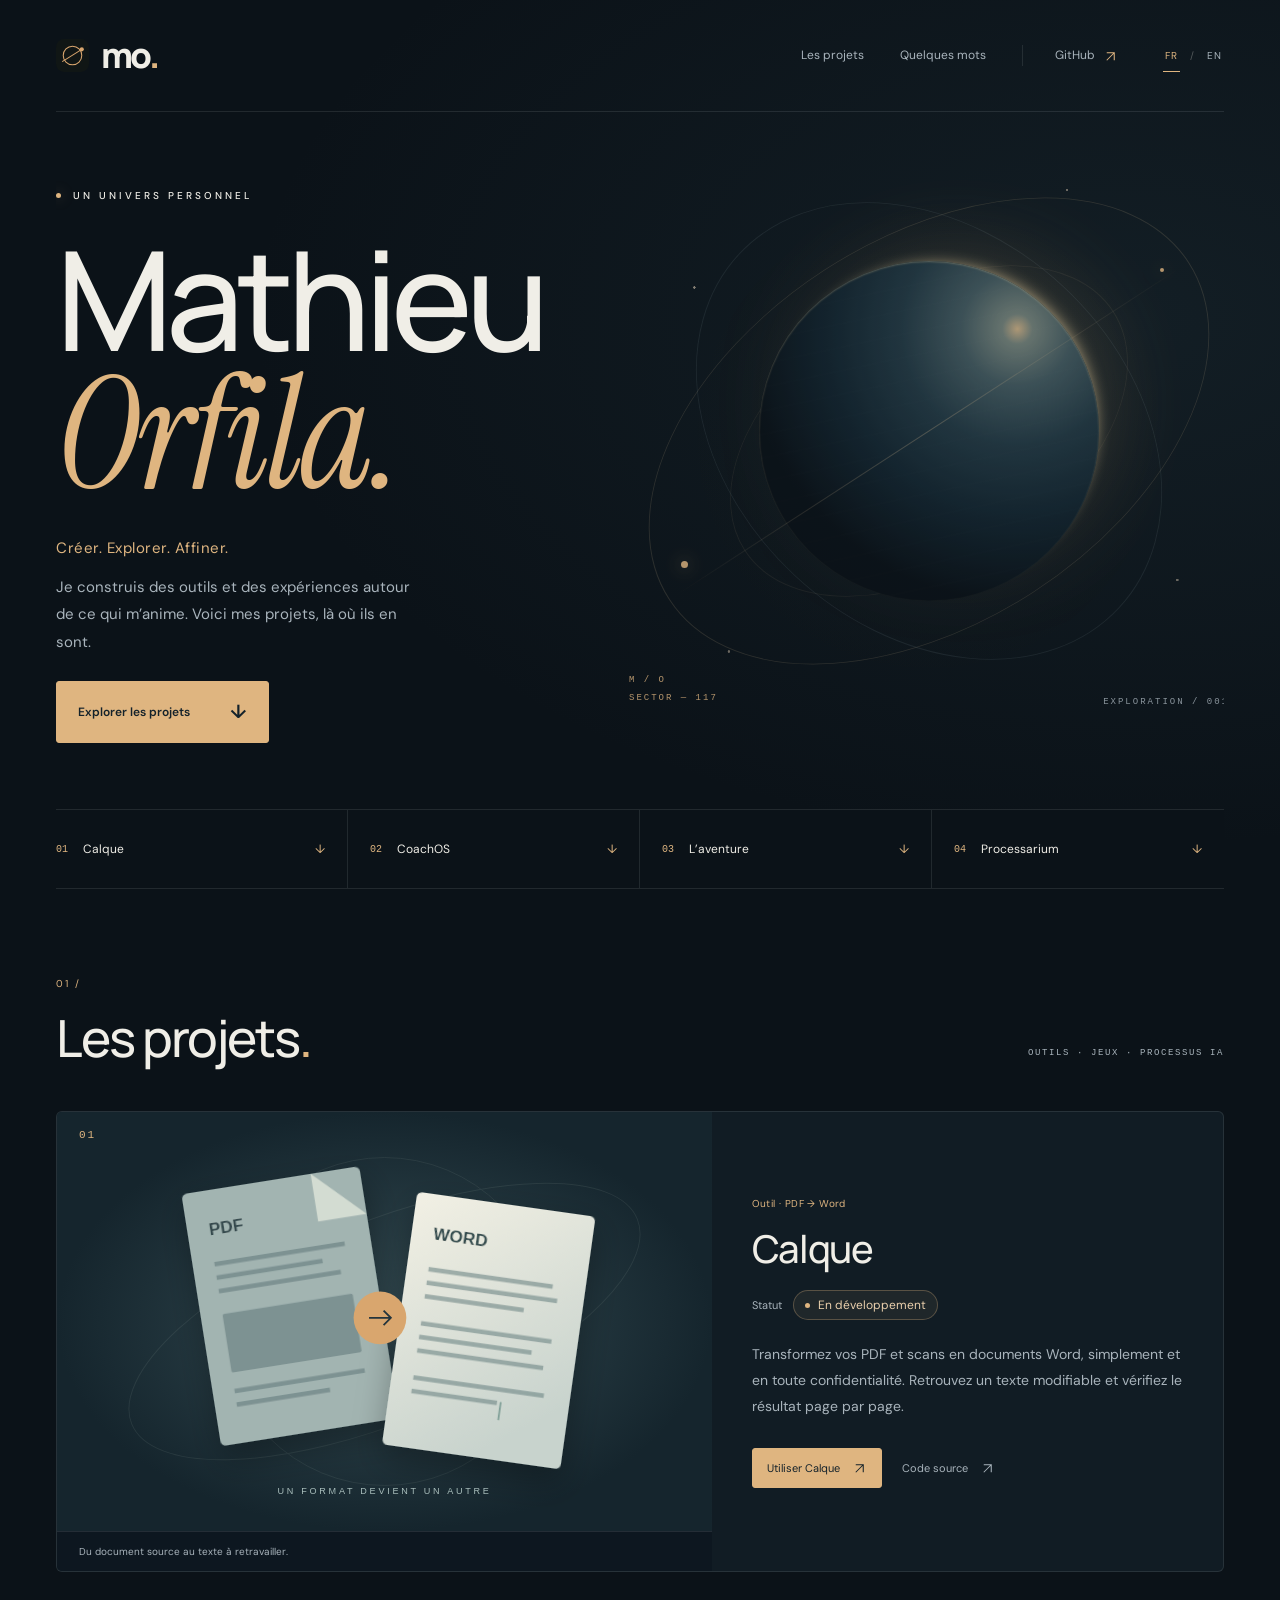
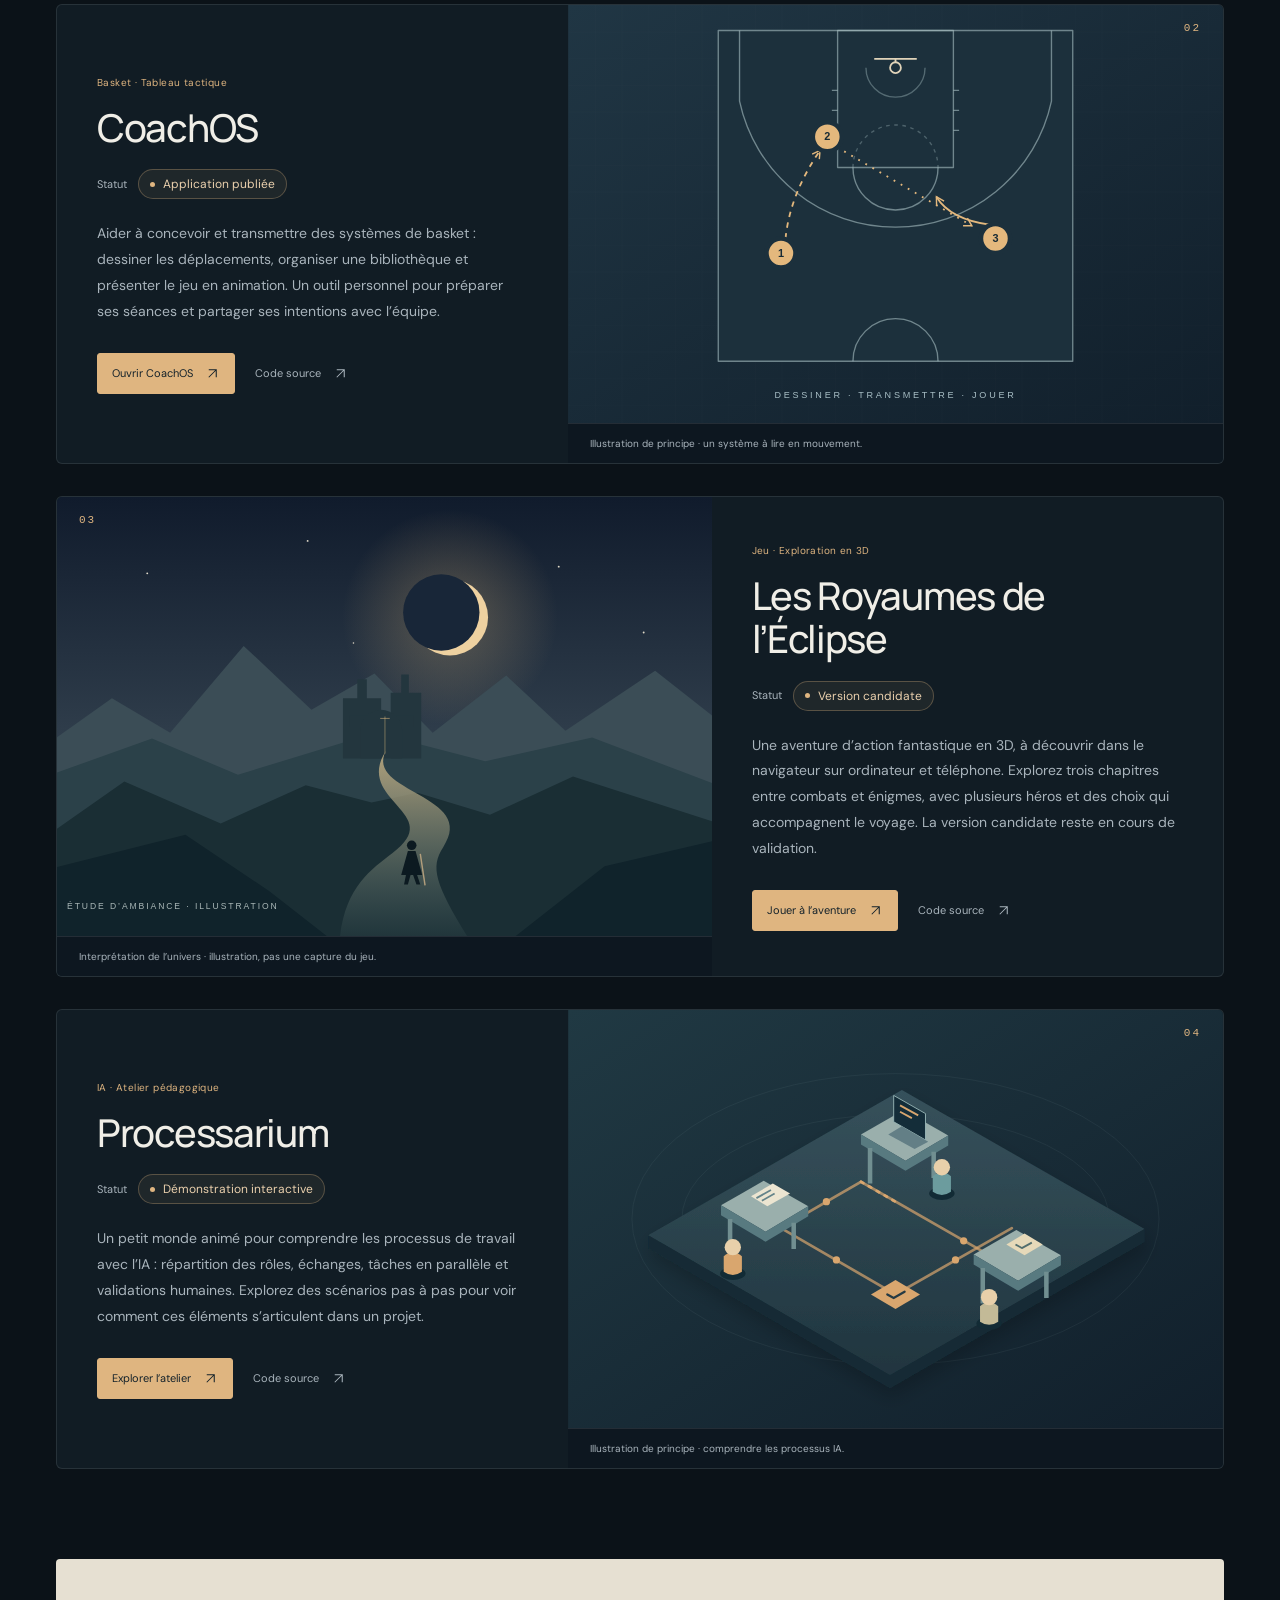
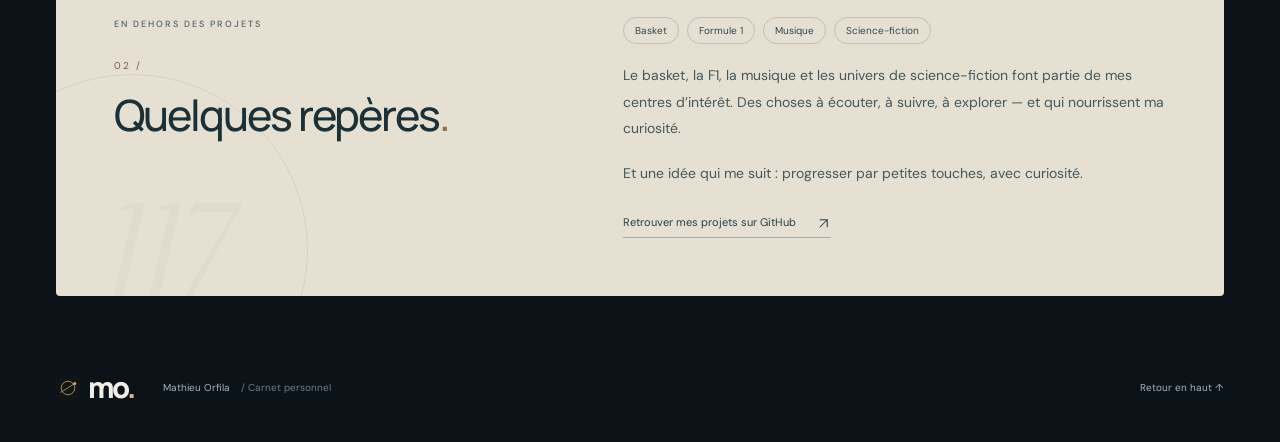
==== docs/index.html @ e2f17652 "Make every project status explicit and redesign personal landing with alternating project panels" ====
<!doctype html>
<html lang="fr">
<head>
<meta charset="utf-8"><meta name="viewport" content="width=device-width, initial-scale=1">
<meta name="description" content="Les projets de Mathieu Orfila : des outils, du basket et des mondes à explorer.">
<meta name="theme-color" content="#0d141b"><meta name="referrer" content="strict-origin-when-cross-origin">
<title>Mathieu Orfila — Des idées en mouvement</title>
<link rel="alternate" hreflang="fr" href="https://mativ117.github.io/mativ117/">
<link rel="alternate" hreflang="en" href="https://mativ117.github.io/mativ117/en/">
<link rel="alternate" hreflang="x-default" href="https://mativ117.github.io/mativ117/">
<link rel="canonical" href="https://mativ117.github.io/mativ117/">
<link rel="icon" href="./favicon.svg" type="image/svg+xml"><link rel="stylesheet" href="./style.css?v=identity-3">

</head>
<body>
<a class="skip" href="#contenu">Aller au contenu</a>
<header class="wrap header"><a class="brand" href="./" aria-label="Mathieu Orfila, accueil"><img class="brand-mark" src="./favicon.svg" alt="" width="30" height="30">mo<span>.</span></a><nav aria-label="Navigation principale"><a href="#projets">Les projets</a><a href="#apropos">Quelques mots</a><a class="github" href="https://github.com/mativ117">GitHub <span aria-hidden="true"><svg class="external-icon" viewBox="0 0 20 20" width="15" height="15" fill="none" aria-hidden="true"><path d="M5 15 15 5M5 5h10v10" stroke="currentColor" stroke-width="1.4"/></svg></span></a></nav><div class="language-switch" role="group" aria-label="Langue du site"><a href="./" lang="fr" hreflang="fr" aria-current="page" aria-label="Français">FR</a><span aria-hidden="true">/</span><a href="./en/" lang="en" hreflang="en" aria-label="English">EN</a></div></header>
<main id="contenu">
<section class="hero wrap" aria-labelledby="titre">
  <div class="hero-copy"><p class="eyebrow"><span class="dot"></span> UN UNIVERS PERSONNEL</p><h1 id="titre">Mathieu<br><em>Orfila.</em></h1><p class="hero-motto">Créer. Explorer. Affiner.</p><p class="intro">Je construis des outils et des expériences autour de ce qui m’anime. Voici mes projets, là où ils en sont.</p><a class="button" href="#projets">Explorer les projets <span aria-hidden="true">↓</span></a></div>
  <div class="universe" aria-hidden="true"><div class="star-field"></div><div class="orbital-ring ring-outer"></div><div class="orbital-ring ring-middle"></div><div class="orbital-ring ring-inner"></div><div class="celestial-body"></div><div class="orbital-axis"></div><span class="satellite satellite-one"></span><span class="satellite satellite-two"></span><span class="coordinate">M / O<br>SECTOR — 117</span><span class="orbital-label">TOUJOURS EN MOUVEMENT</span><span class="universe-label">EXPLORATION / 001</span></div>
  <nav class="project-index" aria-label="Accéder à un projet"><a href="#calque"><span class="index-number">01</span><span>Calque</span><span class="index-arrow" aria-hidden="true">↓</span></a><a href="#coachos"><span class="index-number">02</span><span>CoachOS</span><span class="index-arrow" aria-hidden="true">↓</span></a><a href="#eclipse"><span class="index-number">03</span><span>L’aventure</span><span class="index-arrow" aria-hidden="true">↓</span></a><a href="#processarium"><span class="index-number">04</span><span>Processarium</span><span class="index-arrow" aria-hidden="true">↓</span></a></nav>
</section>
<section id="projets" class="projects wrap" aria-labelledby="projects-title">
<div class="section-heading"><h2 id="projects-title"><span class="section-index" aria-hidden="true">01 /</span>Les projets<span>.</span></h2><span class="folio">OUTILS · JEUX · PROCESSUS IA</span></div>
<!-- PROJECTS_START -->
<article class="project" id="calque"><div class="project-frame"><span class="project-number" aria-hidden="true">01</span><span class="frame-label" aria-hidden="true">M / O — PROJET</span></div>
<figure class="project-visual"><a class="project-preview" href="https://mativ117.github.io/calque/" aria-label="Utiliser Calque"><img src="./assets/calque.svg" alt="Illustration : une page PDF devient un document Word, reliée par une flèche." width="720" height="460" loading="lazy"></a><figcaption>Du document source au texte à retravailler.</figcaption></figure>
<div class="project-copy"><div class="project-meta"><span>Outil · PDF → Word</span></div><h3>Calque</h3><div class="status-row"><span class="status-label">Statut</span><span class="status">En développement</span></div><p class="description">Transformez vos PDF et scans en documents Word, simplement et en toute confidentialité. Retrouvez un texte modifiable et vérifiez le résultat page par page.</p><div class="project-links"><a class="project-primary" href="https://mativ117.github.io/calque/">Utiliser Calque <span aria-hidden="true"><svg class="external-icon" viewBox="0 0 20 20" width="15" height="15" fill="none" aria-hidden="true"><path d="M5 15 15 5M5 5h10v10" stroke="currentColor" stroke-width="1.4"/></svg></span></a><a href="https://github.com/mativ117/calque">Code source <span aria-hidden="true"><svg class="external-icon" viewBox="0 0 20 20" width="15" height="15" fill="none" aria-hidden="true"><path d="M5 15 15 5M5 5h10v10" stroke="currentColor" stroke-width="1.4"/></svg></span></a></div></div>
</article>
<article class="project" id="coachos"><div class="project-frame"><span class="project-number" aria-hidden="true">02</span><span class="frame-label" aria-hidden="true">M / O — PROJET</span></div>
<figure class="project-visual"><a class="project-preview" href="https://mativ117.github.io/coachOS-dashboard/" aria-label="Ouvrir CoachOS"><img src="./assets/coachos.svg" alt="Schéma illustratif sur un demi-terrain de basket : panier centré, raquette, ligne à trois points et trois joueurs numérotés." width="720" height="460" loading="lazy"></a><figcaption>Illustration de principe · un système à lire en mouvement.</figcaption></figure>
<div class="project-copy"><div class="project-meta"><span>Basket · Tableau tactique</span></div><h3>CoachOS</h3><div class="status-row"><span class="status-label">Statut</span><span class="status">Application publiée</span></div><p class="description">Aider à concevoir et transmettre des systèmes de basket : dessiner les déplacements, organiser une bibliothèque et présenter le jeu en animation. Un outil personnel pour préparer ses séances et partager ses intentions avec l’équipe.</p><div class="project-links"><a class="project-primary" href="https://mativ117.github.io/coachOS-dashboard/">Ouvrir CoachOS <span aria-hidden="true"><svg class="external-icon" viewBox="0 0 20 20" width="15" height="15" fill="none" aria-hidden="true"><path d="M5 15 15 5M5 5h10v10" stroke="currentColor" stroke-width="1.4"/></svg></span></a><a href="https://github.com/mativ117/coachOS-dashboard">Code source <span aria-hidden="true"><svg class="external-icon" viewBox="0 0 20 20" width="15" height="15" fill="none" aria-hidden="true"><path d="M5 15 15 5M5 5h10v10" stroke="currentColor" stroke-width="1.4"/></svg></span></a></div></div>
</article>
<article class="project" id="eclipse"><div class="project-frame"><span class="project-number" aria-hidden="true">03</span><span class="frame-label" aria-hidden="true">M / O — PROJET</span></div>
<figure class="project-visual"><a class="project-preview" href="https://mativ117.github.io/royaumes-eclipse/" aria-label="Jouer à l’aventure"><img src="./assets/eclipse.svg" alt="Illustration d’ambiance : un voyageur suit un sentier vers une porte ancienne, sous une éclipse." width="720" height="460" loading="lazy"></a><figcaption>Interprétation de l’univers · illustration, pas une capture du jeu.</figcaption></figure>
<div class="project-copy"><div class="project-meta"><span>Jeu · Exploration en 3D</span></div><h3>Les Royaumes de l’Éclipse</h3><div class="status-row"><span class="status-label">Statut</span><span class="status">Version candidate</span></div><p class="description">Une aventure d’action fantastique en 3D, à découvrir dans le navigateur sur ordinateur et téléphone. Explorez trois chapitres entre combats et énigmes, avec plusieurs héros et des choix qui accompagnent le voyage. La version candidate reste en cours de validation.</p><div class="project-links"><a class="project-primary" href="https://mativ117.github.io/royaumes-eclipse/">Jouer à l’aventure <span aria-hidden="true"><svg class="external-icon" viewBox="0 0 20 20" width="15" height="15" fill="none" aria-hidden="true"><path d="M5 15 15 5M5 5h10v10" stroke="currentColor" stroke-width="1.4"/></svg></span></a><a href="https://github.com/mativ117/royaumes-eclipse">Code source <span aria-hidden="true"><svg class="external-icon" viewBox="0 0 20 20" width="15" height="15" fill="none" aria-hidden="true"><path d="M5 15 15 5M5 5h10v10" stroke="currentColor" stroke-width="1.4"/></svg></span></a></div></div>
</article>
<article class="project" id="processarium"><div class="project-frame"><span class="project-number" aria-hidden="true">04</span><span class="frame-label" aria-hidden="true">M / O — PROJET</span></div>
<figure class="project-visual"><a class="project-preview" href="https://mativ117.github.io/processarium_ia/" aria-label="Explorer l’atelier"><img src="./assets/processarium.svg" alt="Illustration d’un atelier miniature : trois postes reliés par des chemins, avec leurs personnages et un point de validation." width="720" height="460" loading="lazy"></a><figcaption>Illustration de principe · comprendre les processus IA.</figcaption></figure>
<div class="project-copy"><div class="project-meta"><span>IA · Atelier pédagogique</span></div><h3>Processarium</h3><div class="status-row"><span class="status-label">Statut</span><span class="status">Démonstration interactive</span></div><p class="description">Un petit monde animé pour comprendre les processus de travail avec l’IA : répartition des rôles, échanges, tâches en parallèle et validations humaines. Explorez des scénarios pas à pas pour voir comment ces éléments s’articulent dans un projet.</p><div class="project-links"><a class="project-primary" href="https://mativ117.github.io/processarium_ia/">Explorer l’atelier <span aria-hidden="true"><svg class="external-icon" viewBox="0 0 20 20" width="15" height="15" fill="none" aria-hidden="true"><path d="M5 15 15 5M5 5h10v10" stroke="currentColor" stroke-width="1.4"/></svg></span></a><a href="https://github.com/mativ117/processarium_ia">Code source <span aria-hidden="true"><svg class="external-icon" viewBox="0 0 20 20" width="15" height="15" fill="none" aria-hidden="true"><path d="M5 15 15 5M5 5h10v10" stroke="currentColor" stroke-width="1.4"/></svg></span></a></div></div>
</article>
<!-- PROJECTS_END -->
</section>
<section id="apropos" class="about wrap" aria-labelledby="about-title"><div><p class="eyebrow">EN DEHORS DES PROJETS</p><h2 id="about-title"><span class="section-index" aria-hidden="true">02 /</span>Quelques repères<span>.</span></h2></div><div class="about-copy"><div class="interests" aria-label="Centres d’intérêt"><span>Basket</span><span>Formule 1</span><span>Musique</span><span>Science-fiction</span></div><p>Le basket, la F1, la musique et les univers de science-fiction font partie de mes centres d’intérêt. Des choses à écouter, à suivre, à explorer — et qui nourrissent ma curiosité.</p><p>Et une idée qui me suit : progresser par petites touches, avec curiosité.</p><a class="about-link" href="https://github.com/mativ117">Retrouver mes projets sur GitHub <span aria-hidden="true"><svg class="external-icon" viewBox="0 0 20 20" width="15" height="15" fill="none" aria-hidden="true"><path d="M5 15 15 5M5 5h10v10" stroke="currentColor" stroke-width="1.4"/></svg></span></a></div></section>
</main><footer class="wrap footer"><a href="./" class="brand" aria-label="Retour à l’accueil"><img class="brand-mark" src="./favicon.svg" alt="" width="30" height="30">mo<span>.</span></a><span>Mathieu Orfila <span class="muted">/ Carnet personnel</span></span><a href="#contenu">Retour en haut ↑</a></footer>
</body></html>
---- docs/style.css ----
@import url('https://fonts.googleapis.com/css2?family=DM+Sans:wght@400;500;600;700&family=Manrope:wght@400;500;600;700;800&family=Instrument+Serif:ital@0;1&display=swap');
:root{--bg:#0b1218;--ink:#f0eee7;--muted:#a9b4bc;--amber:#dfb580;--line:#d7e4e51c;--sans:'DM Sans',sans-serif;--display:'Manrope',sans-serif;--serif:'Instrument Serif',Georgia,serif;color-scheme:dark}*{box-sizing:border-box}html{scroll-behavior:smooth;scroll-padding-top:35px}body{margin:0;background:var(--bg);color:var(--ink);font:16px/1.7 var(--sans);overflow-x:clip}body:before{content:'';position:absolute;inset:0 0 auto;height:1000px;background:radial-gradient(ellipse at 88% 32%,#34525d30,transparent 55%);pointer-events:none}a{color:inherit;text-decoration:none}a:focus-visible{outline:2px solid var(--amber);outline-offset:6px}::selection{background:var(--amber);color:var(--bg)}.wrap{width:min(1280px,calc(100% - 112px));margin-inline:auto}.header{height:112px;display:flex;align-items:center;gap:45px;position:relative;z-index:2;border-bottom:1px solid var(--line)}.brand{display:inline-flex;align-items:center;font:800 35px/1 var(--display);letter-spacing:-3px}.brand>span{color:var(--amber)}.brand-mark{width:33px;height:33px;margin-right:12px}.header nav{display:flex;align-items:center;gap:36px;margin-left:auto;font-size:12px}.header nav a{color:var(--muted);transition:color .2s}.header nav a:hover{color:var(--ink)}.header .github{padding-left:32px;border-left:1px solid var(--line)}.github span{color:var(--amber);margin-left:5px}.language-switch{display:flex;align-items:center;gap:10px;font-size:10px;letter-spacing:1px}.language-switch>a{padding:7px 2px;color:var(--muted)}.language-switch>a[aria-current]{color:var(--amber);box-shadow:0 1px var(--amber)}.language-switch>span{opacity:.3}.hero{position:relative;isolation:isolate;min-height:760px;display:grid;grid-template-columns:1fr 1fr;align-items:center;border-bottom:1px solid var(--line)}.hero-copy{position:relative;z-index:2;padding:65px 0 110px;pointer-events:none}.hero-copy a{pointer-events:auto}.eyebrow{display:flex;align-items:center;gap:12px;font-size:10px;font-weight:500;letter-spacing:3px}.dot{width:5px;height:5px;flex-shrink:0;border-radius:50%;background:var(--amber);box-shadow:0 0 14px #dfb58077}.hero h1{font:500 clamp(74px,7.8vw,116px)/.99 var(--display);letter-spacing:-6px;margin:34px 0 27px}.hero h1 em{font:italic 1.15em/.9 var(--serif);letter-spacing:-3px;color:var(--amber);display:inline-block;margin-top:5px}.intro{color:var(--muted);font-size:15px;max-width:350px;line-height:1.85;margin:30px 0 0}.button{display:inline-flex;align-items:center;justify-content:space-between;gap:40px;background:var(--amber);color:#14222a;border:1px solid var(--amber);border-radius:3px;padding:14px 21px;font-size:12px;font-weight:600;margin-top:29px;transition:background .25s,transform .25s}.button span{font-size:19px}.button:hover{background:#efd0a5;transform:translateY(-2px)}.universe{position:absolute;z-index:0;right:-40px;top:35px;width:690px;height:650px;pointer-events:none}.star-field{position:absolute;inset:0;background:radial-gradient(circle at 16% 27%,#ead6bcaa 0 1px,transparent 1.5px),radial-gradient(circle at 70% 12%,#ead6bc88 0 1px,transparent 1.5px),radial-gradient(circle at 86% 72%,#ead6bc88 0 1px,transparent 1.5px),radial-gradient(circle at 21% 83%,#ead6bc88 0 1px,transparent 1.5px),radial-gradient(circle at 50% 50%,#d8b77c08,transparent 60%)}.celestial-body{position:absolute;left:50%;top:49%;width:340px;height:340px;transform:translate(-50%,-50%);border-radius:50%;background:radial-gradient(circle at 76% 20%,#d4b68a 0,#7a8880 4%,#475e64 15%,#253c47 31%,#142631 51%,#0b1218 73%);box-shadow:8px -8px 16px -13px #ffe3ac,29px -28px 110px -45px #e4b47765,inset 0 1px 2px #ffe3ac55}.celestial-body:after{content:'';position:absolute;inset:0;border-radius:50%;background:repeating-linear-gradient(168deg,transparent 0 8px,#ffffff02 9px 10px,transparent 11px 23px);opacity:.6}.orbital-ring{position:absolute;left:50%;top:49%;border:1px solid #d9bd9330;border-radius:50%;transform:translate(-50%,-50%) rotate(-33deg) scaleY(.62);width:620px;height:620px}.ring-middle{width:520px;height:520px;border-color:#a0b8c021;transform:translate(-50%,-50%) rotate(43deg) scaleY(.76)}.ring-inner{width:440px;height:440px;border-color:#d9bd9318;transform:translate(-50%,-50%) rotate(-33deg) scaleY(.62)}.orbital-axis{position:absolute;width:610px;height:1px;background:linear-gradient(90deg,transparent,#d9bd9355,transparent);top:49%;left:50%;transform:translate(-50%,-50%) rotate(-33deg)}.satellite{position:absolute;width:7px;height:7px;background:var(--amber);border-radius:50%;box-shadow:0 0 18px #dfb580aa}.satellite-one{left:14%;top:69%}.satellite-two{right:16%;top:24%;width:4px;height:4px}.coordinate{position:absolute;left:45px;bottom:30px;color:var(--amber);font:9px/2 monospace;letter-spacing:2px}.orbital-label{position:absolute;right:5px;top:170px;writing-mode:vertical-rl;color:#b4c2c37a;font-size:8px;letter-spacing:3px}.universe-label{position:absolute;right:45px;bottom:30px;font:9px monospace;letter-spacing:2px;color:var(--muted)}.hero-bottom{position:absolute;left:0;right:0;bottom:25px;display:flex;justify-content:space-between;font-size:10px;color:var(--muted)}.hero-bottom>a{font:9px monospace;letter-spacing:1.5px}.hero-bottom>a span{color:var(--amber);padding-left:25px}.projects{padding-top:100px;display:grid;grid-template-columns:1fr 1fr;gap:65px 35px}.section-heading{grid-column:1/-1;display:flex;justify-content:space-between;align-items:end;margin-bottom:-20px}.section-index{display:block;font:10px/1 var(--sans);letter-spacing:2px;color:var(--amber);margin-bottom:20px}h2{font:500 clamp(34px,4vw,52px)/1.12 var(--display);letter-spacing:-2px;margin:0}h2>span:not(.section-index){color:var(--amber)}.folio{font:9px monospace;letter-spacing:1.6px;color:var(--muted);padding-bottom:8px}.project{position:relative;min-width:0;display:flex;flex-direction:column;border:1px solid var(--line);border-radius:5px;background:linear-gradient(140deg,#17252e80,#101a2260);box-shadow:0 20px 50px -35px #000;transition:border-color .25s,transform .25s;scroll-margin-top:30px;overflow:hidden}.project:hover{border-color:#dfb58066;transform:translateY(-4px)}.project-frame{height:46px;display:flex;justify-content:space-between;align-items:center;padding:0 21px;border-bottom:1px solid var(--line);color:var(--muted);font:9px monospace;letter-spacing:2px}.project-number{color:var(--amber)}.frame-label{font-size:8px;opacity:.7}.project-visual{margin:0;position:relative}.project-visual img{width:100%;height:auto;aspect-ratio:720/460;display:block;object-fit:contain;background:#17252e}.project-visual figcaption{padding:10px 24px;font-size:9px;color:var(--muted);background:#0d1720;border-block:1px solid var(--line);line-height:1.5;min-height:35px}.project-copy{padding:26px 29px 30px;flex:1;display:flex;flex-direction:column}.project-meta{display:flex;justify-content:space-between;align-items:center;gap:10px;font-size:9px;color:var(--amber);letter-spacing:.4px}.status{color:var(--muted);display:flex;align-items:center;gap:6px;font-size:9px;white-space:nowrap;letter-spacing:0}.status:before{content:'';width:4px;height:4px;background:var(--amber);border-radius:50%;flex-shrink:0}h3{font:500 clamp(26px,2.4vw,35px)/1.15 var(--display);letter-spacing:-1.3px;margin:20px 0 0}.description{font-size:14px;color:var(--muted);line-height:1.85;margin:17px 0 27px}.project-links{display:flex;align-items:center;flex-wrap:wrap;gap:18px 23px;margin-top:auto;font-size:11px}.project-links>a{display:inline-flex;gap:12px;align-items:center;padding:9px 0;color:var(--muted);transition:color .2s}.project-links>a:hover{color:var(--ink)}.project-links .project-primary{background:#dfb58012;border:1px solid #dfb58055;border-radius:3px;color:var(--amber);padding:10px 14px}.project-links .project-primary:hover{background:var(--amber);color:#14222a}.project-links>a>span{font-size:16px}.about{margin-top:110px;margin-bottom:45px;position:relative;display:grid;grid-template-columns:1fr 1.25fr;gap:75px;background:#e6e0d2;color:#1c3038;padding:58px;border-radius:4px;overflow:hidden}.about:before{content:'';position:absolute;bottom:-130px;left:-100px;width:350px;height:350px;border:1px solid #20394218;border-radius:50%;pointer-events:none}.about .eyebrow{font-size:9px;letter-spacing:2px;margin:0 0 29px;color:#526168}.about .section-index{color:#796047}.about h2{font-size:43px}.about h2>span:not(.section-index){color:#947149}.about-copy{position:relative;font-size:14px;color:#45575d;line-height:1.9}.about-copy p{margin:18px 0}.interests{display:flex;flex-wrap:wrap;gap:8px}.interests>span{font-size:10px;border:1px solid #20394230;border-radius:20px;padding:3px 11px;color:#31464f}.about-link{font-size:11px;display:inline-block;border-bottom:1px solid #31464f55;color:#243f4a;padding-bottom:4px;margin-top:8px}.about-link span{padding-left:17px}.footer{display:flex;align-items:center;gap:30px;padding-block:32px 40px;font-size:10px;color:var(--muted)}.footer .brand{font-size:29px;color:var(--ink)}.footer .brand-mark{width:24px;height:24px;margin-right:8px}.footer>a:last-child{margin-left:auto}.muted{opacity:.65;margin-left:8px}.skip{position:fixed;top:-100px;left:20px;padding:12px;background:var(--ink);color:var(--bg);z-index:20}.skip:focus{top:15px}
@media(min-width:1550px){.hero{min-height:820px}.universe{right:-5px;top:65px}}@media(max-width:1100px){.wrap{width:calc(100% - 72px)}.universe{right:-50px;width:580px;height:600px;top:65px}.celestial-body{width:290px;height:290px}.ring-outer{width:520px;height:520px}.ring-middle{width:440px;height:440px}.ring-inner{width:380px;height:380px}.orbital-axis{width:520px}.hero{min-height:710px}.hero h1{font-size:92px}.project-copy{padding:23px}.project-meta{align-items:start;flex-direction:column;gap:6px}.about{padding:42px;gap:40px}.about h2{font-size:35px}.projects{gap:50px 25px}.header{gap:25px}.header nav{gap:25px}}
@media(max-width:760px){.wrap{width:calc(100% - 40px)}.header{height:95px;gap:20px}.header nav{gap:20px;font-size:11px}.header .github{display:none}.brand{font-size:30px}.brand-mark{width:27px;height:27px;margin-right:8px}.hero{min-height:700px;grid-template-columns:1fr;align-items:start}.hero-copy{padding:52px 0 150px}.hero h1{font-size:clamp(75px,12vw,100px);letter-spacing:-5px}.intro{font-size:14px;max-width:310px}.universe{width:460px;height:470px;right:-110px;top:220px;opacity:.6;z-index:-1;mask-image:linear-gradient(90deg,transparent,black 33%)}.celestial-body{width:240px;height:240px}.ring-outer{width:430px;height:430px}.ring-middle{width:365px;height:365px}.ring-inner{width:310px;height:310px}.orbital-axis{width:430px}.coordinate,.orbital-label,.universe-label{display:none}.hero-bottom{font-size:9px;bottom:22px}.hero-bottom>a{font-size:8px}.hero-bottom>a span{padding-left:10px}.projects{padding-top:65px;gap:35px 20px}.section-heading{margin-bottom:0;align-items:start;gap:20px;flex-direction:column}.section-heading h2{font-size:40px}.folio{font-size:8px}.project-copy{padding:22px}.project-visual figcaption{padding:9px 18px;font-size:9px}.project-meta{font-size:9px}.status{font-size:9px}h3{font-size:28px}.description{font-size:13px}.project-links{gap:8px 15px;font-size:10px}.project-links .project-primary{padding:9px 11px}.about{grid-template-columns:1fr;gap:30px;padding:32px;margin-top:65px;margin-bottom:15px}.about .eyebrow{margin-bottom:22px}.about h2{font-size:38px}.about-copy{font-size:14px}.footer{gap:18px;flex-wrap:wrap;padding-block:28px}.footer .muted{display:block;margin:0}.footer .brand-mark{display:none}}
@media(max-width:560px){.header{gap:17px}.header nav{gap:15px;font-size:10px}.language-switch{font-size:9px;gap:7px}.hero{min-height:690px}.hero h1{font-size:78px}.hero h1 em{font-size:1.12em}.hero-copy{padding-top:45px}.hero .eyebrow{font-size:9px;letter-spacing:2px}.intro{max-width:285px}.universe{right:-155px;top:265px;opacity:.47}.projects{grid-template-columns:1fr}.section-heading{gap:15px;margin-bottom:5px}.project-meta{flex-direction:row;align-items:center;flex-wrap:wrap;gap:8px}.project-copy{padding:25px}.description{font-size:14px}.project-links{font-size:11px;gap:15px}.project-visual figcaption{font-size:9px}.about{padding:28px 25px}.about h2{font-size:34px}.hero-bottom>span{max-width:145px}.hero-bottom>a{padding-top:3px}.project-frame{height:40px}.footer{font-size:9px}.footer .brand{font-size:26px}}
@media(prefers-reduced-motion:reduce){html{scroll-behavior:auto}*,*:before,*:after{transition:none!important;animation:none!important}}
/* Contain the decorative orbit within the hero on every viewport. */
.hero{overflow:hidden}
.external-icon{display:inline-block;vertical-align:middle;flex-shrink:0}.project-links>a>span{display:inline-flex;align-items:center}.about-link>span{display:inline-flex;vertical-align:middle}
/* Personal identity and large project presentations. */
.hero{min-height:740px;overflow:hidden;align-items:start}.hero-copy{padding:65px 0 145px}.hero h1{font-size:clamp(92px,10.8vw,155px);line-height:.9;letter-spacing:-7px;margin:32px 0 22px}.hero h1 em{font-size:1.13em;letter-spacing:-4px}.hero-motto{color:var(--amber);font-size:15px;letter-spacing:.5px;margin:30px 0 0}.intro{margin-top:12px;max-width:365px}.hero .button{margin-top:24px}.universe{top:0;right:-50px;opacity:.8}.hero .coordinate{bottom:55px}.hero .universe-label{bottom:55px}.project-index{position:absolute;bottom:0;left:0;right:0;z-index:3;display:grid;grid-template-columns:repeat(4,1fr);border-top:1px solid var(--line);background:#0b1218d9}.project-index a{display:flex;align-items:center;gap:15px;min-height:78px;font-size:12px;padding:15px 22px;border-right:1px solid var(--line);transition:background .2s}.project-index a:first-child{padding-left:0}.project-index a:last-child{border-right:0}.index-number{color:var(--amber);font:10px monospace}.index-arrow{margin-left:auto;color:var(--amber)}.project-index a:hover{background:#dfb5800b}.projects{display:block;padding-top:90px}.section-heading{margin-bottom:45px}.project{display:grid;grid-template-columns:1.28fr 1fr;position:relative;border:1px solid var(--line);border-radius:6px;overflow:hidden;background:#111c24;box-shadow:none;min-height:420px;margin-top:32px;transition:border-color .25s}.project:hover{transform:none;border-color:#dfb58055}.project-frame{position:absolute;left:22px;top:17px;height:auto;padding:0;border:0;z-index:2;pointer-events:none}.project-number{font:11px monospace;letter-spacing:2px;color:#dfb580}.frame-label{display:none}.project-visual{align-self:stretch;display:flex;flex-direction:column;min-width:0;background:#14242e}.project-preview{display:flex;flex:1;overflow:hidden}.project-preview img{width:100%;height:100%;min-height:350px;object-fit:cover;aspect-ratio:auto;transition:transform .5s}.project-preview:hover img,.project-preview:focus-visible img{transform:scale(1.025)}.project-visual figcaption{padding:10px 22px;min-height:40px;display:flex;align-items:center;font-size:10px;background:#0d1720;border-top:1px solid var(--line);border-bottom:0}.project-copy{padding:45px 40px;display:flex;flex-direction:column;justify-content:center}.project-meta{font-size:10px;color:var(--amber)}.project-copy h3{font-size:clamp(32px,3vw,43px);margin-top:15px;line-height:1.13}.status-row{display:flex;align-items:center;flex-wrap:wrap;gap:11px;margin-top:20px}.status-label{font-size:11px;color:var(--muted)}.status{display:inline-flex;align-items:center;gap:8px;white-space:normal;color:#ead0ad;background:#dfb58012;border:1px solid #dfb5804d;padding:5px 11px;border-radius:30px;font-size:12px;line-height:1.5}.status:before{width:5px;height:5px}.description{font-size:14px;margin:22px 0 28px;line-height:1.85}.project-links{margin-top:0;gap:15px 20px;font-size:11px}.project-links .project-primary{background:var(--amber);color:#14222a;border-color:var(--amber)}.project-links .project-primary:hover{background:#efd0a5}.project:nth-of-type(even){grid-template-columns:1fr 1.28fr}.project:nth-of-type(even) .project-visual{grid-column:2;grid-row:1}.project:nth-of-type(even) .project-copy{grid-column:1;grid-row:1}.project:nth-of-type(even) .project-frame{left:auto;right:22px}.about{margin-top:90px}.about:after{content:'117';position:absolute;left:50px;bottom:-35px;font:italic 145px/1 var(--serif);color:#20394208;pointer-events:none}
@media(max-width:1100px){.hero{min-height:735px}.hero h1{font-size:125px}.hero-copy{padding-top:50px}.project-copy{padding:35px 28px}.project-copy h3{font-size:34px}.project,.project:nth-of-type(even){grid-template-columns:1.1fr 1fr}.project-preview img{min-height:410px}.project-index a{padding:15px;font-size:11px;gap:10px}}
@media(max-width:760px){.hero{min-height:760px}.hero-copy{padding:50px 0 140px}.hero h1{font-size:115px}.hero-motto{font-size:14px}.hero .universe{top:200px;right:-100px;opacity:.5}.project-index{grid-template-columns:1fr 1fr}.project-index a{min-height:50px;padding:10px 12px;border-bottom:1px solid var(--line)}.project-index a:first-child{padding-left:12px}.project-index a:nth-child(2){border-right:0}.projects{padding-top:55px}.section-heading{margin-bottom:30px}.project,.project:nth-of-type(even){grid-template-columns:1fr;min-height:0;margin-top:28px}.project:nth-of-type(even) .project-visual,.project:nth-of-type(even) .project-copy{grid-column:auto;grid-row:auto}.project:nth-of-type(even) .project-frame{left:20px;right:auto}.project-preview img{height:auto;min-height:0;aspect-ratio:720/460;object-fit:contain}.project-copy{padding:30px}.project-copy h3{font-size:36px}.project-meta{flex-direction:row}.status-row{margin-top:17px}.status{font-size:12px}.description{font-size:14px}.about{margin-top:60px}.about:after{left:25px}.project-visual figcaption{font-size:10px}}
@media(max-width:560px){.hero{min-height:730px}.hero h1{font-size:101px;letter-spacing:-6px}.hero-copy{padding-top:45px;padding-bottom:140px}.hero .eyebrow{font-size:9px}.hero .universe{top:235px;right:-160px;opacity:.4}.hero-motto{margin-top:24px}.intro{max-width:285px}.project-index a{font-size:11px;gap:10px}.project-copy{padding:27px 24px}.project-copy h3{font-size:34px}.status-row{gap:9px}.status-label{font-size:11px}.project-visual figcaption{padding-inline:18px}.project-frame{left:18px;top:13px}.project:nth-of-type(even) .project-frame{left:18px}.project-links{gap:15px}.about h2{font-size:33px}}
@media(max-width:560px){.hero h1{font-size:clamp(76px,26vw,101px)}}
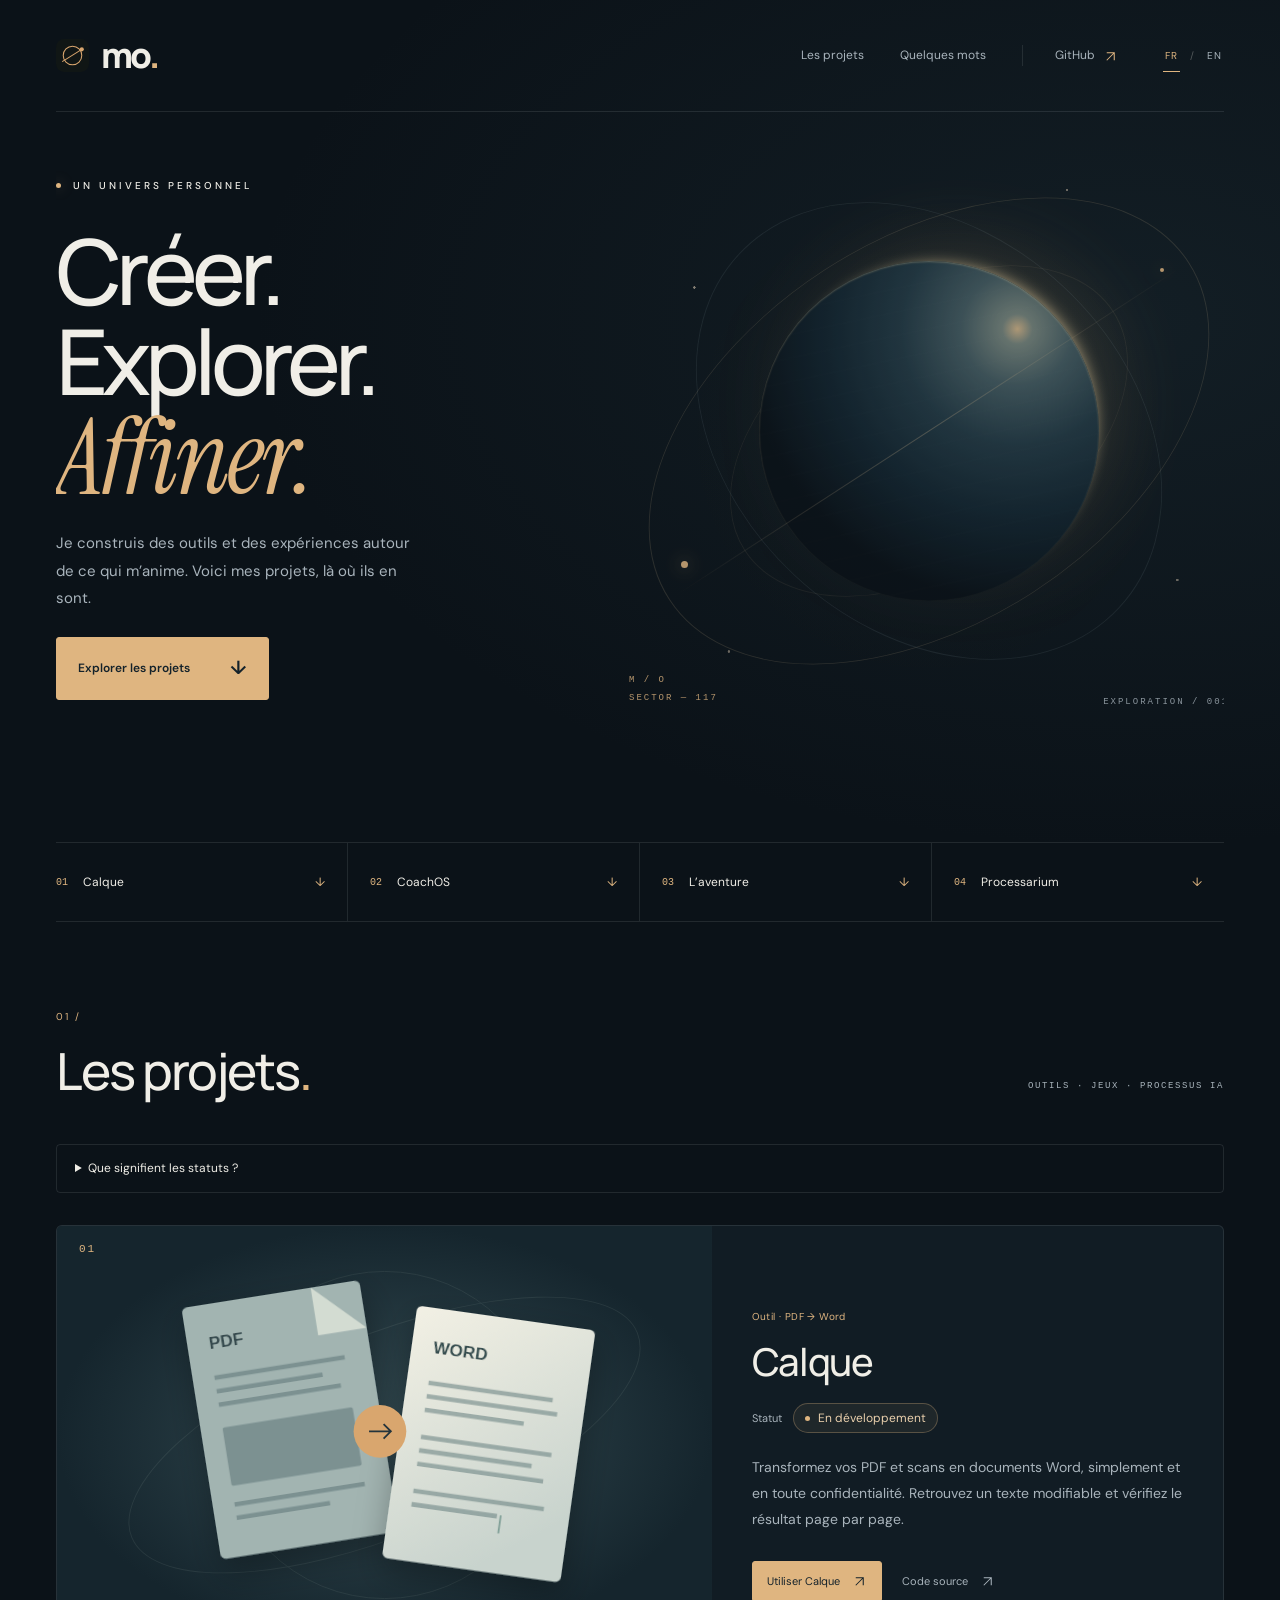
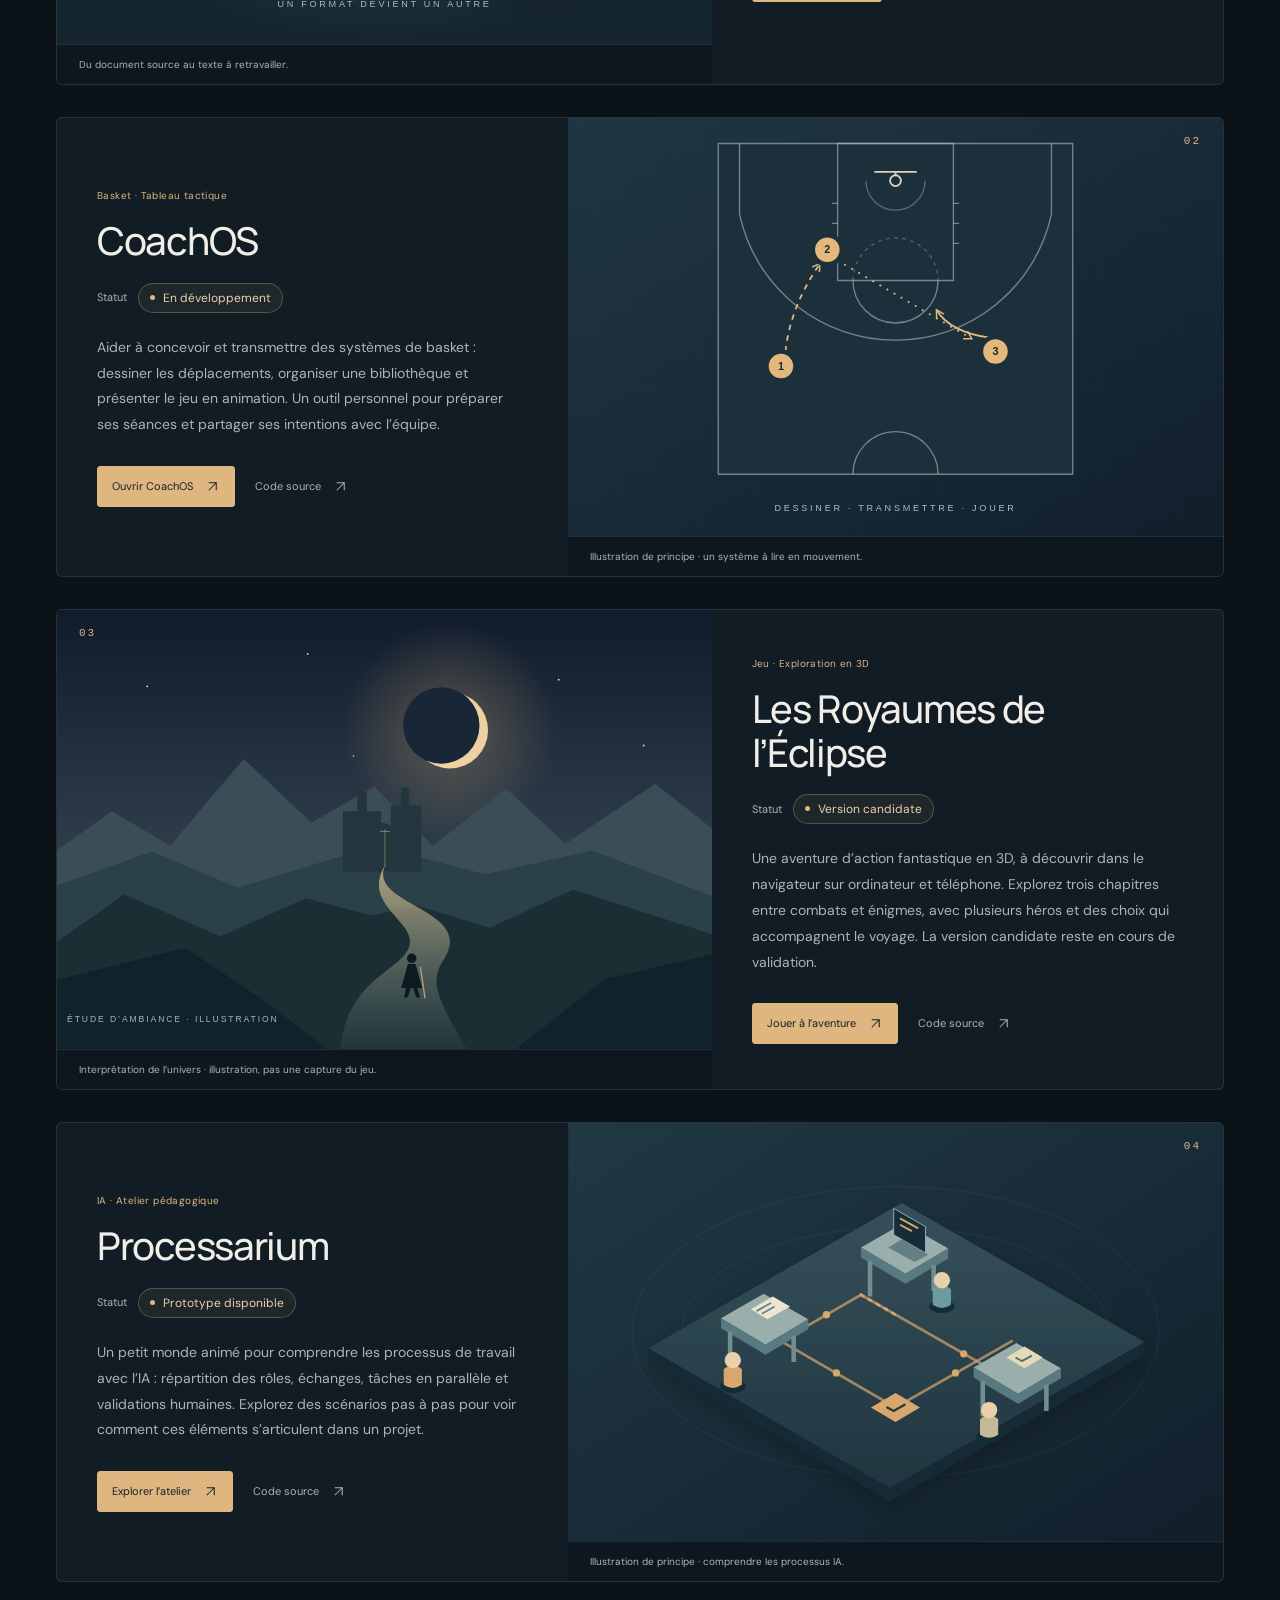
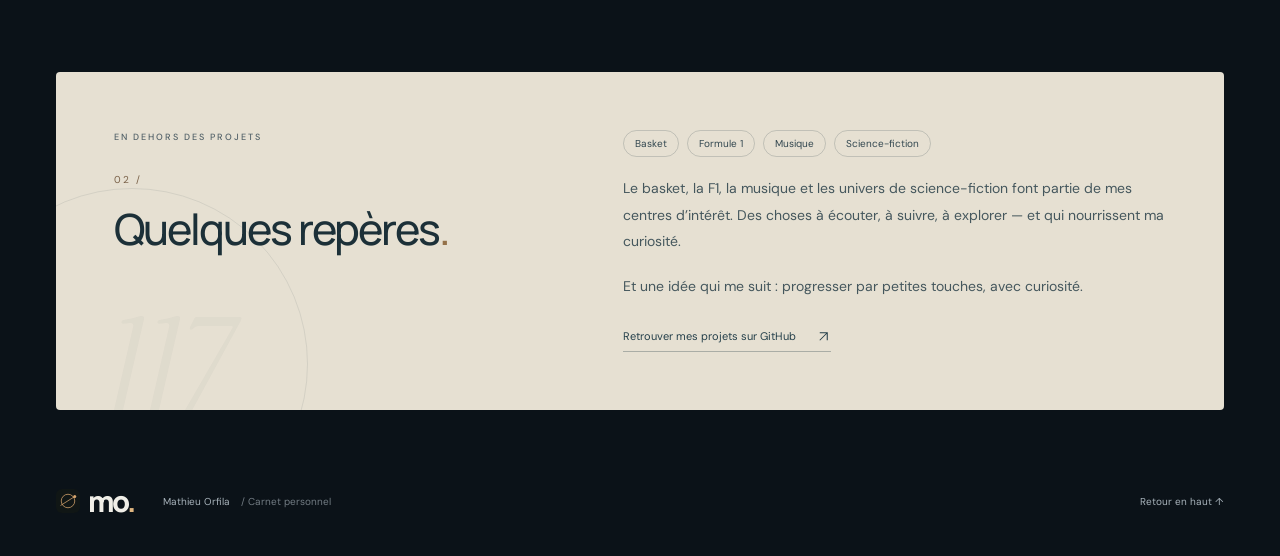
==== commit ed7cf940: "Standardize four shared project statuses and restore discreet initials-based identity" ====
--- a/docs/index.html
+++ b/docs/index.html
@@ -9,7 +9,7 @@
 <link rel="alternate" hreflang="en" href="https://mativ117.github.io/mativ117/en/">
 <link rel="alternate" hreflang="x-default" href="https://mativ117.github.io/mativ117/">
 <link rel="canonical" href="https://mativ117.github.io/mativ117/">
-<link rel="icon" href="./favicon.svg" type="image/svg+xml"><link rel="stylesheet" href="./style.css?v=identity-3">
+<link rel="icon" href="./favicon.svg" type="image/svg+xml"><link rel="stylesheet" href="./style.css?v=statuses-4">
 
 </head>
 <body>
@@ -17,12 +17,13 @@
 <header class="wrap header"><a class="brand" href="./" aria-label="Mathieu Orfila, accueil"><img class="brand-mark" src="./favicon.svg" alt="" width="30" height="30">mo<span>.</span></a><nav aria-label="Navigation principale"><a href="#projets">Les projets</a><a href="#apropos">Quelques mots</a><a class="github" href="https://github.com/mativ117">GitHub <span aria-hidden="true"><svg class="external-icon" viewBox="0 0 20 20" width="15" height="15" fill="none" aria-hidden="true"><path d="M5 15 15 5M5 5h10v10" stroke="currentColor" stroke-width="1.4"/></svg></span></a></nav><div class="language-switch" role="group" aria-label="Langue du site"><a href="./" lang="fr" hreflang="fr" aria-current="page" aria-label="Français">FR</a><span aria-hidden="true">/</span><a href="./en/" lang="en" hreflang="en" aria-label="English">EN</a></div></header>
 <main id="contenu">
 <section class="hero wrap" aria-labelledby="titre">
-  <div class="hero-copy"><p class="eyebrow"><span class="dot"></span> UN UNIVERS PERSONNEL</p><h1 id="titre">Mathieu<br><em>Orfila.</em></h1><p class="hero-motto">Créer. Explorer. Affiner.</p><p class="intro">Je construis des outils et des expériences autour de ce qui m’anime. Voici mes projets, là où ils en sont.</p><a class="button" href="#projets">Explorer les projets <span aria-hidden="true">↓</span></a></div>
+  <div class="hero-copy"><p class="eyebrow"><span class="dot"></span> UN UNIVERS PERSONNEL</p><h1 id="titre">Créer.<br>Explorer.<br><em>Affiner.</em></h1><p class="intro">Je construis des outils et des expériences autour de ce qui m’anime. Voici mes projets, là où ils en sont.</p><a class="button" href="#projets">Explorer les projets <span aria-hidden="true">↓</span></a></div>
   <div class="universe" aria-hidden="true"><div class="star-field"></div><div class="orbital-ring ring-outer"></div><div class="orbital-ring ring-middle"></div><div class="orbital-ring ring-inner"></div><div class="celestial-body"></div><div class="orbital-axis"></div><span class="satellite satellite-one"></span><span class="satellite satellite-two"></span><span class="coordinate">M / O<br>SECTOR — 117</span><span class="orbital-label">TOUJOURS EN MOUVEMENT</span><span class="universe-label">EXPLORATION / 001</span></div>
   <nav class="project-index" aria-label="Accéder à un projet"><a href="#calque"><span class="index-number">01</span><span>Calque</span><span class="index-arrow" aria-hidden="true">↓</span></a><a href="#coachos"><span class="index-number">02</span><span>CoachOS</span><span class="index-arrow" aria-hidden="true">↓</span></a><a href="#eclipse"><span class="index-number">03</span><span>L’aventure</span><span class="index-arrow" aria-hidden="true">↓</span></a><a href="#processarium"><span class="index-number">04</span><span>Processarium</span><span class="index-arrow" aria-hidden="true">↓</span></a></nav>
 </section>
 <section id="projets" class="projects wrap" aria-labelledby="projects-title">
 <div class="section-heading"><h2 id="projects-title"><span class="section-index" aria-hidden="true">01 /</span>Les projets<span>.</span></h2><span class="folio">OUTILS · JEUX · PROCESSUS IA</span></div>
+<!-- STATUS_GUIDE_START --><details class="status-guide"><summary>Que signifient les statuts ?</summary><dl><div><dt>En développement</dt><dd>Le projet évolue encore ; des fonctions ou validations restent à terminer. Une version peut déjà être accessible.</dd></div><div><dt>Prototype disponible</dt><dd>Une première expérience est utilisable pour découvrir le concept, avec un périmètre encore limité.</dd></div><div><dt>Version candidate</dt><dd>Le périmètre prévu est livré et passe ses dernières validations avant une version stable.</dd></div><div><dt>Version stable</dt><dd>Le périmètre annoncé est validé pour un usage courant ; des améliorations peuvent suivre.</dd></div></dl></details><!-- STATUS_GUIDE_END -->
 <!-- PROJECTS_START -->
 <article class="project" id="calque"><div class="project-frame"><span class="project-number" aria-hidden="true">01</span><span class="frame-label" aria-hidden="true">M / O — PROJET</span></div>
 <figure class="project-visual"><a class="project-preview" href="https://mativ117.github.io/calque/" aria-label="Utiliser Calque"><img src="./assets/calque.svg" alt="Illustration : une page PDF devient un document Word, reliée par une flèche." width="720" height="460" loading="lazy"></a><figcaption>Du document source au texte à retravailler.</figcaption></figure>
@@ -30,7 +31,7 @@
 </article>
 <article class="project" id="coachos"><div class="project-frame"><span class="project-number" aria-hidden="true">02</span><span class="frame-label" aria-hidden="true">M / O — PROJET</span></div>
 <figure class="project-visual"><a class="project-preview" href="https://mativ117.github.io/coachOS-dashboard/" aria-label="Ouvrir CoachOS"><img src="./assets/coachos.svg" alt="Schéma illustratif sur un demi-terrain de basket : panier centré, raquette, ligne à trois points et trois joueurs numérotés." width="720" height="460" loading="lazy"></a><figcaption>Illustration de principe · un système à lire en mouvement.</figcaption></figure>
-<div class="project-copy"><div class="project-meta"><span>Basket · Tableau tactique</span></div><h3>CoachOS</h3><div class="status-row"><span class="status-label">Statut</span><span class="status">Application publiée</span></div><p class="description">Aider à concevoir et transmettre des systèmes de basket : dessiner les déplacements, organiser une bibliothèque et présenter le jeu en animation. Un outil personnel pour préparer ses séances et partager ses intentions avec l’équipe.</p><div class="project-links"><a class="project-primary" href="https://mativ117.github.io/coachOS-dashboard/">Ouvrir CoachOS <span aria-hidden="true"><svg class="external-icon" viewBox="0 0 20 20" width="15" height="15" fill="none" aria-hidden="true"><path d="M5 15 15 5M5 5h10v10" stroke="currentColor" stroke-width="1.4"/></svg></span></a><a href="https://github.com/mativ117/coachOS-dashboard">Code source <span aria-hidden="true"><svg class="external-icon" viewBox="0 0 20 20" width="15" height="15" fill="none" aria-hidden="true"><path d="M5 15 15 5M5 5h10v10" stroke="currentColor" stroke-width="1.4"/></svg></span></a></div></div>
+<div class="project-copy"><div class="project-meta"><span>Basket · Tableau tactique</span></div><h3>CoachOS</h3><div class="status-row"><span class="status-label">Statut</span><span class="status">En développement</span></div><p class="description">Aider à concevoir et transmettre des systèmes de basket : dessiner les déplacements, organiser une bibliothèque et présenter le jeu en animation. Un outil personnel pour préparer ses séances et partager ses intentions avec l’équipe.</p><div class="project-links"><a class="project-primary" href="https://mativ117.github.io/coachOS-dashboard/">Ouvrir CoachOS <span aria-hidden="true"><svg class="external-icon" viewBox="0 0 20 20" width="15" height="15" fill="none" aria-hidden="true"><path d="M5 15 15 5M5 5h10v10" stroke="currentColor" stroke-width="1.4"/></svg></span></a><a href="https://github.com/mativ117/coachOS-dashboard">Code source <span aria-hidden="true"><svg class="external-icon" viewBox="0 0 20 20" width="15" height="15" fill="none" aria-hidden="true"><path d="M5 15 15 5M5 5h10v10" stroke="currentColor" stroke-width="1.4"/></svg></span></a></div></div>
 </article>
 <article class="project" id="eclipse"><div class="project-frame"><span class="project-number" aria-hidden="true">03</span><span class="frame-label" aria-hidden="true">M / O — PROJET</span></div>
 <figure class="project-visual"><a class="project-preview" href="https://mativ117.github.io/royaumes-eclipse/" aria-label="Jouer à l’aventure"><img src="./assets/eclipse.svg" alt="Illustration d’ambiance : un voyageur suit un sentier vers une porte ancienne, sous une éclipse." width="720" height="460" loading="lazy"></a><figcaption>Interprétation de l’univers · illustration, pas une capture du jeu.</figcaption></figure>
@@ -38,7 +39,7 @@
 </article>
 <article class="project" id="processarium"><div class="project-frame"><span class="project-number" aria-hidden="true">04</span><span class="frame-label" aria-hidden="true">M / O — PROJET</span></div>
 <figure class="project-visual"><a class="project-preview" href="https://mativ117.github.io/processarium_ia/" aria-label="Explorer l’atelier"><img src="./assets/processarium.svg" alt="Illustration d’un atelier miniature : trois postes reliés par des chemins, avec leurs personnages et un point de validation." width="720" height="460" loading="lazy"></a><figcaption>Illustration de principe · comprendre les processus IA.</figcaption></figure>
-<div class="project-copy"><div class="project-meta"><span>IA · Atelier pédagogique</span></div><h3>Processarium</h3><div class="status-row"><span class="status-label">Statut</span><span class="status">Démonstration interactive</span></div><p class="description">Un petit monde animé pour comprendre les processus de travail avec l’IA : répartition des rôles, échanges, tâches en parallèle et validations humaines. Explorez des scénarios pas à pas pour voir comment ces éléments s’articulent dans un projet.</p><div class="project-links"><a class="project-primary" href="https://mativ117.github.io/processarium_ia/">Explorer l’atelier <span aria-hidden="true"><svg class="external-icon" viewBox="0 0 20 20" width="15" height="15" fill="none" aria-hidden="true"><path d="M5 15 15 5M5 5h10v10" stroke="currentColor" stroke-width="1.4"/></svg></span></a><a href="https://github.com/mativ117/processarium_ia">Code source <span aria-hidden="true"><svg class="external-icon" viewBox="0 0 20 20" width="15" height="15" fill="none" aria-hidden="true"><path d="M5 15 15 5M5 5h10v10" stroke="currentColor" stroke-width="1.4"/></svg></span></a></div></div>
+<div class="project-copy"><div class="project-meta"><span>IA · Atelier pédagogique</span></div><h3>Processarium</h3><div class="status-row"><span class="status-label">Statut</span><span class="status">Prototype disponible</span></div><p class="description">Un petit monde animé pour comprendre les processus de travail avec l’IA : répartition des rôles, échanges, tâches en parallèle et validations humaines. Explorez des scénarios pas à pas pour voir comment ces éléments s’articulent dans un projet.</p><div class="project-links"><a class="project-primary" href="https://mativ117.github.io/processarium_ia/">Explorer l’atelier <span aria-hidden="true"><svg class="external-icon" viewBox="0 0 20 20" width="15" height="15" fill="none" aria-hidden="true"><path d="M5 15 15 5M5 5h10v10" stroke="currentColor" stroke-width="1.4"/></svg></span></a><a href="https://github.com/mativ117/processarium_ia">Code source <span aria-hidden="true"><svg class="external-icon" viewBox="0 0 20 20" width="15" height="15" fill="none" aria-hidden="true"><path d="M5 15 15 5M5 5h10v10" stroke="currentColor" stroke-width="1.4"/></svg></span></a></div></div>
 </article>
 <!-- PROJECTS_END -->
 </section>
--- a/docs/style.css
+++ b/docs/style.css
@@ -13,3 +13,8 @@
 @media(max-width:760px){.hero{min-height:760px}.hero-copy{padding:50px 0 140px}.hero h1{font-size:115px}.hero-motto{font-size:14px}.hero .universe{top:200px;right:-100px;opacity:.5}.project-index{grid-template-columns:1fr 1fr}.project-index a{min-height:50px;padding:10px 12px;border-bottom:1px solid var(--line)}.project-index a:first-child{padding-left:12px}.project-index a:nth-child(2){border-right:0}.projects{padding-top:55px}.section-heading{margin-bottom:30px}.project,.project:nth-of-type(even){grid-template-columns:1fr;min-height:0;margin-top:28px}.project:nth-of-type(even) .project-visual,.project:nth-of-type(even) .project-copy{grid-column:auto;grid-row:auto}.project:nth-of-type(even) .project-frame{left:20px;right:auto}.project-preview img{height:auto;min-height:0;aspect-ratio:720/460;object-fit:contain}.project-copy{padding:30px}.project-copy h3{font-size:36px}.project-meta{flex-direction:row}.status-row{margin-top:17px}.status{font-size:12px}.description{font-size:14px}.about{margin-top:60px}.about:after{left:25px}.project-visual figcaption{font-size:10px}}
 @media(max-width:560px){.hero{min-height:730px}.hero h1{font-size:101px;letter-spacing:-6px}.hero-copy{padding-top:45px;padding-bottom:140px}.hero .eyebrow{font-size:9px}.hero .universe{top:235px;right:-160px;opacity:.4}.hero-motto{margin-top:24px}.intro{max-width:285px}.project-index a{font-size:11px;gap:10px}.project-copy{padding:27px 24px}.project-copy h3{font-size:34px}.status-row{gap:9px}.status-label{font-size:11px}.project-visual figcaption{padding-inline:18px}.project-frame{left:18px;top:13px}.project:nth-of-type(even) .project-frame{left:18px}.project-links{gap:15px}.about h2{font-size:33px}}
 @media(max-width:560px){.hero h1{font-size:clamp(76px,26vw,101px)}}
+/* Fixed editorial states and a discreet personal signature. */
+.hero{min-height:810px}.hero h1{font-size:clamp(74px,7.1vw,108px);line-height:.99;letter-spacing:-6px}.hero h1 em{font-size:1.15em;letter-spacing:-3px}.hero-copy{padding-top:55px}.hero .intro{margin-top:25px}.status-guide{margin:0 0 30px;border:1px solid var(--line);border-radius:4px;padding:13px 18px;color:var(--muted);font-size:12px}.status-guide summary{cursor:pointer;width:fit-content;color:var(--ink);font-size:12px}.status-guide summary:focus-visible{outline:2px solid var(--amber);outline-offset:5px}.status-guide dl{display:grid;grid-template-columns:1fr 1fr;gap:23px 35px;margin:25px 0 8px}.status-guide dt{color:var(--amber);font-size:12px;margin-bottom:6px}.status-guide dd{margin:0;font-size:12px;line-height:1.75;max-width:460px}
+@media(max-width:1100px){.hero{min-height:790px}.hero h1{font-size:92px}}
+@media(max-width:760px){.hero{min-height:800px}.hero h1{font-size:clamp(74px,12vw,98px)}.hero-copy{padding-top:45px}.hero .universe{top:255px}.status-guide{margin-bottom:25px}.status-guide dl{gap:20px}}
+@media(max-width:560px){.hero{min-height:790px}.hero h1{font-size:clamp(65px,20.5vw,78px);letter-spacing:-4px}.hero h1 em{letter-spacing:-2px}.status-guide dl{grid-template-columns:1fr}.hero .universe{top:300px}}
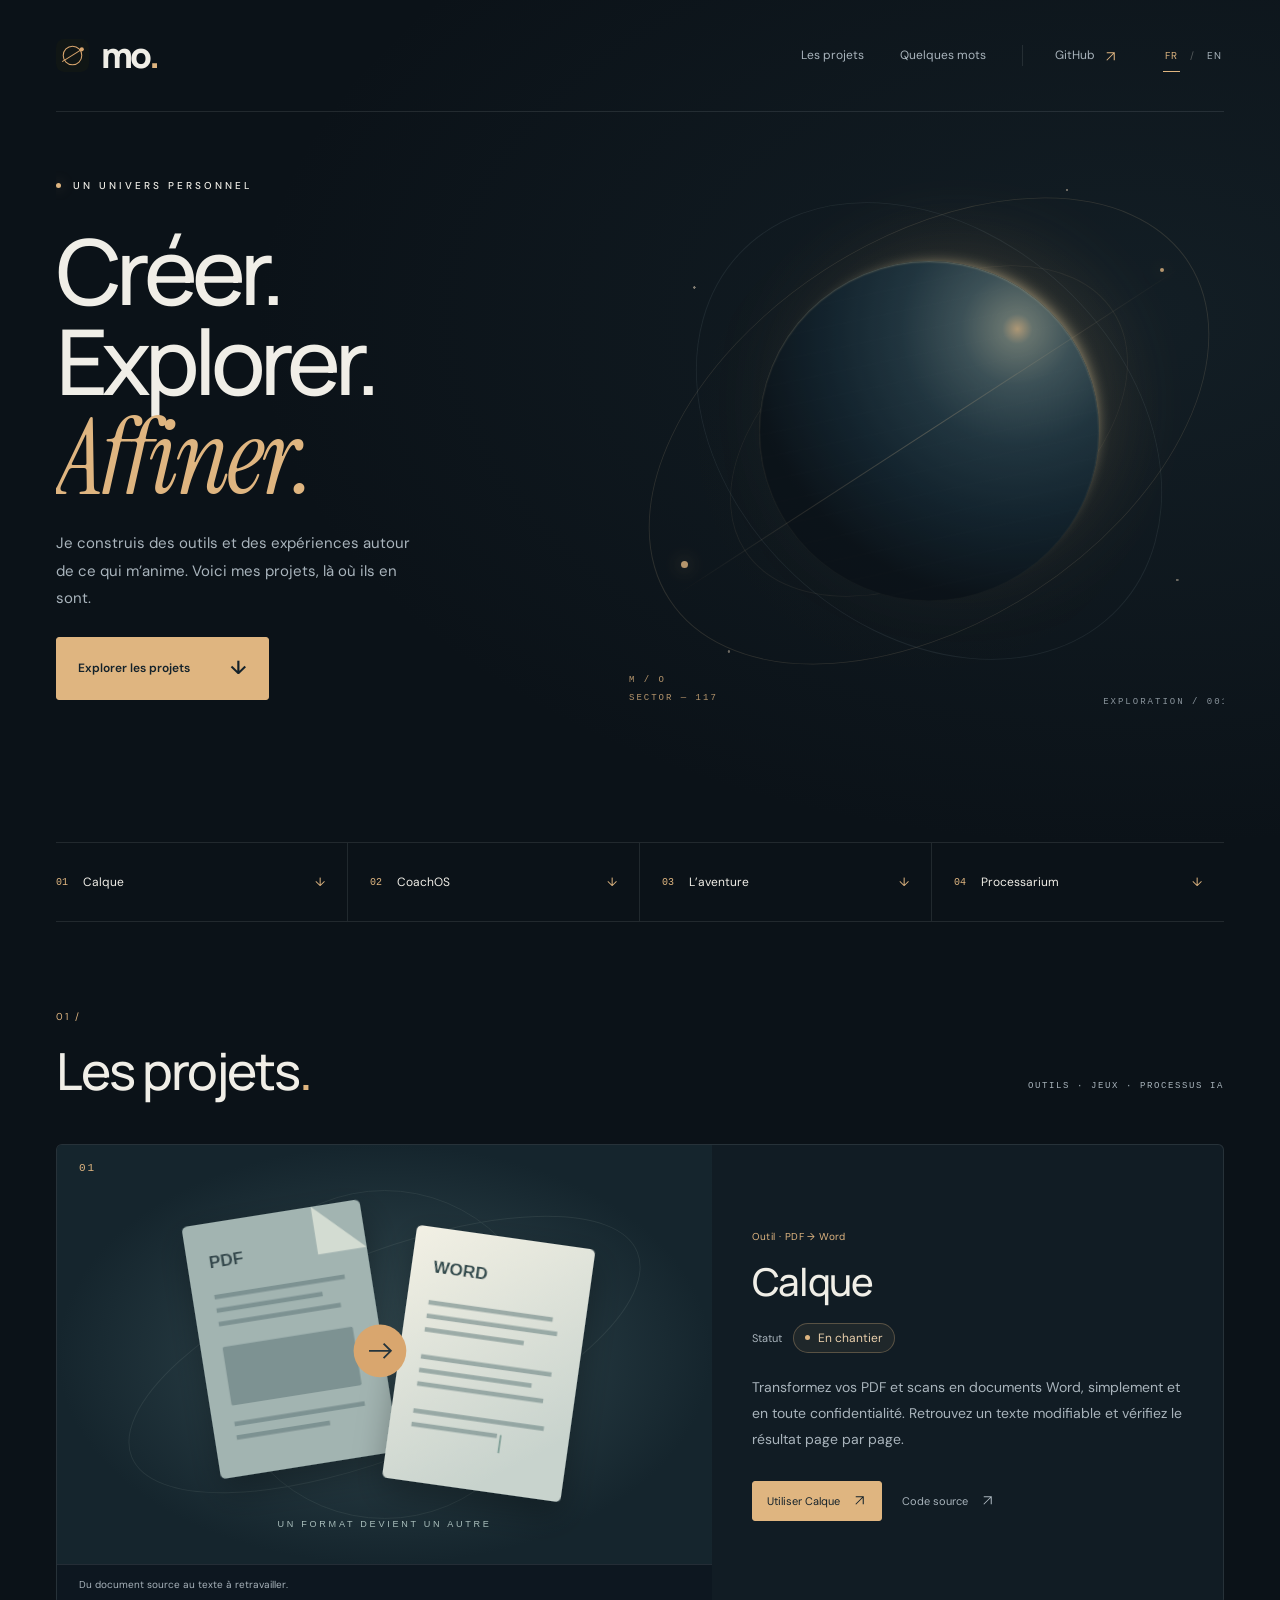
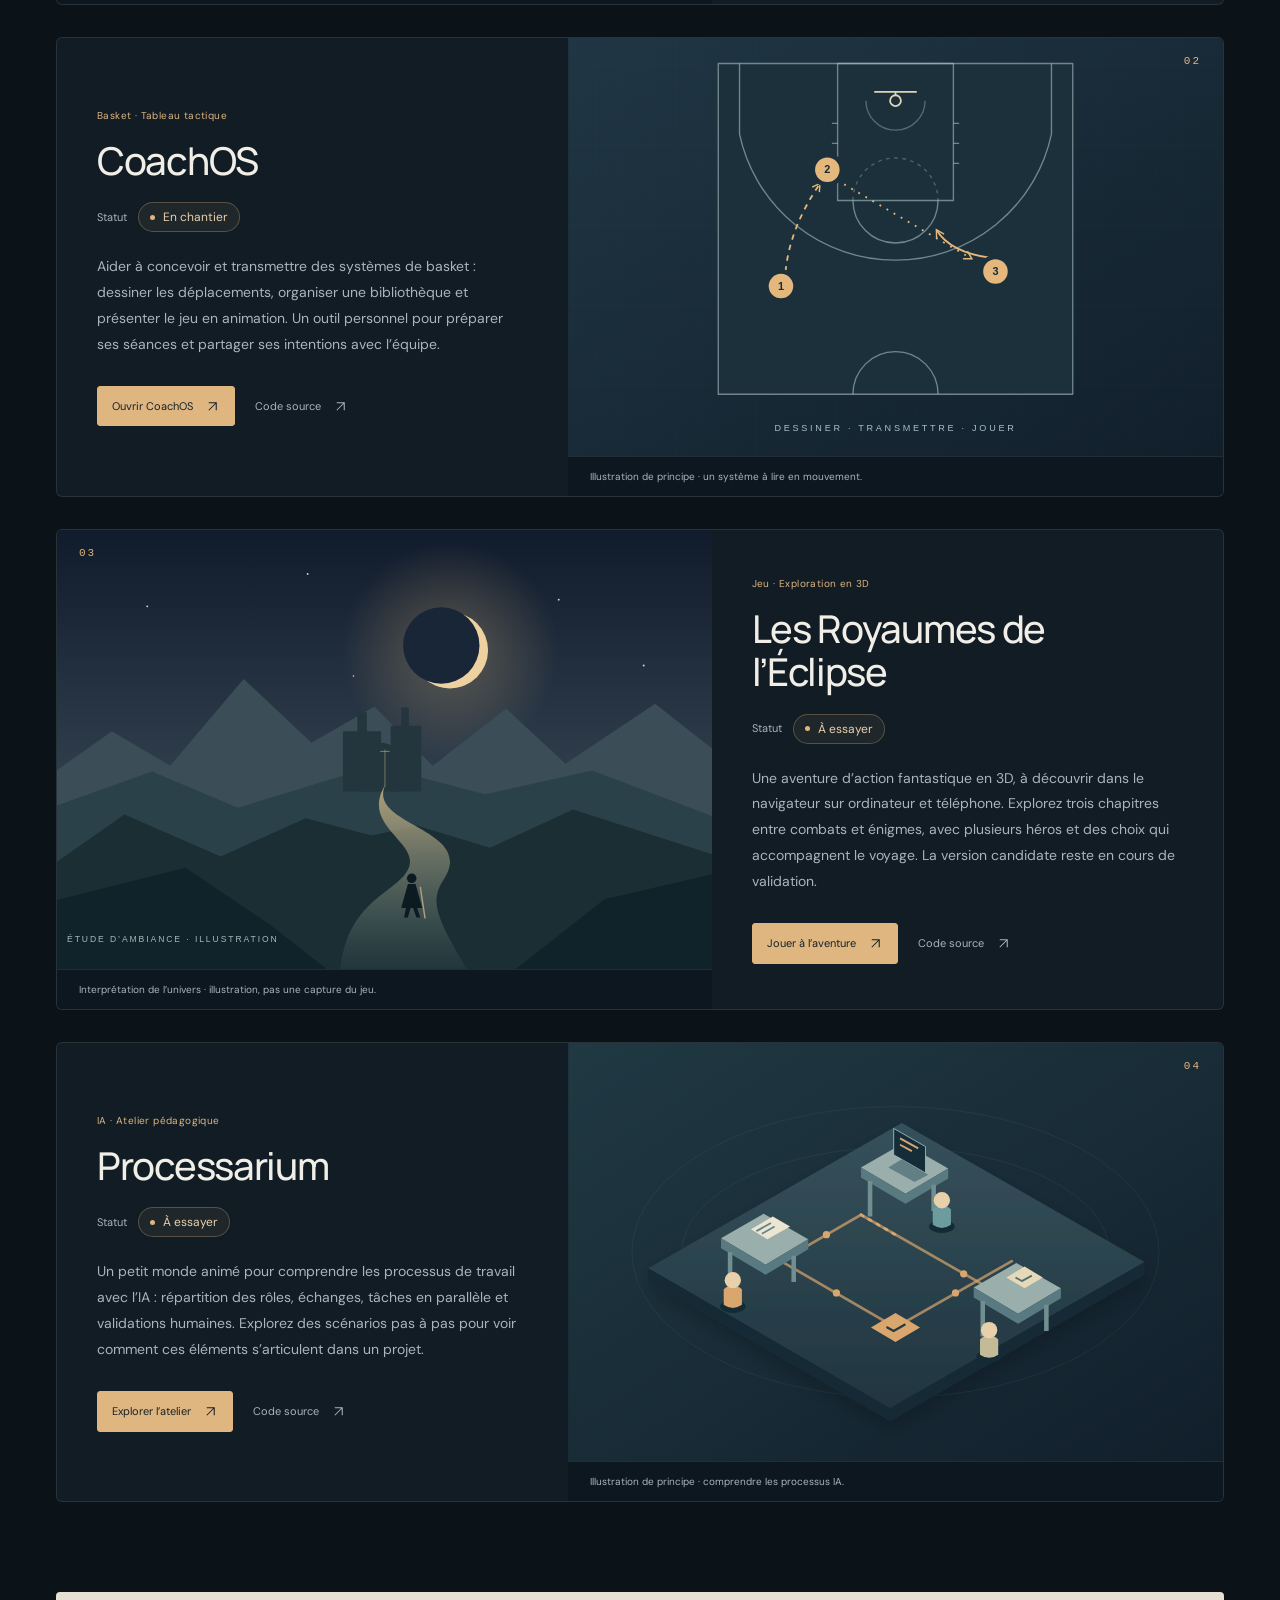
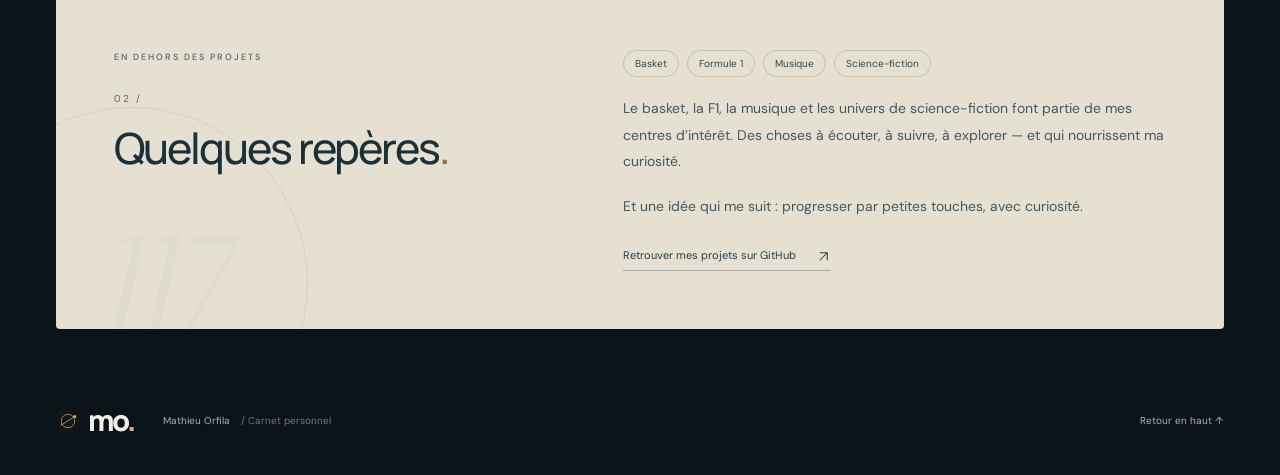
==== commit 9156a6e3: "Simplify statuses to three clear labels and remove explanatory section" ====
--- a/docs/index.html
+++ b/docs/index.html
@@ -9,7 +9,7 @@
 <link rel="alternate" hreflang="en" href="https://mativ117.github.io/mativ117/en/">
 <link rel="alternate" hreflang="x-default" href="https://mativ117.github.io/mativ117/">
 <link rel="canonical" href="https://mativ117.github.io/mativ117/">
-<link rel="icon" href="./favicon.svg" type="image/svg+xml"><link rel="stylesheet" href="./style.css?v=statuses-4">
+<link rel="icon" href="./favicon.svg" type="image/svg+xml"><link rel="stylesheet" href="./style.css?v=statuses-5">
 
 </head>
 <body>
@@ -23,23 +23,22 @@
 </section>
 <section id="projets" class="projects wrap" aria-labelledby="projects-title">
 <div class="section-heading"><h2 id="projects-title"><span class="section-index" aria-hidden="true">01 /</span>Les projets<span>.</span></h2><span class="folio">OUTILS · JEUX · PROCESSUS IA</span></div>
-<!-- STATUS_GUIDE_START --><details class="status-guide"><summary>Que signifient les statuts ?</summary><dl><div><dt>En développement</dt><dd>Le projet évolue encore ; des fonctions ou validations restent à terminer. Une version peut déjà être accessible.</dd></div><div><dt>Prototype disponible</dt><dd>Une première expérience est utilisable pour découvrir le concept, avec un périmètre encore limité.</dd></div><div><dt>Version candidate</dt><dd>Le périmètre prévu est livré et passe ses dernières validations avant une version stable.</dd></div><div><dt>Version stable</dt><dd>Le périmètre annoncé est validé pour un usage courant ; des améliorations peuvent suivre.</dd></div></dl></details><!-- STATUS_GUIDE_END -->
 <!-- PROJECTS_START -->
 <article class="project" id="calque"><div class="project-frame"><span class="project-number" aria-hidden="true">01</span><span class="frame-label" aria-hidden="true">M / O — PROJET</span></div>
 <figure class="project-visual"><a class="project-preview" href="https://mativ117.github.io/calque/" aria-label="Utiliser Calque"><img src="./assets/calque.svg" alt="Illustration : une page PDF devient un document Word, reliée par une flèche." width="720" height="460" loading="lazy"></a><figcaption>Du document source au texte à retravailler.</figcaption></figure>
-<div class="project-copy"><div class="project-meta"><span>Outil · PDF → Word</span></div><h3>Calque</h3><div class="status-row"><span class="status-label">Statut</span><span class="status">En développement</span></div><p class="description">Transformez vos PDF et scans en documents Word, simplement et en toute confidentialité. Retrouvez un texte modifiable et vérifiez le résultat page par page.</p><div class="project-links"><a class="project-primary" href="https://mativ117.github.io/calque/">Utiliser Calque <span aria-hidden="true"><svg class="external-icon" viewBox="0 0 20 20" width="15" height="15" fill="none" aria-hidden="true"><path d="M5 15 15 5M5 5h10v10" stroke="currentColor" stroke-width="1.4"/></svg></span></a><a href="https://github.com/mativ117/calque">Code source <span aria-hidden="true"><svg class="external-icon" viewBox="0 0 20 20" width="15" height="15" fill="none" aria-hidden="true"><path d="M5 15 15 5M5 5h10v10" stroke="currentColor" stroke-width="1.4"/></svg></span></a></div></div>
+<div class="project-copy"><div class="project-meta"><span>Outil · PDF → Word</span></div><h3>Calque</h3><div class="status-row"><span class="status-label">Statut</span><span class="status">En chantier</span></div><p class="description">Transformez vos PDF et scans en documents Word, simplement et en toute confidentialité. Retrouvez un texte modifiable et vérifiez le résultat page par page.</p><div class="project-links"><a class="project-primary" href="https://mativ117.github.io/calque/">Utiliser Calque <span aria-hidden="true"><svg class="external-icon" viewBox="0 0 20 20" width="15" height="15" fill="none" aria-hidden="true"><path d="M5 15 15 5M5 5h10v10" stroke="currentColor" stroke-width="1.4"/></svg></span></a><a href="https://github.com/mativ117/calque">Code source <span aria-hidden="true"><svg class="external-icon" viewBox="0 0 20 20" width="15" height="15" fill="none" aria-hidden="true"><path d="M5 15 15 5M5 5h10v10" stroke="currentColor" stroke-width="1.4"/></svg></span></a></div></div>
 </article>
 <article class="project" id="coachos"><div class="project-frame"><span class="project-number" aria-hidden="true">02</span><span class="frame-label" aria-hidden="true">M / O — PROJET</span></div>
 <figure class="project-visual"><a class="project-preview" href="https://mativ117.github.io/coachOS-dashboard/" aria-label="Ouvrir CoachOS"><img src="./assets/coachos.svg" alt="Schéma illustratif sur un demi-terrain de basket : panier centré, raquette, ligne à trois points et trois joueurs numérotés." width="720" height="460" loading="lazy"></a><figcaption>Illustration de principe · un système à lire en mouvement.</figcaption></figure>
-<div class="project-copy"><div class="project-meta"><span>Basket · Tableau tactique</span></div><h3>CoachOS</h3><div class="status-row"><span class="status-label">Statut</span><span class="status">En développement</span></div><p class="description">Aider à concevoir et transmettre des systèmes de basket : dessiner les déplacements, organiser une bibliothèque et présenter le jeu en animation. Un outil personnel pour préparer ses séances et partager ses intentions avec l’équipe.</p><div class="project-links"><a class="project-primary" href="https://mativ117.github.io/coachOS-dashboard/">Ouvrir CoachOS <span aria-hidden="true"><svg class="external-icon" viewBox="0 0 20 20" width="15" height="15" fill="none" aria-hidden="true"><path d="M5 15 15 5M5 5h10v10" stroke="currentColor" stroke-width="1.4"/></svg></span></a><a href="https://github.com/mativ117/coachOS-dashboard">Code source <span aria-hidden="true"><svg class="external-icon" viewBox="0 0 20 20" width="15" height="15" fill="none" aria-hidden="true"><path d="M5 15 15 5M5 5h10v10" stroke="currentColor" stroke-width="1.4"/></svg></span></a></div></div>
+<div class="project-copy"><div class="project-meta"><span>Basket · Tableau tactique</span></div><h3>CoachOS</h3><div class="status-row"><span class="status-label">Statut</span><span class="status">En chantier</span></div><p class="description">Aider à concevoir et transmettre des systèmes de basket : dessiner les déplacements, organiser une bibliothèque et présenter le jeu en animation. Un outil personnel pour préparer ses séances et partager ses intentions avec l’équipe.</p><div class="project-links"><a class="project-primary" href="https://mativ117.github.io/coachOS-dashboard/">Ouvrir CoachOS <span aria-hidden="true"><svg class="external-icon" viewBox="0 0 20 20" width="15" height="15" fill="none" aria-hidden="true"><path d="M5 15 15 5M5 5h10v10" stroke="currentColor" stroke-width="1.4"/></svg></span></a><a href="https://github.com/mativ117/coachOS-dashboard">Code source <span aria-hidden="true"><svg class="external-icon" viewBox="0 0 20 20" width="15" height="15" fill="none" aria-hidden="true"><path d="M5 15 15 5M5 5h10v10" stroke="currentColor" stroke-width="1.4"/></svg></span></a></div></div>
 </article>
 <article class="project" id="eclipse"><div class="project-frame"><span class="project-number" aria-hidden="true">03</span><span class="frame-label" aria-hidden="true">M / O — PROJET</span></div>
 <figure class="project-visual"><a class="project-preview" href="https://mativ117.github.io/royaumes-eclipse/" aria-label="Jouer à l’aventure"><img src="./assets/eclipse.svg" alt="Illustration d’ambiance : un voyageur suit un sentier vers une porte ancienne, sous une éclipse." width="720" height="460" loading="lazy"></a><figcaption>Interprétation de l’univers · illustration, pas une capture du jeu.</figcaption></figure>
-<div class="project-copy"><div class="project-meta"><span>Jeu · Exploration en 3D</span></div><h3>Les Royaumes de l’Éclipse</h3><div class="status-row"><span class="status-label">Statut</span><span class="status">Version candidate</span></div><p class="description">Une aventure d’action fantastique en 3D, à découvrir dans le navigateur sur ordinateur et téléphone. Explorez trois chapitres entre combats et énigmes, avec plusieurs héros et des choix qui accompagnent le voyage. La version candidate reste en cours de validation.</p><div class="project-links"><a class="project-primary" href="https://mativ117.github.io/royaumes-eclipse/">Jouer à l’aventure <span aria-hidden="true"><svg class="external-icon" viewBox="0 0 20 20" width="15" height="15" fill="none" aria-hidden="true"><path d="M5 15 15 5M5 5h10v10" stroke="currentColor" stroke-width="1.4"/></svg></span></a><a href="https://github.com/mativ117/royaumes-eclipse">Code source <span aria-hidden="true"><svg class="external-icon" viewBox="0 0 20 20" width="15" height="15" fill="none" aria-hidden="true"><path d="M5 15 15 5M5 5h10v10" stroke="currentColor" stroke-width="1.4"/></svg></span></a></div></div>
+<div class="project-copy"><div class="project-meta"><span>Jeu · Exploration en 3D</span></div><h3>Les Royaumes de l’Éclipse</h3><div class="status-row"><span class="status-label">Statut</span><span class="status">À essayer</span></div><p class="description">Une aventure d’action fantastique en 3D, à découvrir dans le navigateur sur ordinateur et téléphone. Explorez trois chapitres entre combats et énigmes, avec plusieurs héros et des choix qui accompagnent le voyage. La version candidate reste en cours de validation.</p><div class="project-links"><a class="project-primary" href="https://mativ117.github.io/royaumes-eclipse/">Jouer à l’aventure <span aria-hidden="true"><svg class="external-icon" viewBox="0 0 20 20" width="15" height="15" fill="none" aria-hidden="true"><path d="M5 15 15 5M5 5h10v10" stroke="currentColor" stroke-width="1.4"/></svg></span></a><a href="https://github.com/mativ117/royaumes-eclipse">Code source <span aria-hidden="true"><svg class="external-icon" viewBox="0 0 20 20" width="15" height="15" fill="none" aria-hidden="true"><path d="M5 15 15 5M5 5h10v10" stroke="currentColor" stroke-width="1.4"/></svg></span></a></div></div>
 </article>
 <article class="project" id="processarium"><div class="project-frame"><span class="project-number" aria-hidden="true">04</span><span class="frame-label" aria-hidden="true">M / O — PROJET</span></div>
 <figure class="project-visual"><a class="project-preview" href="https://mativ117.github.io/processarium_ia/" aria-label="Explorer l’atelier"><img src="./assets/processarium.svg" alt="Illustration d’un atelier miniature : trois postes reliés par des chemins, avec leurs personnages et un point de validation." width="720" height="460" loading="lazy"></a><figcaption>Illustration de principe · comprendre les processus IA.</figcaption></figure>
-<div class="project-copy"><div class="project-meta"><span>IA · Atelier pédagogique</span></div><h3>Processarium</h3><div class="status-row"><span class="status-label">Statut</span><span class="status">Prototype disponible</span></div><p class="description">Un petit monde animé pour comprendre les processus de travail avec l’IA : répartition des rôles, échanges, tâches en parallèle et validations humaines. Explorez des scénarios pas à pas pour voir comment ces éléments s’articulent dans un projet.</p><div class="project-links"><a class="project-primary" href="https://mativ117.github.io/processarium_ia/">Explorer l’atelier <span aria-hidden="true"><svg class="external-icon" viewBox="0 0 20 20" width="15" height="15" fill="none" aria-hidden="true"><path d="M5 15 15 5M5 5h10v10" stroke="currentColor" stroke-width="1.4"/></svg></span></a><a href="https://github.com/mativ117/processarium_ia">Code source <span aria-hidden="true"><svg class="external-icon" viewBox="0 0 20 20" width="15" height="15" fill="none" aria-hidden="true"><path d="M5 15 15 5M5 5h10v10" stroke="currentColor" stroke-width="1.4"/></svg></span></a></div></div>
+<div class="project-copy"><div class="project-meta"><span>IA · Atelier pédagogique</span></div><h3>Processarium</h3><div class="status-row"><span class="status-label">Statut</span><span class="status">À essayer</span></div><p class="description">Un petit monde animé pour comprendre les processus de travail avec l’IA : répartition des rôles, échanges, tâches en parallèle et validations humaines. Explorez des scénarios pas à pas pour voir comment ces éléments s’articulent dans un projet.</p><div class="project-links"><a class="project-primary" href="https://mativ117.github.io/processarium_ia/">Explorer l’atelier <span aria-hidden="true"><svg class="external-icon" viewBox="0 0 20 20" width="15" height="15" fill="none" aria-hidden="true"><path d="M5 15 15 5M5 5h10v10" stroke="currentColor" stroke-width="1.4"/></svg></span></a><a href="https://github.com/mativ117/processarium_ia">Code source <span aria-hidden="true"><svg class="external-icon" viewBox="0 0 20 20" width="15" height="15" fill="none" aria-hidden="true"><path d="M5 15 15 5M5 5h10v10" stroke="currentColor" stroke-width="1.4"/></svg></span></a></div></div>
 </article>
 <!-- PROJECTS_END -->
 </section>
--- a/docs/style.css
+++ b/docs/style.css
@@ -14,7 +14,7 @@
 @media(max-width:560px){.hero{min-height:730px}.hero h1{font-size:101px;letter-spacing:-6px}.hero-copy{padding-top:45px;padding-bottom:140px}.hero .eyebrow{font-size:9px}.hero .universe{top:235px;right:-160px;opacity:.4}.hero-motto{margin-top:24px}.intro{max-width:285px}.project-index a{font-size:11px;gap:10px}.project-copy{padding:27px 24px}.project-copy h3{font-size:34px}.status-row{gap:9px}.status-label{font-size:11px}.project-visual figcaption{padding-inline:18px}.project-frame{left:18px;top:13px}.project:nth-of-type(even) .project-frame{left:18px}.project-links{gap:15px}.about h2{font-size:33px}}
 @media(max-width:560px){.hero h1{font-size:clamp(76px,26vw,101px)}}
 /* Fixed editorial states and a discreet personal signature. */
-.hero{min-height:810px}.hero h1{font-size:clamp(74px,7.1vw,108px);line-height:.99;letter-spacing:-6px}.hero h1 em{font-size:1.15em;letter-spacing:-3px}.hero-copy{padding-top:55px}.hero .intro{margin-top:25px}.status-guide{margin:0 0 30px;border:1px solid var(--line);border-radius:4px;padding:13px 18px;color:var(--muted);font-size:12px}.status-guide summary{cursor:pointer;width:fit-content;color:var(--ink);font-size:12px}.status-guide summary:focus-visible{outline:2px solid var(--amber);outline-offset:5px}.status-guide dl{display:grid;grid-template-columns:1fr 1fr;gap:23px 35px;margin:25px 0 8px}.status-guide dt{color:var(--amber);font-size:12px;margin-bottom:6px}.status-guide dd{margin:0;font-size:12px;line-height:1.75;max-width:460px}
+.hero{min-height:810px}.hero h1{font-size:clamp(74px,7.1vw,108px);line-height:.99;letter-spacing:-6px}.hero h1 em{font-size:1.15em;letter-spacing:-3px}.hero-copy{padding-top:55px}.hero .intro{margin-top:25px}
 @media(max-width:1100px){.hero{min-height:790px}.hero h1{font-size:92px}}
-@media(max-width:760px){.hero{min-height:800px}.hero h1{font-size:clamp(74px,12vw,98px)}.hero-copy{padding-top:45px}.hero .universe{top:255px}.status-guide{margin-bottom:25px}.status-guide dl{gap:20px}}
-@media(max-width:560px){.hero{min-height:790px}.hero h1{font-size:clamp(65px,20.5vw,78px);letter-spacing:-4px}.hero h1 em{letter-spacing:-2px}.status-guide dl{grid-template-columns:1fr}.hero .universe{top:300px}}
+@media(max-width:760px){.hero{min-height:800px}.hero h1{font-size:clamp(74px,12vw,98px)}.hero-copy{padding-top:45px}.hero .universe{top:255px}}
+@media(max-width:560px){.hero{min-height:790px}.hero h1{font-size:clamp(65px,20.5vw,78px);letter-spacing:-4px}.hero h1 em{letter-spacing:-2px}.hero .universe{top:300px}}
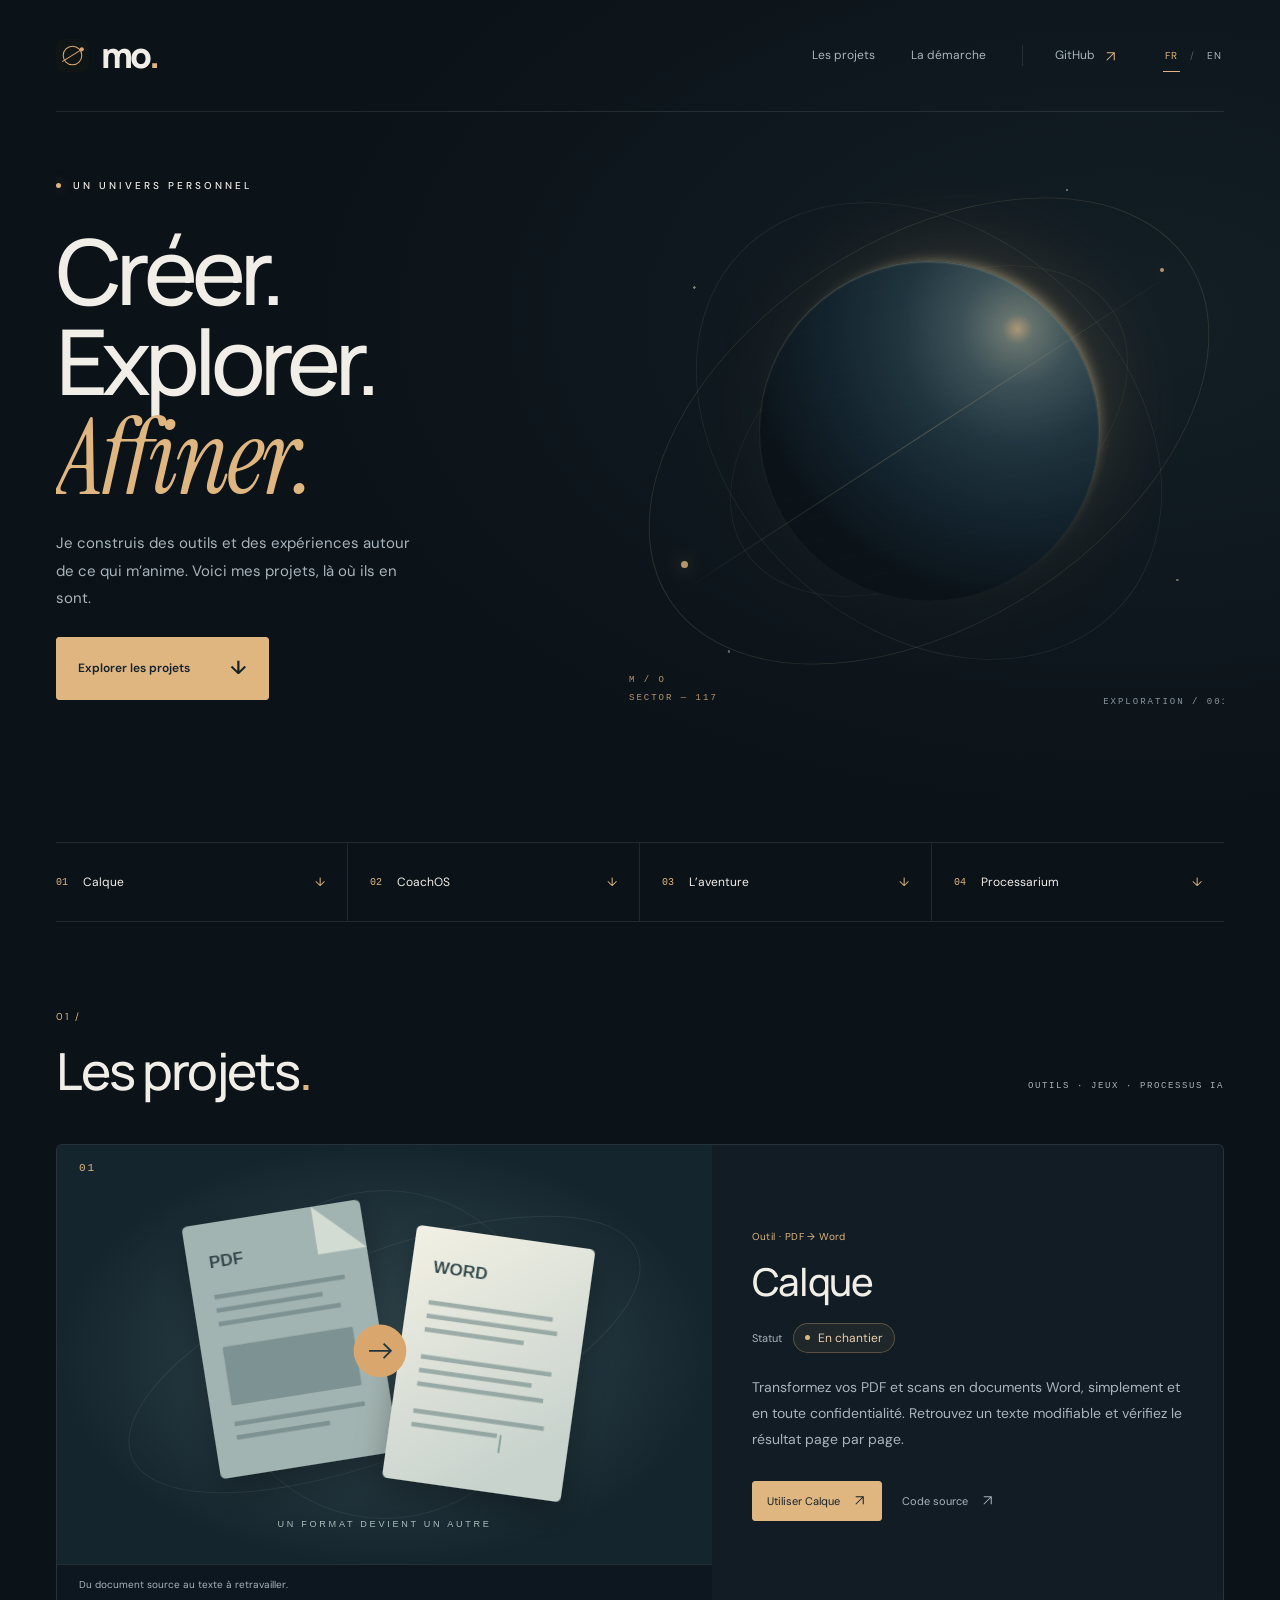
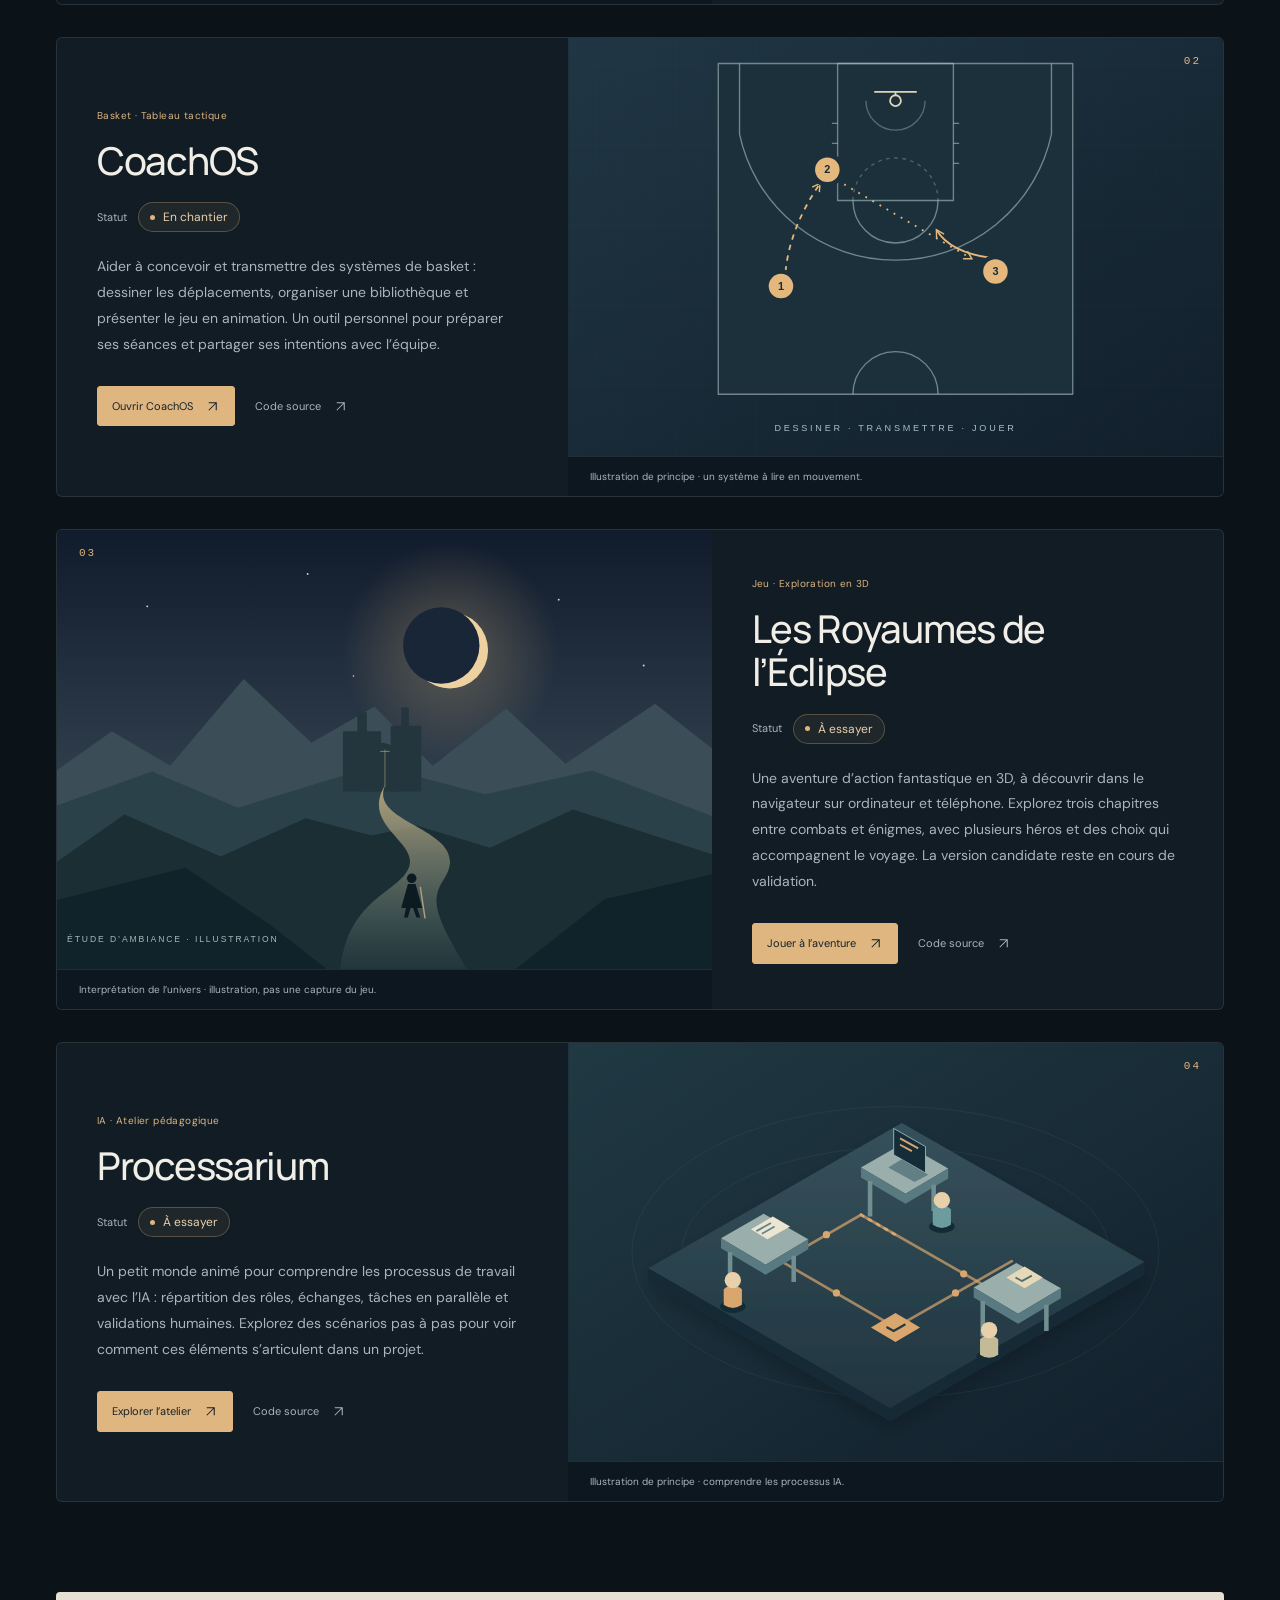
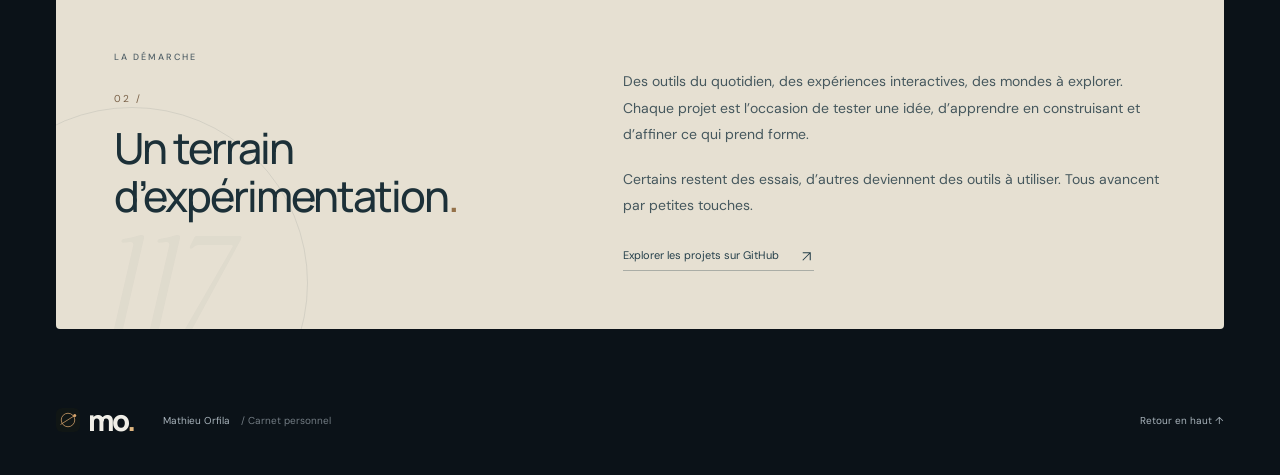
==== commit 906f308e: "Replace personal interests section with experimentation approach in French and English" ====
--- a/docs/index.html
+++ b/docs/index.html
@@ -14,7 +14,7 @@
 </head>
 <body>
 <a class="skip" href="#contenu">Aller au contenu</a>
-<header class="wrap header"><a class="brand" href="./" aria-label="Mathieu Orfila, accueil"><img class="brand-mark" src="./favicon.svg" alt="" width="30" height="30">mo<span>.</span></a><nav aria-label="Navigation principale"><a href="#projets">Les projets</a><a href="#apropos">Quelques mots</a><a class="github" href="https://github.com/mativ117">GitHub <span aria-hidden="true"><svg class="external-icon" viewBox="0 0 20 20" width="15" height="15" fill="none" aria-hidden="true"><path d="M5 15 15 5M5 5h10v10" stroke="currentColor" stroke-width="1.4"/></svg></span></a></nav><div class="language-switch" role="group" aria-label="Langue du site"><a href="./" lang="fr" hreflang="fr" aria-current="page" aria-label="Français">FR</a><span aria-hidden="true">/</span><a href="./en/" lang="en" hreflang="en" aria-label="English">EN</a></div></header>
+<header class="wrap header"><a class="brand" href="./" aria-label="Mathieu Orfila, accueil"><img class="brand-mark" src="./favicon.svg" alt="" width="30" height="30">mo<span>.</span></a><nav aria-label="Navigation principale"><a href="#projets">Les projets</a><a href="#apropos">La démarche</a><a class="github" href="https://github.com/mativ117">GitHub <span aria-hidden="true"><svg class="external-icon" viewBox="0 0 20 20" width="15" height="15" fill="none" aria-hidden="true"><path d="M5 15 15 5M5 5h10v10" stroke="currentColor" stroke-width="1.4"/></svg></span></a></nav><div class="language-switch" role="group" aria-label="Langue du site"><a href="./" lang="fr" hreflang="fr" aria-current="page" aria-label="Français">FR</a><span aria-hidden="true">/</span><a href="./en/" lang="en" hreflang="en" aria-label="English">EN</a></div></header>
 <main id="contenu">
 <section class="hero wrap" aria-labelledby="titre">
   <div class="hero-copy"><p class="eyebrow"><span class="dot"></span> UN UNIVERS PERSONNEL</p><h1 id="titre">Créer.<br>Explorer.<br><em>Affiner.</em></h1><p class="intro">Je construis des outils et des expériences autour de ce qui m’anime. Voici mes projets, là où ils en sont.</p><a class="button" href="#projets">Explorer les projets <span aria-hidden="true">↓</span></a></div>
@@ -42,6 +42,6 @@
 </article>
 <!-- PROJECTS_END -->
 </section>
-<section id="apropos" class="about wrap" aria-labelledby="about-title"><div><p class="eyebrow">EN DEHORS DES PROJETS</p><h2 id="about-title"><span class="section-index" aria-hidden="true">02 /</span>Quelques repères<span>.</span></h2></div><div class="about-copy"><div class="interests" aria-label="Centres d’intérêt"><span>Basket</span><span>Formule 1</span><span>Musique</span><span>Science-fiction</span></div><p>Le basket, la F1, la musique et les univers de science-fiction font partie de mes centres d’intérêt. Des choses à écouter, à suivre, à explorer — et qui nourrissent ma curiosité.</p><p>Et une idée qui me suit : progresser par petites touches, avec curiosité.</p><a class="about-link" href="https://github.com/mativ117">Retrouver mes projets sur GitHub <span aria-hidden="true"><svg class="external-icon" viewBox="0 0 20 20" width="15" height="15" fill="none" aria-hidden="true"><path d="M5 15 15 5M5 5h10v10" stroke="currentColor" stroke-width="1.4"/></svg></span></a></div></section>
+<section id="apropos" class="about wrap" aria-labelledby="about-title"><div><p class="eyebrow">LA DÉMARCHE</p><h2 id="about-title"><span class="section-index" aria-hidden="true">02 /</span>Un terrain d’expérimentation<span>.</span></h2></div><div class="about-copy"><p>Des outils du quotidien, des expériences interactives, des mondes à explorer. Chaque projet est l’occasion de tester une idée, d’apprendre en construisant et d’affiner ce qui prend forme.</p><p>Certains restent des essais, d’autres deviennent des outils à utiliser. Tous avancent par petites touches.</p><a class="about-link" href="https://github.com/mativ117">Explorer les projets sur GitHub <span aria-hidden="true"><svg class="external-icon" viewBox="0 0 20 20" width="15" height="15" fill="none" aria-hidden="true"><path d="M5 15 15 5M5 5h10v10" stroke="currentColor" stroke-width="1.4"/></svg></span></a></div></section>
 </main><footer class="wrap footer"><a href="./" class="brand" aria-label="Retour à l’accueil"><img class="brand-mark" src="./favicon.svg" alt="" width="30" height="30">mo<span>.</span></a><span>Mathieu Orfila <span class="muted">/ Carnet personnel</span></span><a href="#contenu">Retour en haut ↑</a></footer>
 </body></html>
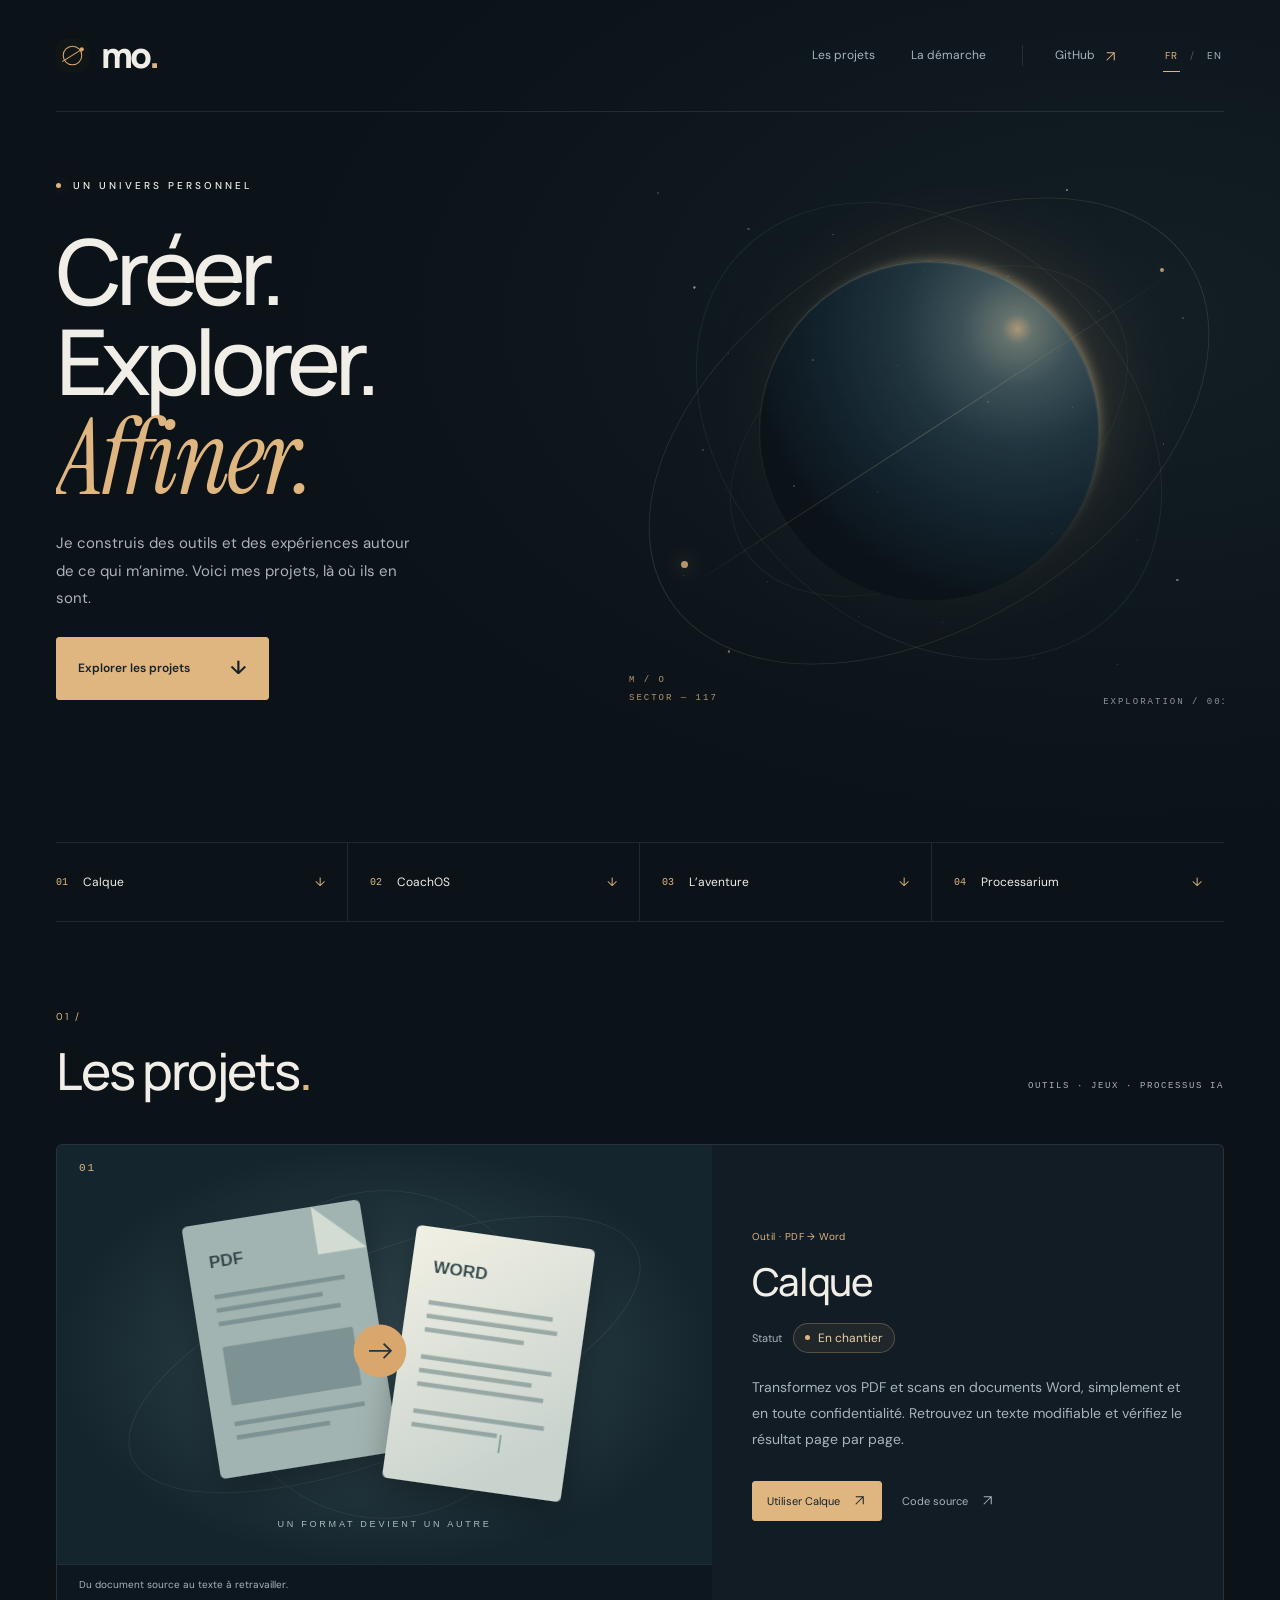
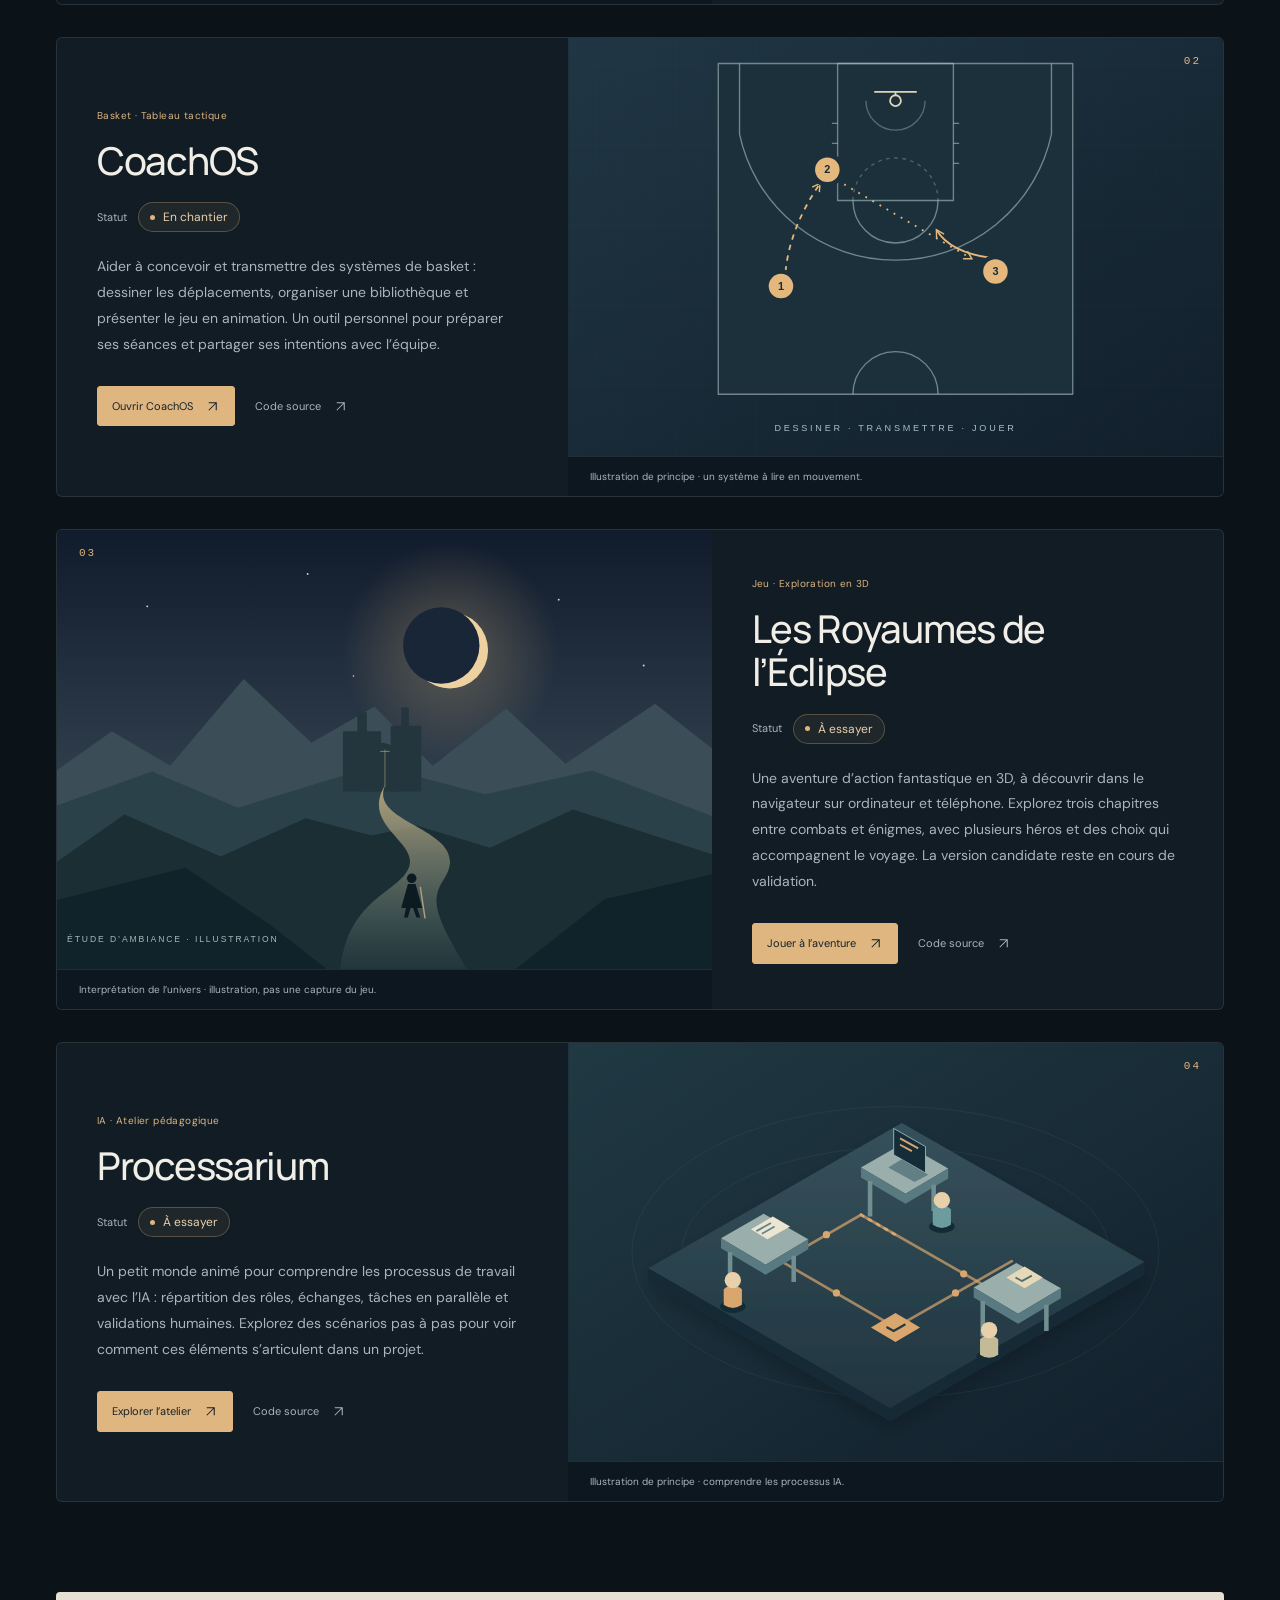
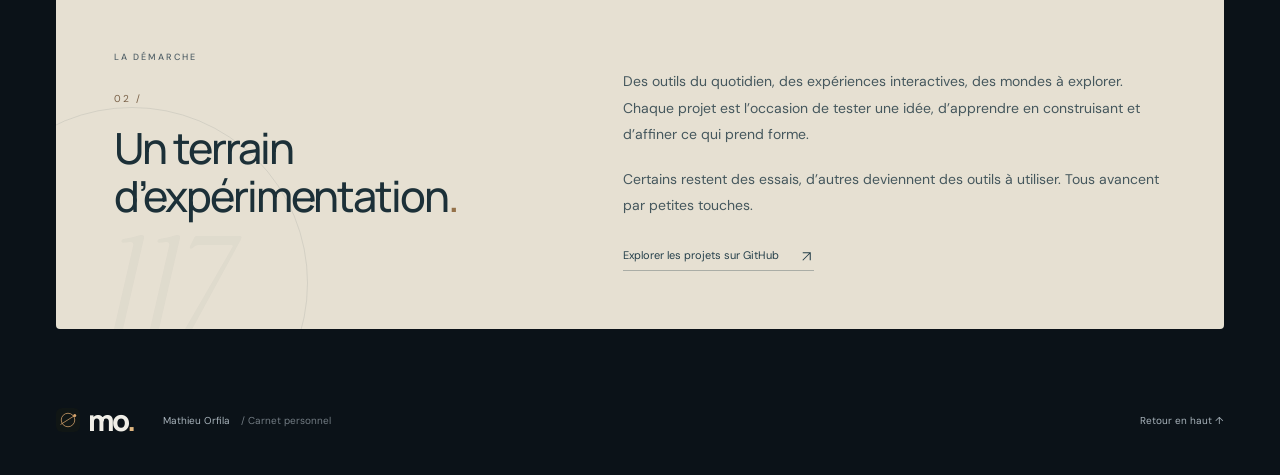
==== commit 434827ee: "Add subtle stardust and gentle motion to orbital hero with reduced-motion support" ====
--- a/docs/index.html
+++ b/docs/index.html
@@ -9,7 +9,7 @@
 <link rel="alternate" hreflang="en" href="https://mativ117.github.io/mativ117/en/">
 <link rel="alternate" hreflang="x-default" href="https://mativ117.github.io/mativ117/">
 <link rel="canonical" href="https://mativ117.github.io/mativ117/">
-<link rel="icon" href="./favicon.svg" type="image/svg+xml"><link rel="stylesheet" href="./style.css?v=statuses-5">
+<link rel="icon" href="./favicon.svg" type="image/svg+xml"><link rel="stylesheet" href="./style.css?v=stardust-1">
 
 </head>
 <body>
@@ -18,7 +18,7 @@
 <main id="contenu">
 <section class="hero wrap" aria-labelledby="titre">
   <div class="hero-copy"><p class="eyebrow"><span class="dot"></span> UN UNIVERS PERSONNEL</p><h1 id="titre">Créer.<br>Explorer.<br><em>Affiner.</em></h1><p class="intro">Je construis des outils et des expériences autour de ce qui m’anime. Voici mes projets, là où ils en sont.</p><a class="button" href="#projets">Explorer les projets <span aria-hidden="true">↓</span></a></div>
-  <div class="universe" aria-hidden="true"><div class="star-field"></div><div class="orbital-ring ring-outer"></div><div class="orbital-ring ring-middle"></div><div class="orbital-ring ring-inner"></div><div class="celestial-body"></div><div class="orbital-axis"></div><span class="satellite satellite-one"></span><span class="satellite satellite-two"></span><span class="coordinate">M / O<br>SECTOR — 117</span><span class="orbital-label">TOUJOURS EN MOUVEMENT</span><span class="universe-label">EXPLORATION / 001</span></div>
+  <div class="universe" aria-hidden="true"><div class="star-field"></div><div class="stardust"><span class="stellar-particle" style="--x:8%;--y:9%;--size:2.4px;--duration:14s;--delay:-0s;--drift:-11px"></span><span class="stellar-particle" style="--x:45%;--y:38%;--size:1px;--duration:17s;--delay:-1.7s;--drift:9px"></span><span class="stellar-particle" style="--x:82%;--y:67%;--size:1px;--duration:20s;--delay:-3.4s;--drift:-11px"></span><span class="stellar-particle" style="--x:35%;--y:16%;--size:1.8px;--duration:23s;--delay:-5.1s;--drift:9px"></span><span class="stellar-particle" style="--x:72%;--y:45%;--size:1px;--duration:26s;--delay:-6.8s;--drift:-11px"></span><span class="stellar-particle" style="--x:25%;--y:74%;--size:1px;--duration:29s;--delay:-8.5s;--drift:9px"></span><span class="stellar-particle" style="--x:62%;--y:23%;--size:1.8px;--duration:14s;--delay:-10.2s;--drift:-11px"></span><span class="stellar-particle" style="--x:15%;--y:52%;--size:2.4px;--duration:17s;--delay:-11.9s;--drift:9px"></span><span class="stellar-particle" style="--x:52%;--y:81%;--size:1px;--duration:20s;--delay:-13.6s;--drift:-11px"></span><span class="stellar-particle" style="--x:89%;--y:30%;--size:1.8px;--duration:23s;--delay:-15.299999999999999s;--drift:9px"></span><span class="stellar-particle" style="--x:42%;--y:59%;--size:1px;--duration:26s;--delay:-17s;--drift:-11px"></span><span class="stellar-particle" style="--x:79%;--y:88%;--size:1px;--duration:29s;--delay:-18.7s;--drift:9px"></span><span class="stellar-particle" style="--x:32%;--y:37%;--size:1.8px;--duration:14s;--delay:-20.4s;--drift:-11px"></span><span class="stellar-particle" style="--x:69%;--y:66%;--size:1px;--duration:17s;--delay:-22.099999999999998s;--drift:9px"></span><span class="stellar-particle" style="--x:22%;--y:15%;--size:2.4px;--duration:20s;--delay:-23.8s;--drift:-11px"></span><span class="stellar-particle" style="--x:59%;--y:44%;--size:1.8px;--duration:23s;--delay:-25.5s;--drift:9px"></span><span class="stellar-particle" style="--x:12%;--y:73%;--size:1px;--duration:26s;--delay:-27.2s;--drift:-11px"></span><span class="stellar-particle" style="--x:49%;--y:22%;--size:1px;--duration:29s;--delay:-28.9s;--drift:9px"></span><span class="stellar-particle" style="--x:86%;--y:51%;--size:1.8px;--duration:14s;--delay:-30.599999999999998s;--drift:-11px"></span><span class="stellar-particle" style="--x:39%;--y:80%;--size:1px;--duration:17s;--delay:-32.3s;--drift:9px"></span><span class="stellar-particle" style="--x:76%;--y:29%;--size:1px;--duration:20s;--delay:-34s;--drift:-11px"></span><span class="stellar-particle" style="--x:29%;--y:58%;--size:2.4px;--duration:23s;--delay:-35.699999999999996s;--drift:9px"></span><span class="stellar-particle" style="--x:66%;--y:87%;--size:1px;--duration:26s;--delay:-37.4s;--drift:-11px"></span><span class="stellar-particle" style="--x:19%;--y:36%;--size:1px;--duration:29s;--delay:-39.1s;--drift:9px"></span></div><div class="orbital-ring ring-outer"></div><div class="orbital-ring ring-middle"></div><div class="orbital-ring ring-inner"></div><div class="celestial-body"></div><div class="orbital-axis"></div><span class="satellite satellite-one"></span><span class="satellite satellite-two"></span><span class="coordinate">M / O<br>SECTOR — 117</span><span class="orbital-label">TOUJOURS EN MOUVEMENT</span><span class="universe-label">EXPLORATION / 001</span></div>
   <nav class="project-index" aria-label="Accéder à un projet"><a href="#calque"><span class="index-number">01</span><span>Calque</span><span class="index-arrow" aria-hidden="true">↓</span></a><a href="#coachos"><span class="index-number">02</span><span>CoachOS</span><span class="index-arrow" aria-hidden="true">↓</span></a><a href="#eclipse"><span class="index-number">03</span><span>L’aventure</span><span class="index-arrow" aria-hidden="true">↓</span></a><a href="#processarium"><span class="index-number">04</span><span>Processarium</span><span class="index-arrow" aria-hidden="true">↓</span></a></nav>
 </section>
 <section id="projets" class="projects wrap" aria-labelledby="projects-title">
--- a/docs/style.css
+++ b/docs/style.css
@@ -18,3 +18,22 @@
 @media(max-width:1100px){.hero{min-height:790px}.hero h1{font-size:92px}}
 @media(max-width:760px){.hero{min-height:800px}.hero h1{font-size:clamp(74px,12vw,98px)}.hero-copy{padding-top:45px}.hero .universe{top:255px}}
 @media(max-width:560px){.hero{min-height:790px}.hero h1{font-size:clamp(65px,20.5vw,78px);letter-spacing:-4px}.hero h1 em{letter-spacing:-2px}.hero .universe{top:300px}}
+
+/* Slow ambient life around the planet; static by default. */
+.stardust{position:absolute;inset:4% 3%;z-index:1;pointer-events:none}
+.stellar-particle{position:absolute;left:var(--x);top:var(--y);width:var(--size);height:var(--size);border-radius:50%;background:#efd9ba;opacity:.3;box-shadow:0 0 7px #dfb58050}
+@media(prefers-reduced-motion:no-preference){
+ .stellar-particle{animation:stellar-drift var(--duration) ease-in-out var(--delay) infinite}
+ .star-field{animation:stellar-breath 13s ease-in-out -5s infinite}
+ .celestial-body{animation:planet-hover 24s ease-in-out -6s infinite}
+}
+@keyframes stellar-drift{
+ 0%,100%{transform:translate3d(0,0,0);opacity:.14}
+ 45%{opacity:.62}
+ 55%{transform:translate3d(var(--drift),-13px,0);opacity:.48}
+}
+@keyframes stellar-breath{0%,100%{opacity:.55}50%{opacity:1}}
+@keyframes planet-hover{
+ 0%,100%{transform:translate(-50%,-50%) translateY(0)}
+ 50%{transform:translate(-50%,-50%) translateY(-5px)}
+}
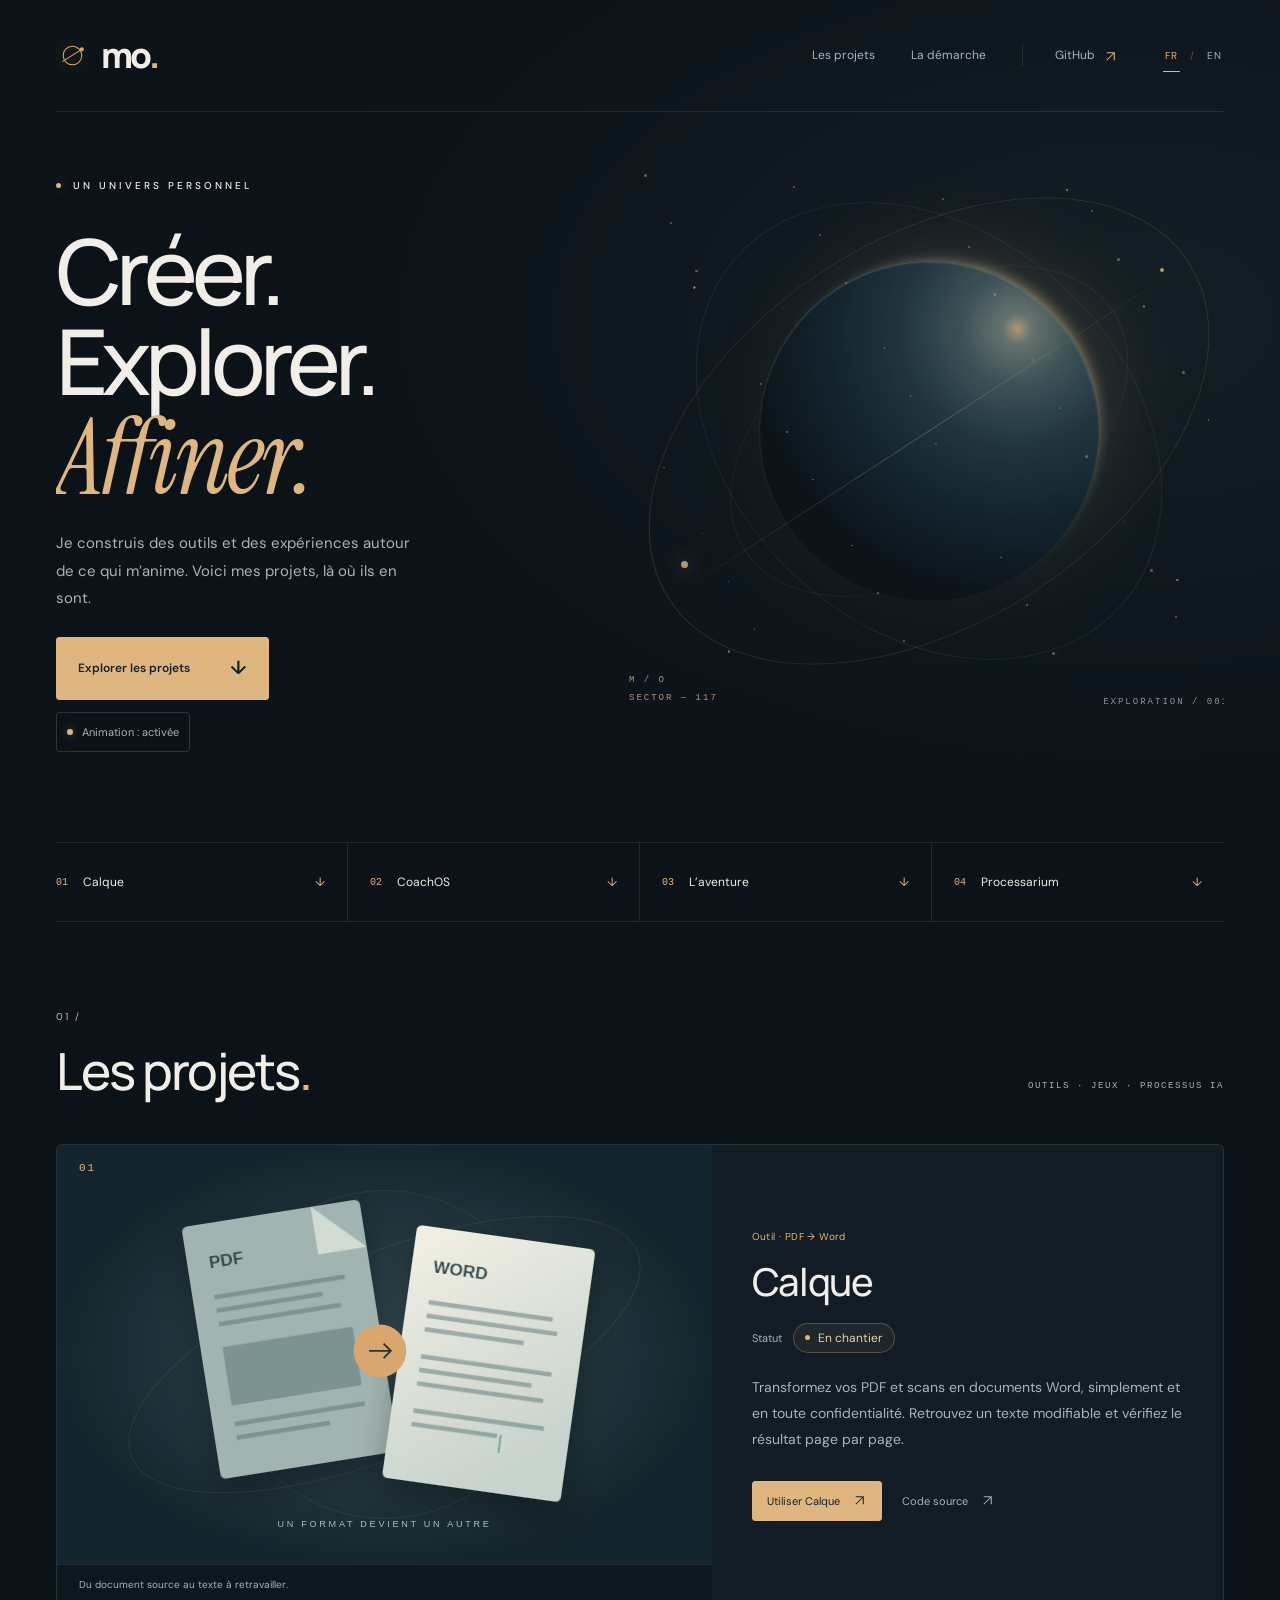
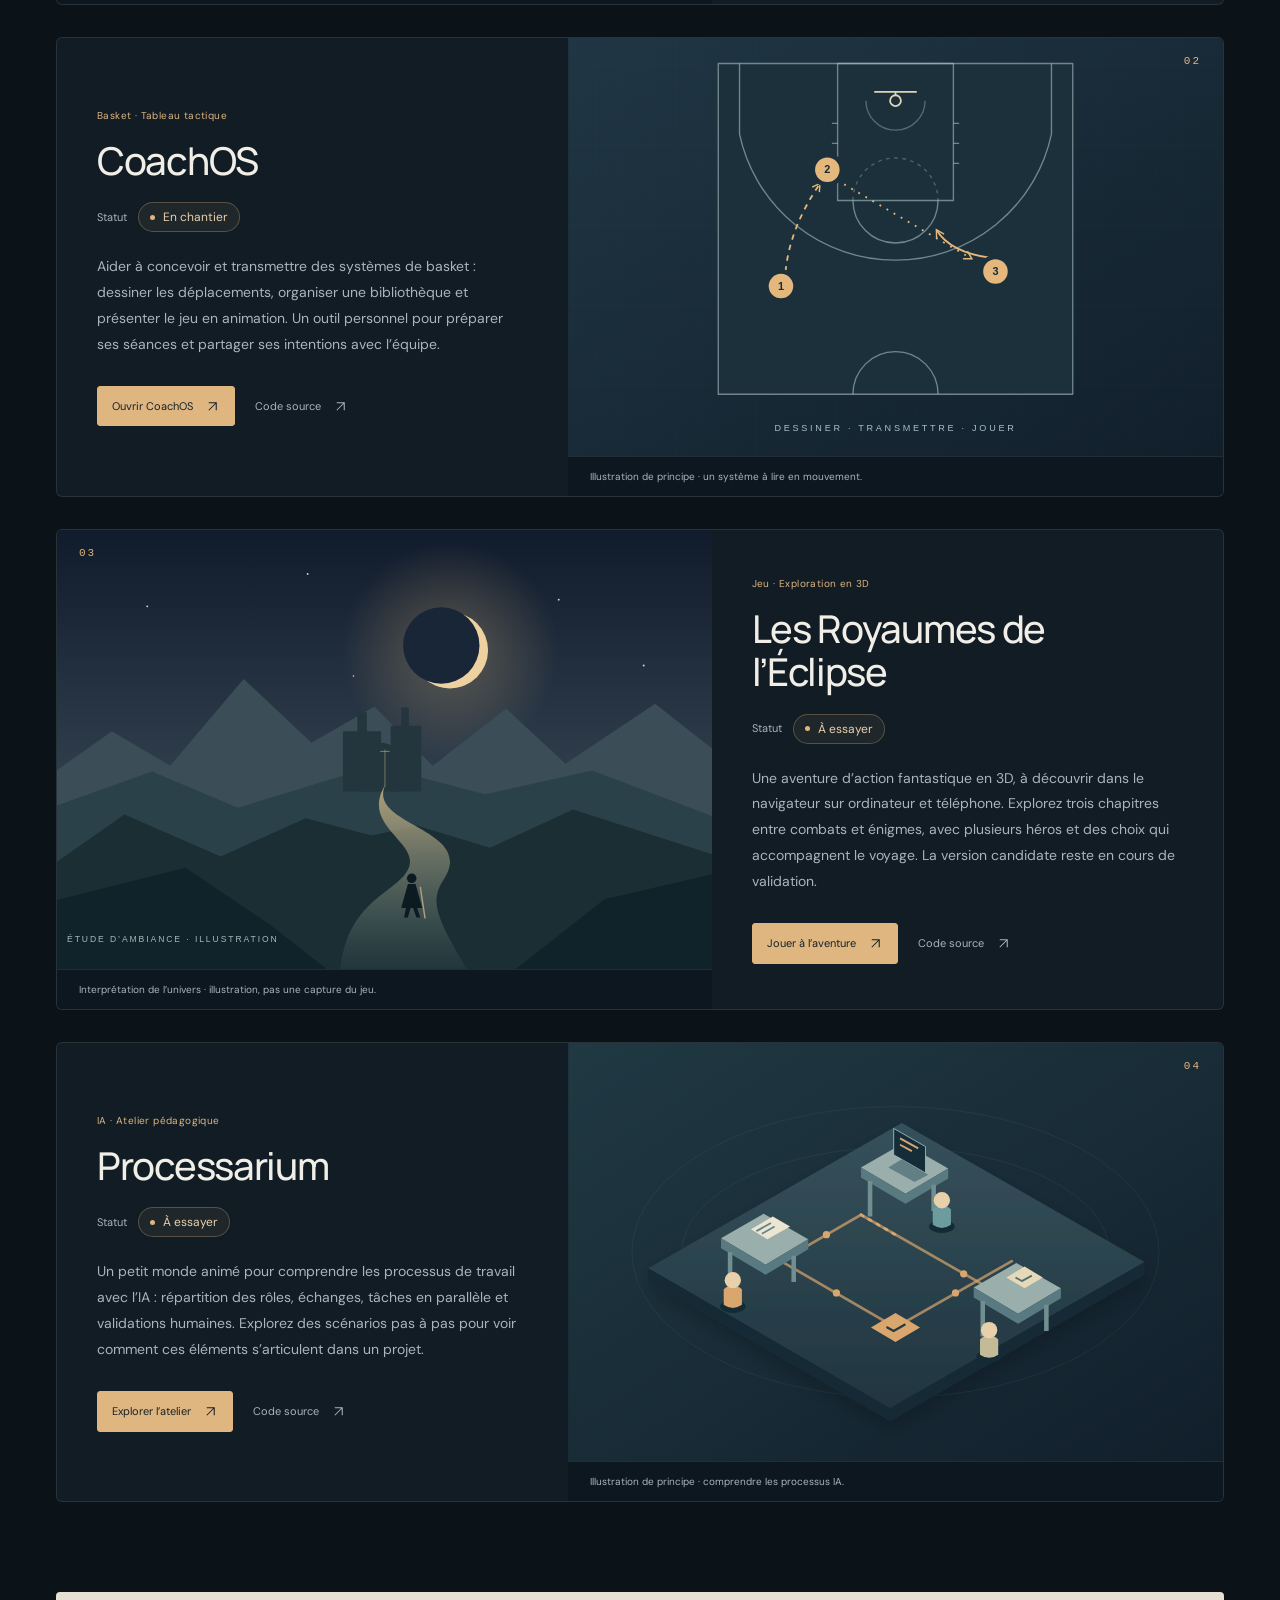
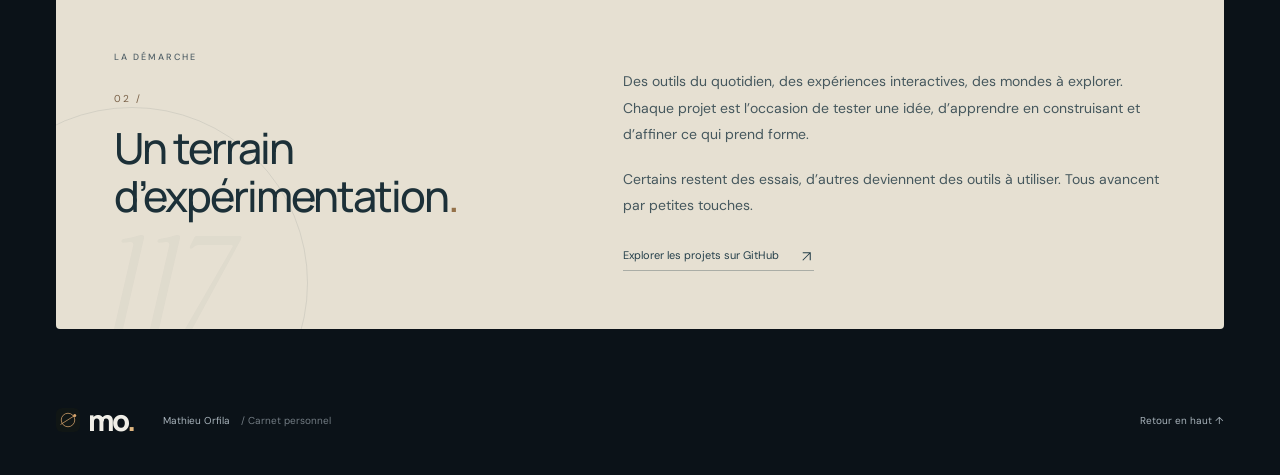
==== commit 3aa3e48d: "Add visible persistent animation toggle and clearer orbital stardust" ====
--- a/docs/index.html
+++ b/docs/index.html
@@ -9,16 +9,17 @@
 <link rel="alternate" hreflang="en" href="https://mativ117.github.io/mativ117/en/">
 <link rel="alternate" hreflang="x-default" href="https://mativ117.github.io/mativ117/">
 <link rel="canonical" href="https://mativ117.github.io/mativ117/">
-<link rel="icon" href="./favicon.svg" type="image/svg+xml"><link rel="stylesheet" href="./style.css?v=stardust-1">
+<link rel="icon" href="./favicon.svg" type="image/svg+xml"><link rel="stylesheet" href="./style.css?v=stardust-2">
 
+<script src="./motion.js?v=2" defer></script>
 </head>
 <body>
 <a class="skip" href="#contenu">Aller au contenu</a>
 <header class="wrap header"><a class="brand" href="./" aria-label="Mathieu Orfila, accueil"><img class="brand-mark" src="./favicon.svg" alt="" width="30" height="30">mo<span>.</span></a><nav aria-label="Navigation principale"><a href="#projets">Les projets</a><a href="#apropos">La démarche</a><a class="github" href="https://github.com/mativ117">GitHub <span aria-hidden="true"><svg class="external-icon" viewBox="0 0 20 20" width="15" height="15" fill="none" aria-hidden="true"><path d="M5 15 15 5M5 5h10v10" stroke="currentColor" stroke-width="1.4"/></svg></span></a></nav><div class="language-switch" role="group" aria-label="Langue du site"><a href="./" lang="fr" hreflang="fr" aria-current="page" aria-label="Français">FR</a><span aria-hidden="true">/</span><a href="./en/" lang="en" hreflang="en" aria-label="English">EN</a></div></header>
 <main id="contenu">
 <section class="hero wrap" aria-labelledby="titre">
-  <div class="hero-copy"><p class="eyebrow"><span class="dot"></span> UN UNIVERS PERSONNEL</p><h1 id="titre">Créer.<br>Explorer.<br><em>Affiner.</em></h1><p class="intro">Je construis des outils et des expériences autour de ce qui m’anime. Voici mes projets, là où ils en sont.</p><a class="button" href="#projets">Explorer les projets <span aria-hidden="true">↓</span></a></div>
-  <div class="universe" aria-hidden="true"><div class="star-field"></div><div class="stardust"><span class="stellar-particle" style="--x:8%;--y:9%;--size:2.4px;--duration:14s;--delay:-0s;--drift:-11px"></span><span class="stellar-particle" style="--x:45%;--y:38%;--size:1px;--duration:17s;--delay:-1.7s;--drift:9px"></span><span class="stellar-particle" style="--x:82%;--y:67%;--size:1px;--duration:20s;--delay:-3.4s;--drift:-11px"></span><span class="stellar-particle" style="--x:35%;--y:16%;--size:1.8px;--duration:23s;--delay:-5.1s;--drift:9px"></span><span class="stellar-particle" style="--x:72%;--y:45%;--size:1px;--duration:26s;--delay:-6.8s;--drift:-11px"></span><span class="stellar-particle" style="--x:25%;--y:74%;--size:1px;--duration:29s;--delay:-8.5s;--drift:9px"></span><span class="stellar-particle" style="--x:62%;--y:23%;--size:1.8px;--duration:14s;--delay:-10.2s;--drift:-11px"></span><span class="stellar-particle" style="--x:15%;--y:52%;--size:2.4px;--duration:17s;--delay:-11.9s;--drift:9px"></span><span class="stellar-particle" style="--x:52%;--y:81%;--size:1px;--duration:20s;--delay:-13.6s;--drift:-11px"></span><span class="stellar-particle" style="--x:89%;--y:30%;--size:1.8px;--duration:23s;--delay:-15.299999999999999s;--drift:9px"></span><span class="stellar-particle" style="--x:42%;--y:59%;--size:1px;--duration:26s;--delay:-17s;--drift:-11px"></span><span class="stellar-particle" style="--x:79%;--y:88%;--size:1px;--duration:29s;--delay:-18.7s;--drift:9px"></span><span class="stellar-particle" style="--x:32%;--y:37%;--size:1.8px;--duration:14s;--delay:-20.4s;--drift:-11px"></span><span class="stellar-particle" style="--x:69%;--y:66%;--size:1px;--duration:17s;--delay:-22.099999999999998s;--drift:9px"></span><span class="stellar-particle" style="--x:22%;--y:15%;--size:2.4px;--duration:20s;--delay:-23.8s;--drift:-11px"></span><span class="stellar-particle" style="--x:59%;--y:44%;--size:1.8px;--duration:23s;--delay:-25.5s;--drift:9px"></span><span class="stellar-particle" style="--x:12%;--y:73%;--size:1px;--duration:26s;--delay:-27.2s;--drift:-11px"></span><span class="stellar-particle" style="--x:49%;--y:22%;--size:1px;--duration:29s;--delay:-28.9s;--drift:9px"></span><span class="stellar-particle" style="--x:86%;--y:51%;--size:1.8px;--duration:14s;--delay:-30.599999999999998s;--drift:-11px"></span><span class="stellar-particle" style="--x:39%;--y:80%;--size:1px;--duration:17s;--delay:-32.3s;--drift:9px"></span><span class="stellar-particle" style="--x:76%;--y:29%;--size:1px;--duration:20s;--delay:-34s;--drift:-11px"></span><span class="stellar-particle" style="--x:29%;--y:58%;--size:2.4px;--duration:23s;--delay:-35.699999999999996s;--drift:9px"></span><span class="stellar-particle" style="--x:66%;--y:87%;--size:1px;--duration:26s;--delay:-37.4s;--drift:-11px"></span><span class="stellar-particle" style="--x:19%;--y:36%;--size:1px;--duration:29s;--delay:-39.1s;--drift:9px"></span></div><div class="orbital-ring ring-outer"></div><div class="orbital-ring ring-middle"></div><div class="orbital-ring ring-inner"></div><div class="celestial-body"></div><div class="orbital-axis"></div><span class="satellite satellite-one"></span><span class="satellite satellite-two"></span><span class="coordinate">M / O<br>SECTOR — 117</span><span class="orbital-label">TOUJOURS EN MOUVEMENT</span><span class="universe-label">EXPLORATION / 001</span></div>
+  <div class="hero-copy"><p class="eyebrow"><span class="dot"></span> UN UNIVERS PERSONNEL</p><h1 id="titre">Créer.<br>Explorer.<br><em>Affiner.</em></h1><p class="intro">Je construis des outils et des expériences autour de ce qui m’anime. Voici mes projets, là où ils en sont.</p><a class="button" href="#projets">Explorer les projets <span aria-hidden="true">↓</span></a><button type="button" class="motion-toggle" data-motion-toggle data-label-on="Animation : activée" data-label-off="Animation : désactivée" aria-pressed="false" hidden><span class="motion-indicator" aria-hidden="true"></span><span data-motion-label>Animation : désactivée</span></button></div>
+  <div class="universe" aria-hidden="true"><div class="star-field"></div><div class="stardust"><span class="stellar-particle" style="--x:6%;--y:6%;--size:3.2px;--duration:9s;--delay:-0s;--drift:-21px"></span><span class="stellar-particle" style="--x:43%;--y:35%;--size:1.5px;--duration:11s;--delay:-1.2s;--drift:18px"></span><span class="stellar-particle" style="--x:80%;--y:64%;--size:1.5px;--duration:13s;--delay:-2.4s;--drift:-21px"></span><span class="stellar-particle" style="--x:29%;--y:8%;--size:2.3px;--duration:15s;--delay:-3.5999999999999996s;--drift:18px"></span><span class="stellar-particle" style="--x:66%;--y:37%;--size:1.5px;--duration:17s;--delay:-4.8s;--drift:-21px"></span><span class="stellar-particle" style="--x:15%;--y:66%;--size:1.5px;--duration:9s;--delay:-6s;--drift:18px"></span><span class="stellar-particle" style="--x:52%;--y:10%;--size:2.3px;--duration:11s;--delay:-7.199999999999999s;--drift:-21px"></span><span class="stellar-particle" style="--x:89%;--y:39%;--size:3.2px;--duration:13s;--delay:-8.4s;--drift:18px"></span><span class="stellar-particle" style="--x:38%;--y:68%;--size:1.5px;--duration:15s;--delay:-9.6s;--drift:-21px"></span><span class="stellar-particle" style="--x:75%;--y:12%;--size:2.3px;--duration:17s;--delay:-10.799999999999999s;--drift:18px"></span><span class="stellar-particle" style="--x:24%;--y:41%;--size:1.5px;--duration:9s;--delay:-12s;--drift:-21px"></span><span class="stellar-particle" style="--x:61%;--y:70%;--size:1.5px;--duration:11s;--delay:-13.2s;--drift:18px"></span><span class="stellar-particle" style="--x:10%;--y:14%;--size:2.3px;--duration:13s;--delay:-14.399999999999999s;--drift:-21px"></span><span class="stellar-particle" style="--x:47%;--y:43%;--size:1.5px;--duration:15s;--delay:-15.6s;--drift:18px"></span><span class="stellar-particle" style="--x:84%;--y:72%;--size:3.2px;--duration:17s;--delay:-16.8s;--drift:-21px"></span><span class="stellar-particle" style="--x:33%;--y:16%;--size:2.3px;--duration:9s;--delay:-18s;--drift:18px"></span><span class="stellar-particle" style="--x:70%;--y:45%;--size:1.5px;--duration:11s;--delay:-19.2s;--drift:-21px"></span><span class="stellar-particle" style="--x:19%;--y:74%;--size:1.5px;--duration:13s;--delay:-20.4s;--drift:18px"></span><span class="stellar-particle" style="--x:56%;--y:18%;--size:2.3px;--duration:15s;--delay:-21.599999999999998s;--drift:-21px"></span><span class="stellar-particle" style="--x:93%;--y:47%;--size:1.5px;--duration:17s;--delay:-22.8s;--drift:18px"></span><span class="stellar-particle" style="--x:42%;--y:76%;--size:1.5px;--duration:9s;--delay:-24s;--drift:-21px"></span><span class="stellar-particle" style="--x:79%;--y:20%;--size:3.2px;--duration:11s;--delay:-25.2s;--drift:18px"></span><span class="stellar-particle" style="--x:28%;--y:49%;--size:1.5px;--duration:13s;--delay:-26.4s;--drift:-21px"></span><span class="stellar-particle" style="--x:65%;--y:78%;--size:1.5px;--duration:15s;--delay:-27.599999999999998s;--drift:18px"></span><span class="stellar-particle" style="--x:14%;--y:22%;--size:2.3px;--duration:17s;--delay:-28.799999999999997s;--drift:-21px"></span><span class="stellar-particle" style="--x:51%;--y:51%;--size:1.5px;--duration:9s;--delay:-30s;--drift:18px"></span><span class="stellar-particle" style="--x:88%;--y:80%;--size:1.5px;--duration:11s;--delay:-31.2s;--drift:-21px"></span><span class="stellar-particle" style="--x:37%;--y:24%;--size:2.3px;--duration:13s;--delay:-32.4s;--drift:18px"></span><span class="stellar-particle" style="--x:74%;--y:53%;--size:3.2px;--duration:15s;--delay:-33.6s;--drift:-21px"></span><span class="stellar-particle" style="--x:23%;--y:82%;--size:1.5px;--duration:17s;--delay:-34.8s;--drift:18px"></span><span class="stellar-particle" style="--x:60%;--y:26%;--size:2.3px;--duration:9s;--delay:-36s;--drift:-21px"></span><span class="stellar-particle" style="--x:9%;--y:55%;--size:1.5px;--duration:11s;--delay:-37.199999999999996s;--drift:18px"></span><span class="stellar-particle" style="--x:46%;--y:84%;--size:1.5px;--duration:13s;--delay:-38.4s;--drift:-21px"></span><span class="stellar-particle" style="--x:83%;--y:28%;--size:2.3px;--duration:15s;--delay:-39.6s;--drift:18px"></span><span class="stellar-particle" style="--x:32%;--y:57%;--size:1.5px;--duration:17s;--delay:-40.8s;--drift:-21px"></span><span class="stellar-particle" style="--x:69%;--y:86%;--size:3.2px;--duration:9s;--delay:-42s;--drift:18px"></span></div><div class="orbital-ring ring-outer"></div><div class="orbital-ring ring-middle"></div><div class="orbital-ring ring-inner"></div><div class="celestial-body"></div><div class="orbital-axis"></div><span class="satellite satellite-one"></span><span class="satellite satellite-two"></span><span class="coordinate">M / O<br>SECTOR — 117</span><span class="orbital-label">TOUJOURS EN MOUVEMENT</span><span class="universe-label">EXPLORATION / 001</span></div>
   <nav class="project-index" aria-label="Accéder à un projet"><a href="#calque"><span class="index-number">01</span><span>Calque</span><span class="index-arrow" aria-hidden="true">↓</span></a><a href="#coachos"><span class="index-number">02</span><span>CoachOS</span><span class="index-arrow" aria-hidden="true">↓</span></a><a href="#eclipse"><span class="index-number">03</span><span>L’aventure</span><span class="index-arrow" aria-hidden="true">↓</span></a><a href="#processarium"><span class="index-number">04</span><span>Processarium</span><span class="index-arrow" aria-hidden="true">↓</span></a></nav>
 </section>
 <section id="projets" class="projects wrap" aria-labelledby="projects-title">
--- a/docs/style.css
+++ b/docs/style.css
@@ -19,21 +19,17 @@
 @media(max-width:760px){.hero{min-height:800px}.hero h1{font-size:clamp(74px,12vw,98px)}.hero-copy{padding-top:45px}.hero .universe{top:255px}}
 @media(max-width:560px){.hero{min-height:790px}.hero h1{font-size:clamp(65px,20.5vw,78px);letter-spacing:-4px}.hero h1 em{letter-spacing:-2px}.hero .universe{top:300px}}
 
-/* Slow ambient life around the planet; static by default. */
+
+/* Ambient motion is controlled by the visitor; reduced motion is the default when requested. */
 .stardust{position:absolute;inset:4% 3%;z-index:1;pointer-events:none}
-.stellar-particle{position:absolute;left:var(--x);top:var(--y);width:var(--size);height:var(--size);border-radius:50%;background:#efd9ba;opacity:.3;box-shadow:0 0 7px #dfb58050}
-@media(prefers-reduced-motion:no-preference){
- .stellar-particle{animation:stellar-drift var(--duration) ease-in-out var(--delay) infinite}
- .star-field{animation:stellar-breath 13s ease-in-out -5s infinite}
- .celestial-body{animation:planet-hover 24s ease-in-out -6s infinite}
-}
-@keyframes stellar-drift{
- 0%,100%{transform:translate3d(0,0,0);opacity:.14}
- 45%{opacity:.62}
- 55%{transform:translate3d(var(--drift),-13px,0);opacity:.48}
-}
-@keyframes stellar-breath{0%,100%{opacity:.55}50%{opacity:1}}
-@keyframes planet-hover{
- 0%,100%{transform:translate(-50%,-50%) translateY(0)}
- 50%{transform:translate(-50%,-50%) translateY(-5px)}
-}
+.stellar-particle{position:absolute;left:var(--x);top:var(--y);width:var(--size);height:var(--size);border-radius:50%;background:#f4dfbd;opacity:.45;box-shadow:0 0 8px #dfb58088}
+html[data-motion=on] .stellar-particle{animation:stellar-drift var(--duration) ease-in-out var(--delay) infinite!important}
+html[data-motion=on] .star-field{animation:stellar-breath 10s ease-in-out -5s infinite!important}
+html[data-motion=on] .celestial-body{animation:planet-hover 18s ease-in-out -6s infinite!important}
+html[data-motion=off] .stellar-particle,html[data-motion=off] .star-field,html[data-motion=off] .celestial-body{animation:none!important}
+@keyframes stellar-drift{0%,100%{transform:translate3d(0,0,0);opacity:.18}40%{opacity:.9}60%{transform:translate3d(var(--drift),-24px,0);opacity:.65}}
+@keyframes stellar-breath{0%,100%{opacity:.5}50%{opacity:1}}
+@keyframes planet-hover{0%,100%{transform:translate(-50%,-50%) translateY(0)}50%{transform:translate(-50%,-50%) translateY(-7px)}}
+.motion-toggle{display:flex;align-items:center;gap:9px;width:fit-content;min-height:40px;margin-top:12px;padding:7px 10px;background:#0b1218b3;border:1px solid #d7e4e52b;border-radius:4px;color:var(--muted);font:11px var(--sans);cursor:pointer;pointer-events:auto}
+.motion-toggle[hidden]{display:none}.motion-toggle:hover{color:var(--ink);border-color:#dfb58077}.motion-toggle:focus-visible{outline:2px solid var(--amber);outline-offset:5px}.motion-indicator{width:6px;height:6px;border-radius:50%;background:#84939e}.motion-toggle[aria-pressed=true] .motion-indicator{background:var(--amber);box-shadow:0 0 8px #dfb58080}
+@media(max-width:760px){.hero .universe{opacity:.72}.hero-copy{padding-bottom:155px}}
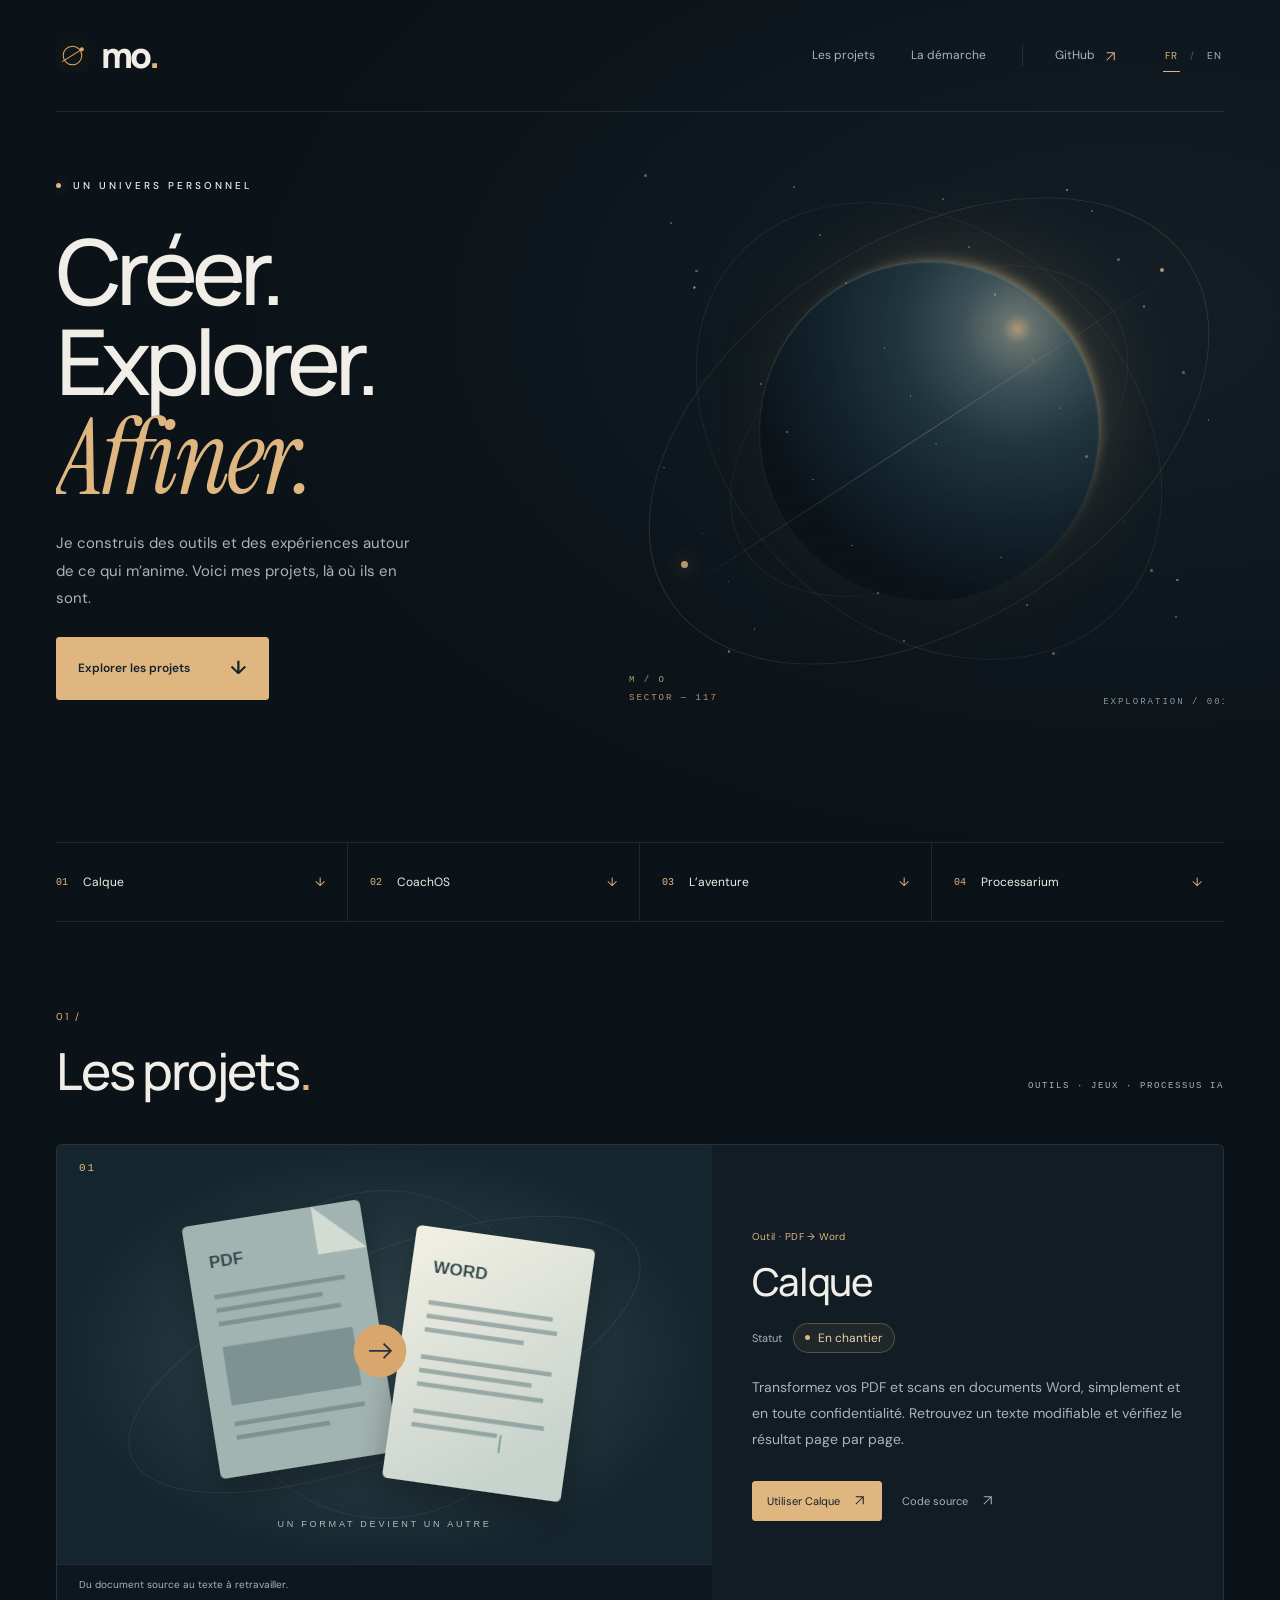
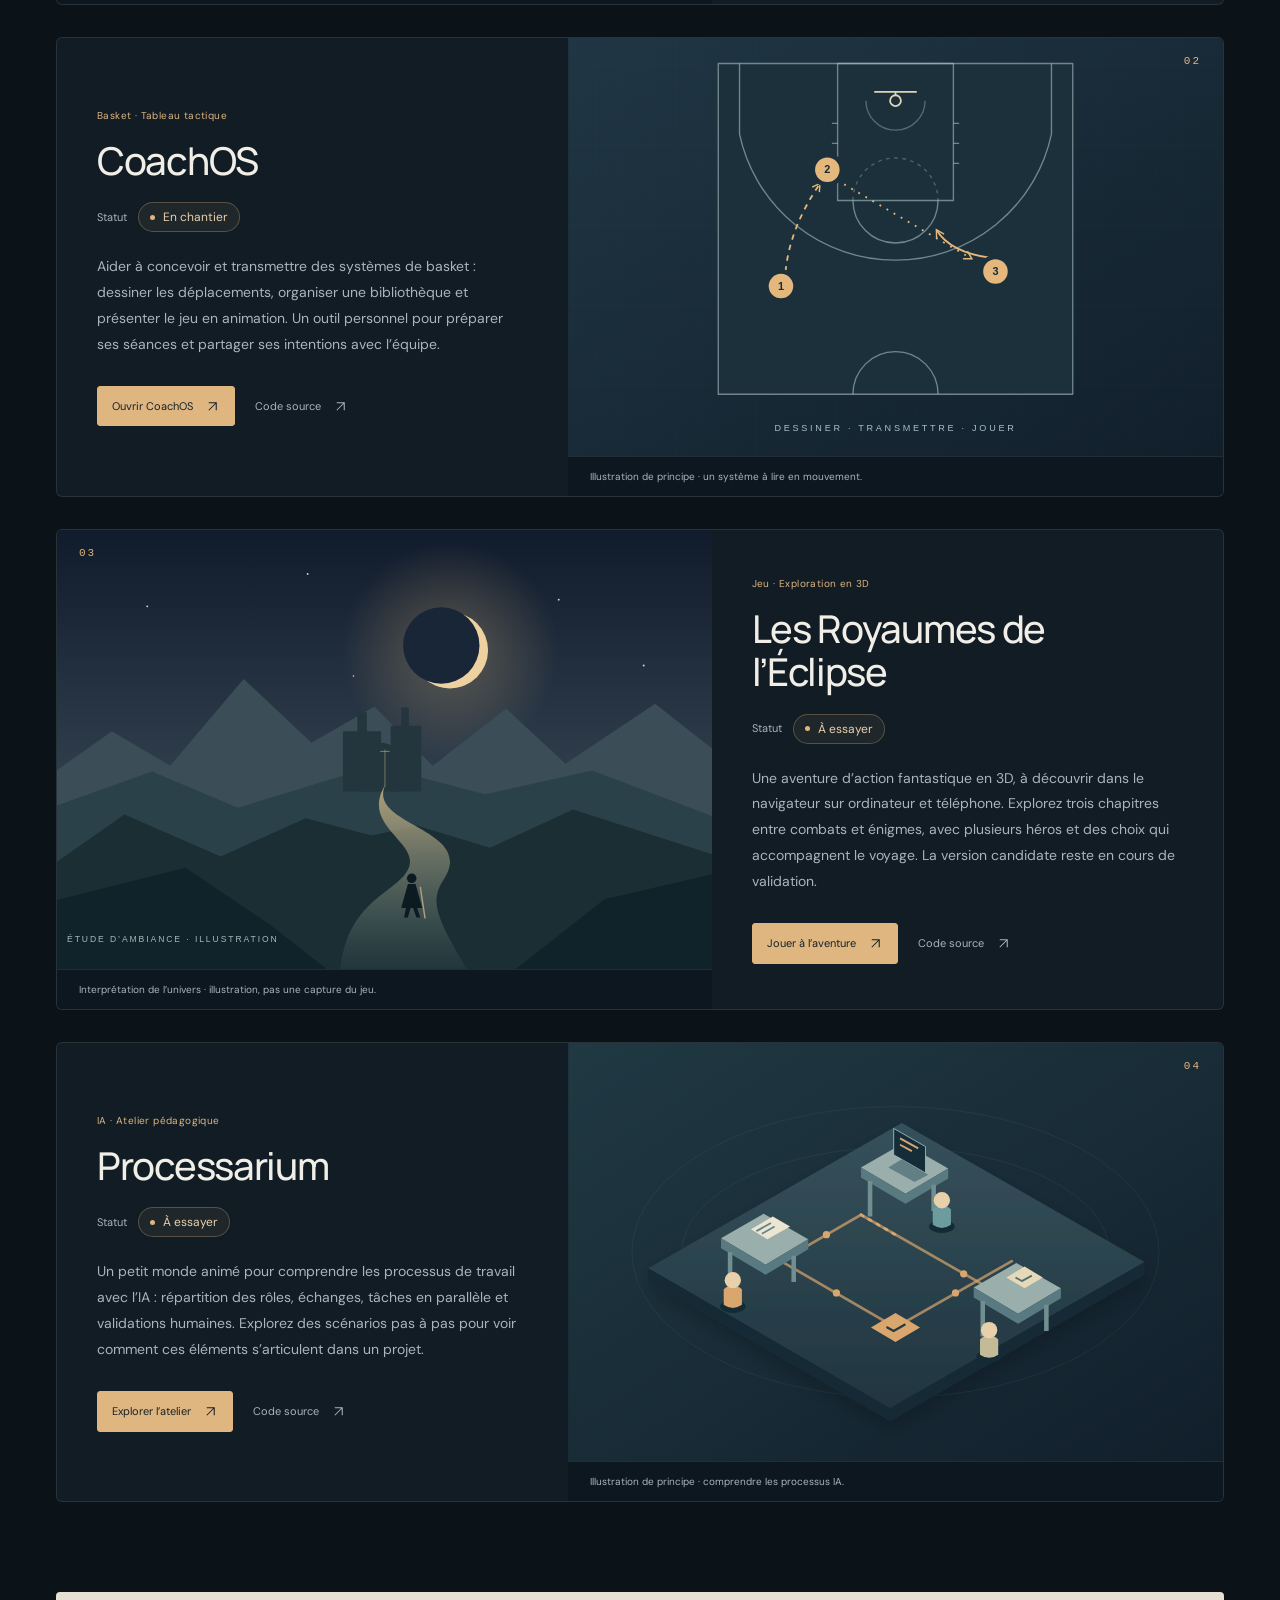
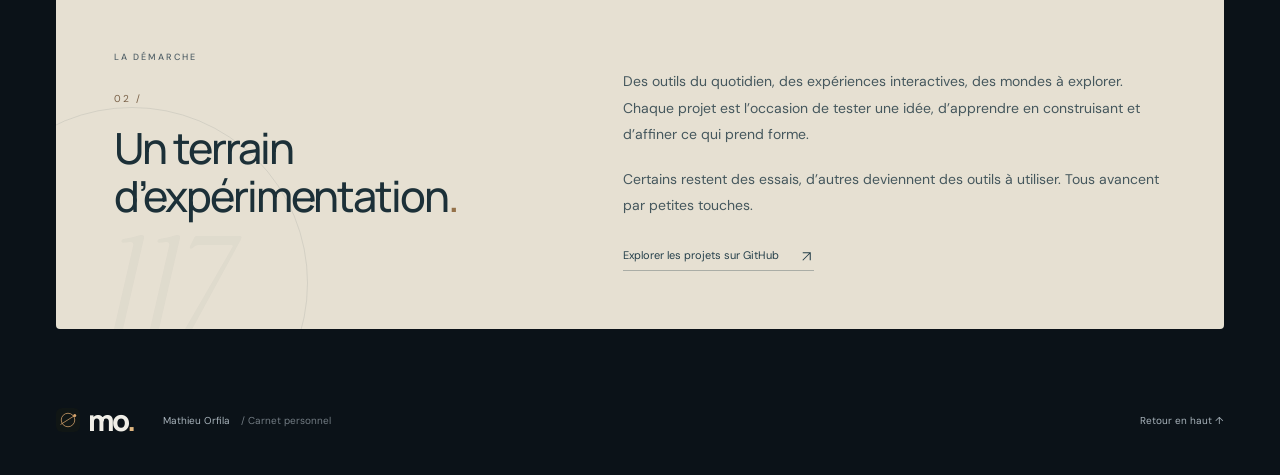
==== commit 8f25884e: "Remove animation toggle and run orbital ambient motion automatically" ====
--- a/docs/index.html
+++ b/docs/index.html
@@ -9,16 +9,15 @@
 <link rel="alternate" hreflang="en" href="https://mativ117.github.io/mativ117/en/">
 <link rel="alternate" hreflang="x-default" href="https://mativ117.github.io/mativ117/">
 <link rel="canonical" href="https://mativ117.github.io/mativ117/">
-<link rel="icon" href="./favicon.svg" type="image/svg+xml"><link rel="stylesheet" href="./style.css?v=stardust-2">
+<link rel="icon" href="./favicon.svg" type="image/svg+xml"><link rel="stylesheet" href="./style.css?v=ambient-always-3">
 
-<script src="./motion.js?v=2" defer></script>
 </head>
 <body>
 <a class="skip" href="#contenu">Aller au contenu</a>
 <header class="wrap header"><a class="brand" href="./" aria-label="Mathieu Orfila, accueil"><img class="brand-mark" src="./favicon.svg" alt="" width="30" height="30">mo<span>.</span></a><nav aria-label="Navigation principale"><a href="#projets">Les projets</a><a href="#apropos">La démarche</a><a class="github" href="https://github.com/mativ117">GitHub <span aria-hidden="true"><svg class="external-icon" viewBox="0 0 20 20" width="15" height="15" fill="none" aria-hidden="true"><path d="M5 15 15 5M5 5h10v10" stroke="currentColor" stroke-width="1.4"/></svg></span></a></nav><div class="language-switch" role="group" aria-label="Langue du site"><a href="./" lang="fr" hreflang="fr" aria-current="page" aria-label="Français">FR</a><span aria-hidden="true">/</span><a href="./en/" lang="en" hreflang="en" aria-label="English">EN</a></div></header>
 <main id="contenu">
 <section class="hero wrap" aria-labelledby="titre">
-  <div class="hero-copy"><p class="eyebrow"><span class="dot"></span> UN UNIVERS PERSONNEL</p><h1 id="titre">Créer.<br>Explorer.<br><em>Affiner.</em></h1><p class="intro">Je construis des outils et des expériences autour de ce qui m’anime. Voici mes projets, là où ils en sont.</p><a class="button" href="#projets">Explorer les projets <span aria-hidden="true">↓</span></a><button type="button" class="motion-toggle" data-motion-toggle data-label-on="Animation : activée" data-label-off="Animation : désactivée" aria-pressed="false" hidden><span class="motion-indicator" aria-hidden="true"></span><span data-motion-label>Animation : désactivée</span></button></div>
+  <div class="hero-copy"><p class="eyebrow"><span class="dot"></span> UN UNIVERS PERSONNEL</p><h1 id="titre">Créer.<br>Explorer.<br><em>Affiner.</em></h1><p class="intro">Je construis des outils et des expériences autour de ce qui m’anime. Voici mes projets, là où ils en sont.</p><a class="button" href="#projets">Explorer les projets <span aria-hidden="true">↓</span></a></div>
   <div class="universe" aria-hidden="true"><div class="star-field"></div><div class="stardust"><span class="stellar-particle" style="--x:6%;--y:6%;--size:3.2px;--duration:9s;--delay:-0s;--drift:-21px"></span><span class="stellar-particle" style="--x:43%;--y:35%;--size:1.5px;--duration:11s;--delay:-1.2s;--drift:18px"></span><span class="stellar-particle" style="--x:80%;--y:64%;--size:1.5px;--duration:13s;--delay:-2.4s;--drift:-21px"></span><span class="stellar-particle" style="--x:29%;--y:8%;--size:2.3px;--duration:15s;--delay:-3.5999999999999996s;--drift:18px"></span><span class="stellar-particle" style="--x:66%;--y:37%;--size:1.5px;--duration:17s;--delay:-4.8s;--drift:-21px"></span><span class="stellar-particle" style="--x:15%;--y:66%;--size:1.5px;--duration:9s;--delay:-6s;--drift:18px"></span><span class="stellar-particle" style="--x:52%;--y:10%;--size:2.3px;--duration:11s;--delay:-7.199999999999999s;--drift:-21px"></span><span class="stellar-particle" style="--x:89%;--y:39%;--size:3.2px;--duration:13s;--delay:-8.4s;--drift:18px"></span><span class="stellar-particle" style="--x:38%;--y:68%;--size:1.5px;--duration:15s;--delay:-9.6s;--drift:-21px"></span><span class="stellar-particle" style="--x:75%;--y:12%;--size:2.3px;--duration:17s;--delay:-10.799999999999999s;--drift:18px"></span><span class="stellar-particle" style="--x:24%;--y:41%;--size:1.5px;--duration:9s;--delay:-12s;--drift:-21px"></span><span class="stellar-particle" style="--x:61%;--y:70%;--size:1.5px;--duration:11s;--delay:-13.2s;--drift:18px"></span><span class="stellar-particle" style="--x:10%;--y:14%;--size:2.3px;--duration:13s;--delay:-14.399999999999999s;--drift:-21px"></span><span class="stellar-particle" style="--x:47%;--y:43%;--size:1.5px;--duration:15s;--delay:-15.6s;--drift:18px"></span><span class="stellar-particle" style="--x:84%;--y:72%;--size:3.2px;--duration:17s;--delay:-16.8s;--drift:-21px"></span><span class="stellar-particle" style="--x:33%;--y:16%;--size:2.3px;--duration:9s;--delay:-18s;--drift:18px"></span><span class="stellar-particle" style="--x:70%;--y:45%;--size:1.5px;--duration:11s;--delay:-19.2s;--drift:-21px"></span><span class="stellar-particle" style="--x:19%;--y:74%;--size:1.5px;--duration:13s;--delay:-20.4s;--drift:18px"></span><span class="stellar-particle" style="--x:56%;--y:18%;--size:2.3px;--duration:15s;--delay:-21.599999999999998s;--drift:-21px"></span><span class="stellar-particle" style="--x:93%;--y:47%;--size:1.5px;--duration:17s;--delay:-22.8s;--drift:18px"></span><span class="stellar-particle" style="--x:42%;--y:76%;--size:1.5px;--duration:9s;--delay:-24s;--drift:-21px"></span><span class="stellar-particle" style="--x:79%;--y:20%;--size:3.2px;--duration:11s;--delay:-25.2s;--drift:18px"></span><span class="stellar-particle" style="--x:28%;--y:49%;--size:1.5px;--duration:13s;--delay:-26.4s;--drift:-21px"></span><span class="stellar-particle" style="--x:65%;--y:78%;--size:1.5px;--duration:15s;--delay:-27.599999999999998s;--drift:18px"></span><span class="stellar-particle" style="--x:14%;--y:22%;--size:2.3px;--duration:17s;--delay:-28.799999999999997s;--drift:-21px"></span><span class="stellar-particle" style="--x:51%;--y:51%;--size:1.5px;--duration:9s;--delay:-30s;--drift:18px"></span><span class="stellar-particle" style="--x:88%;--y:80%;--size:1.5px;--duration:11s;--delay:-31.2s;--drift:-21px"></span><span class="stellar-particle" style="--x:37%;--y:24%;--size:2.3px;--duration:13s;--delay:-32.4s;--drift:18px"></span><span class="stellar-particle" style="--x:74%;--y:53%;--size:3.2px;--duration:15s;--delay:-33.6s;--drift:-21px"></span><span class="stellar-particle" style="--x:23%;--y:82%;--size:1.5px;--duration:17s;--delay:-34.8s;--drift:18px"></span><span class="stellar-particle" style="--x:60%;--y:26%;--size:2.3px;--duration:9s;--delay:-36s;--drift:-21px"></span><span class="stellar-particle" style="--x:9%;--y:55%;--size:1.5px;--duration:11s;--delay:-37.199999999999996s;--drift:18px"></span><span class="stellar-particle" style="--x:46%;--y:84%;--size:1.5px;--duration:13s;--delay:-38.4s;--drift:-21px"></span><span class="stellar-particle" style="--x:83%;--y:28%;--size:2.3px;--duration:15s;--delay:-39.6s;--drift:18px"></span><span class="stellar-particle" style="--x:32%;--y:57%;--size:1.5px;--duration:17s;--delay:-40.8s;--drift:-21px"></span><span class="stellar-particle" style="--x:69%;--y:86%;--size:3.2px;--duration:9s;--delay:-42s;--drift:18px"></span></div><div class="orbital-ring ring-outer"></div><div class="orbital-ring ring-middle"></div><div class="orbital-ring ring-inner"></div><div class="celestial-body"></div><div class="orbital-axis"></div><span class="satellite satellite-one"></span><span class="satellite satellite-two"></span><span class="coordinate">M / O<br>SECTOR — 117</span><span class="orbital-label">TOUJOURS EN MOUVEMENT</span><span class="universe-label">EXPLORATION / 001</span></div>
   <nav class="project-index" aria-label="Accéder à un projet"><a href="#calque"><span class="index-number">01</span><span>Calque</span><span class="index-arrow" aria-hidden="true">↓</span></a><a href="#coachos"><span class="index-number">02</span><span>CoachOS</span><span class="index-arrow" aria-hidden="true">↓</span></a><a href="#eclipse"><span class="index-number">03</span><span>L’aventure</span><span class="index-arrow" aria-hidden="true">↓</span></a><a href="#processarium"><span class="index-number">04</span><span>Processarium</span><span class="index-arrow" aria-hidden="true">↓</span></a></nav>
 </section>
--- a/docs/style.css
+++ b/docs/style.css
@@ -20,16 +20,16 @@
 @media(max-width:560px){.hero{min-height:790px}.hero h1{font-size:clamp(65px,20.5vw,78px);letter-spacing:-4px}.hero h1 em{letter-spacing:-2px}.hero .universe{top:300px}}
 
 
-/* Ambient motion is controlled by the visitor; reduced motion is the default when requested. */
+/* Ambient orbital motion runs automatically; no script or stored preference is needed. */
 .stardust{position:absolute;inset:4% 3%;z-index:1;pointer-events:none}
 .stellar-particle{position:absolute;left:var(--x);top:var(--y);width:var(--size);height:var(--size);border-radius:50%;background:#f4dfbd;opacity:.45;box-shadow:0 0 8px #dfb58088}
-html[data-motion=on] .stellar-particle{animation:stellar-drift var(--duration) ease-in-out var(--delay) infinite!important}
-html[data-motion=on] .star-field{animation:stellar-breath 10s ease-in-out -5s infinite!important}
-html[data-motion=on] .celestial-body{animation:planet-hover 18s ease-in-out -6s infinite!important}
-html[data-motion=off] .stellar-particle,html[data-motion=off] .star-field,html[data-motion=off] .celestial-body{animation:none!important}
+.stellar-particle{animation:stellar-drift var(--duration) ease-in-out var(--delay) infinite!important}
+.star-field{animation:stellar-breath 10s ease-in-out -5s infinite!important}
+.celestial-body{animation:planet-hover 18s ease-in-out -6s infinite!important}
+
 @keyframes stellar-drift{0%,100%{transform:translate3d(0,0,0);opacity:.18}40%{opacity:.9}60%{transform:translate3d(var(--drift),-24px,0);opacity:.65}}
 @keyframes stellar-breath{0%,100%{opacity:.5}50%{opacity:1}}
 @keyframes planet-hover{0%,100%{transform:translate(-50%,-50%) translateY(0)}50%{transform:translate(-50%,-50%) translateY(-7px)}}
-.motion-toggle{display:flex;align-items:center;gap:9px;width:fit-content;min-height:40px;margin-top:12px;padding:7px 10px;background:#0b1218b3;border:1px solid #d7e4e52b;border-radius:4px;color:var(--muted);font:11px var(--sans);cursor:pointer;pointer-events:auto}
-.motion-toggle[hidden]{display:none}.motion-toggle:hover{color:var(--ink);border-color:#dfb58077}.motion-toggle:focus-visible{outline:2px solid var(--amber);outline-offset:5px}.motion-indicator{width:6px;height:6px;border-radius:50%;background:#84939e}.motion-toggle[aria-pressed=true] .motion-indicator{background:var(--amber);box-shadow:0 0 8px #dfb58080}
+
+
 @media(max-width:760px){.hero .universe{opacity:.72}.hero-copy{padding-bottom:155px}}
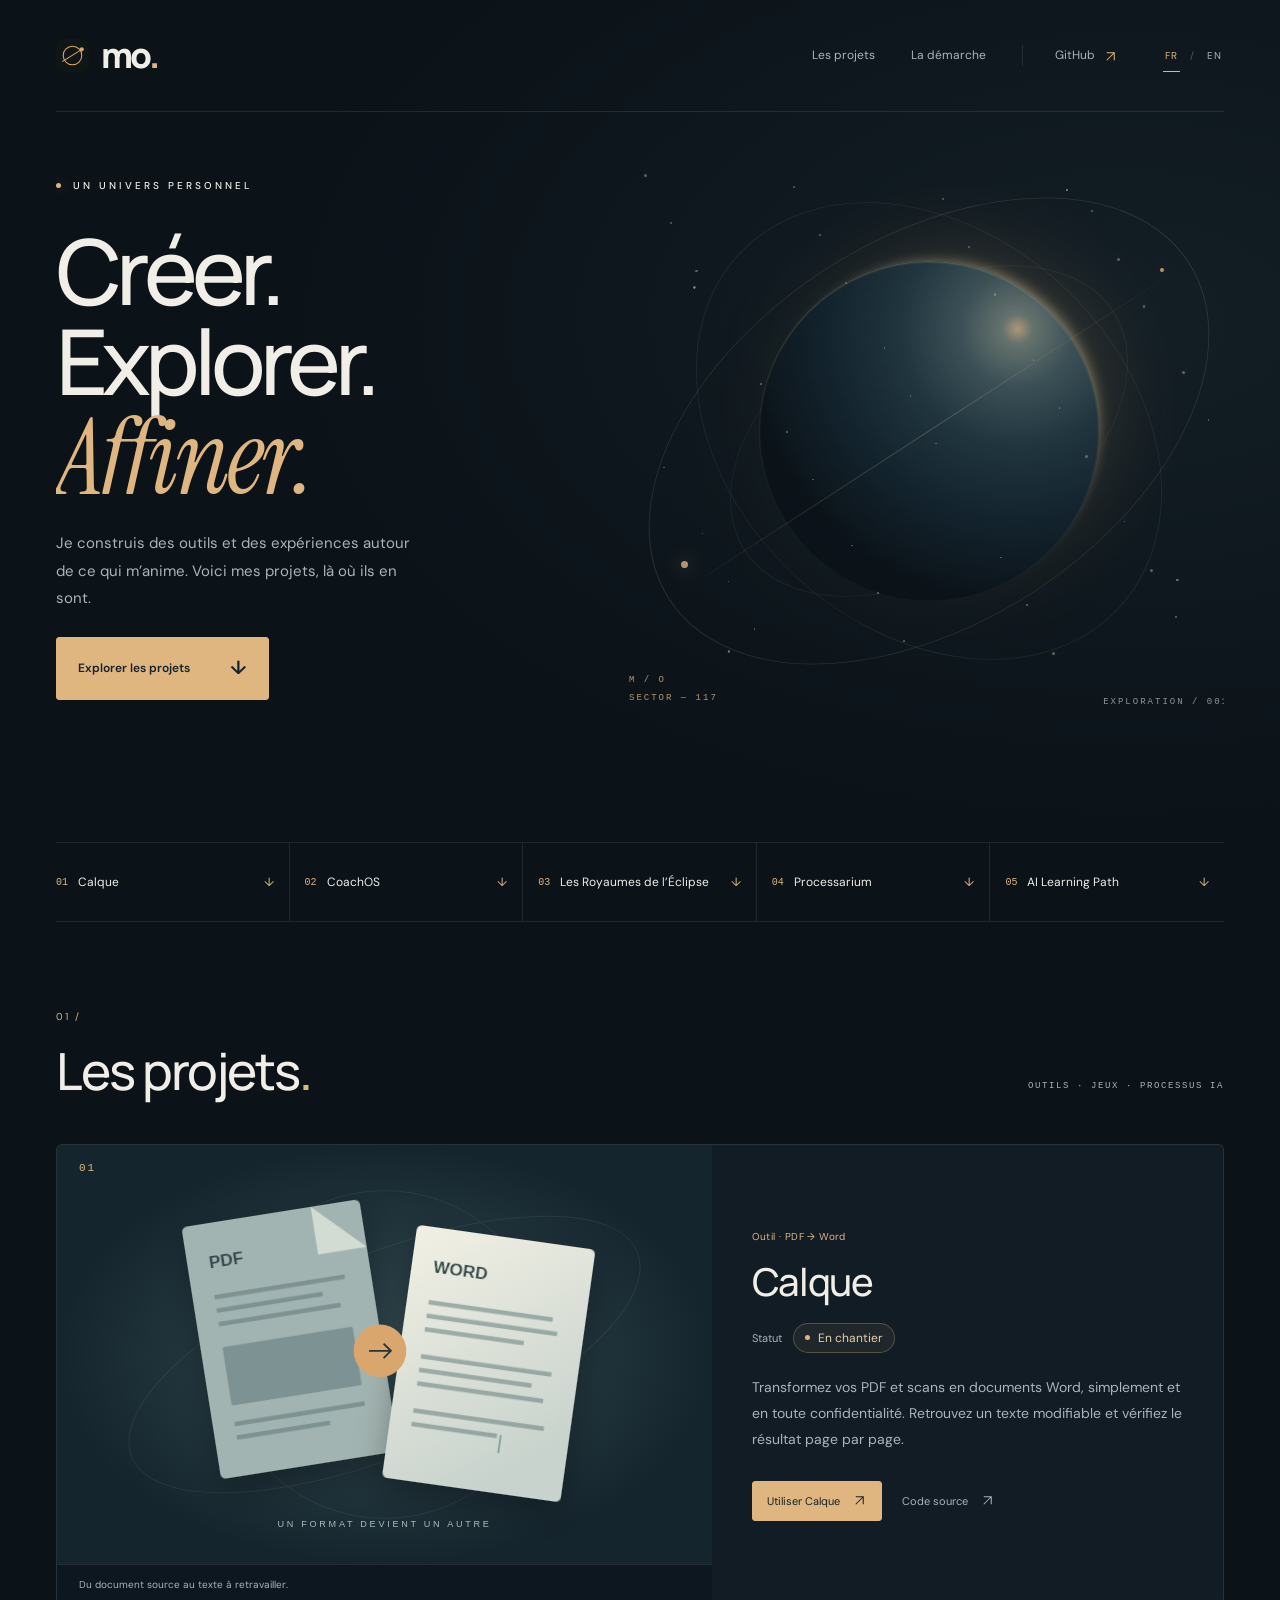
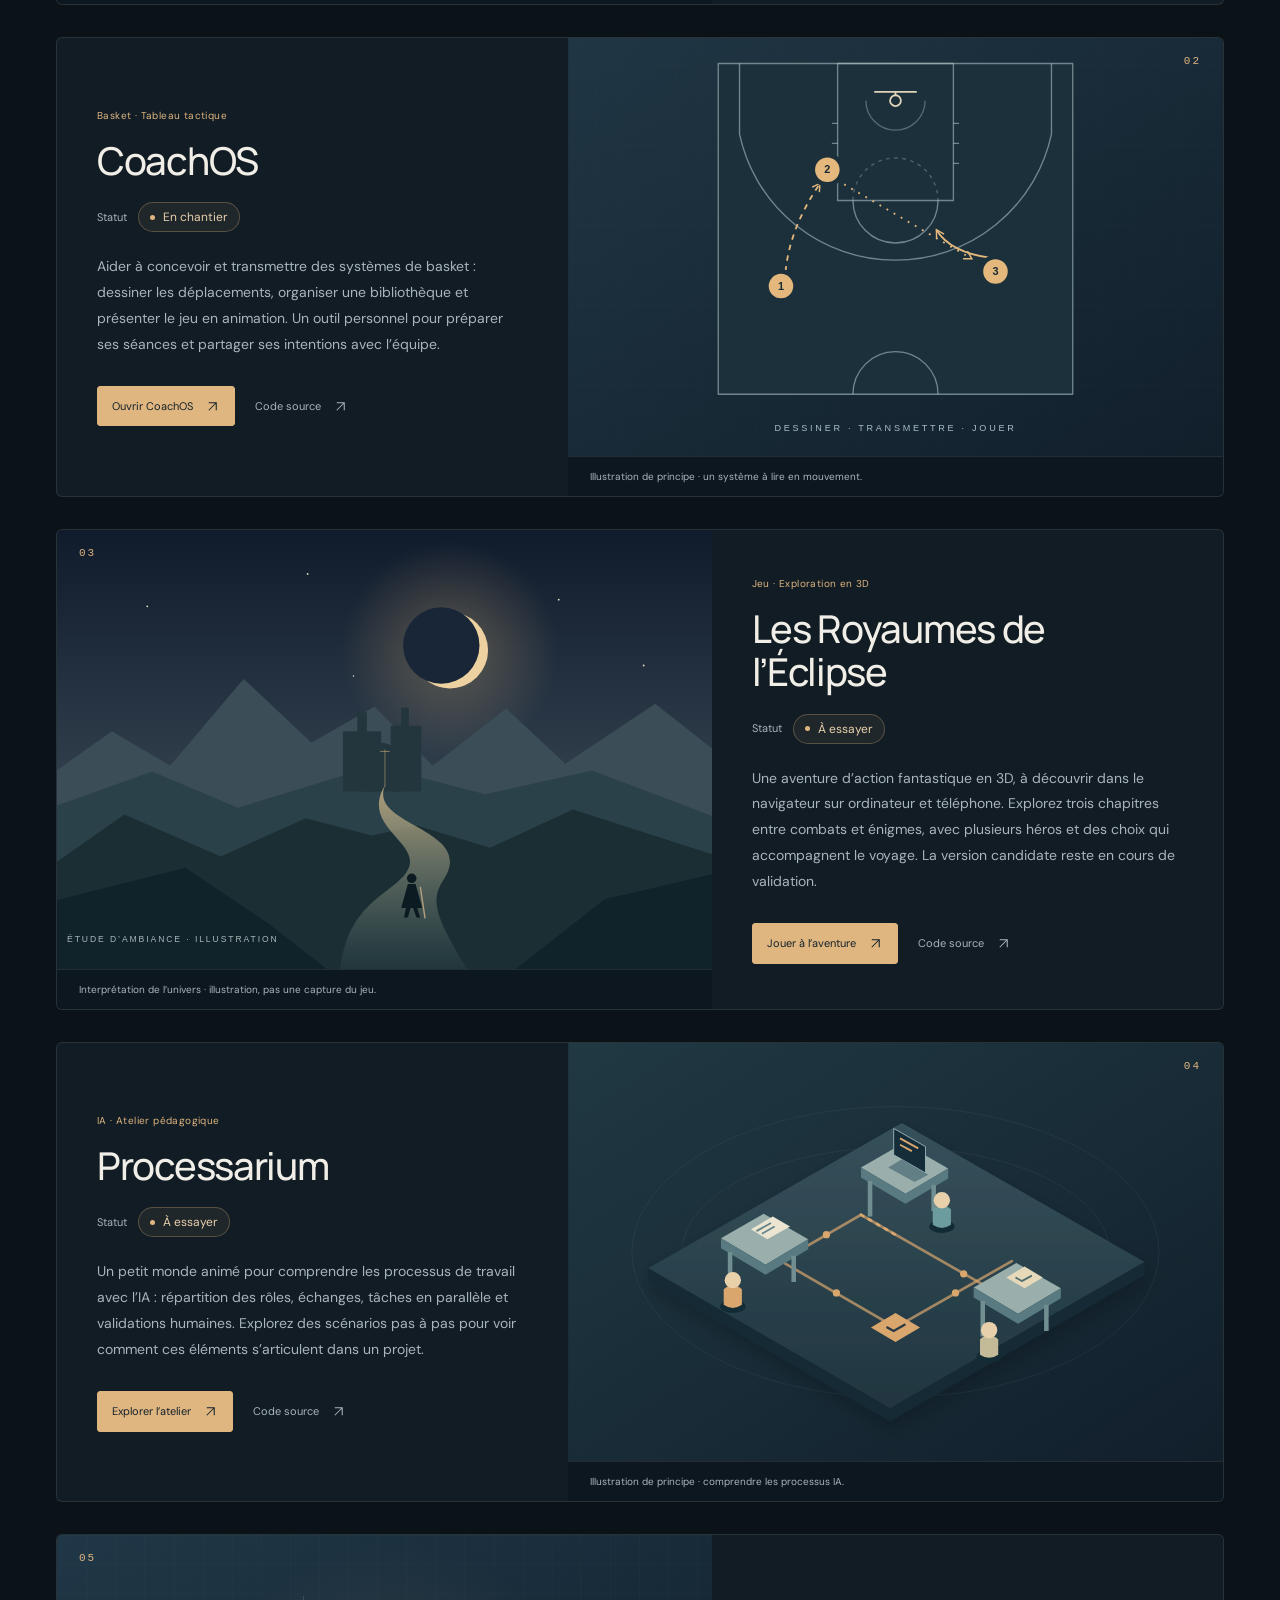
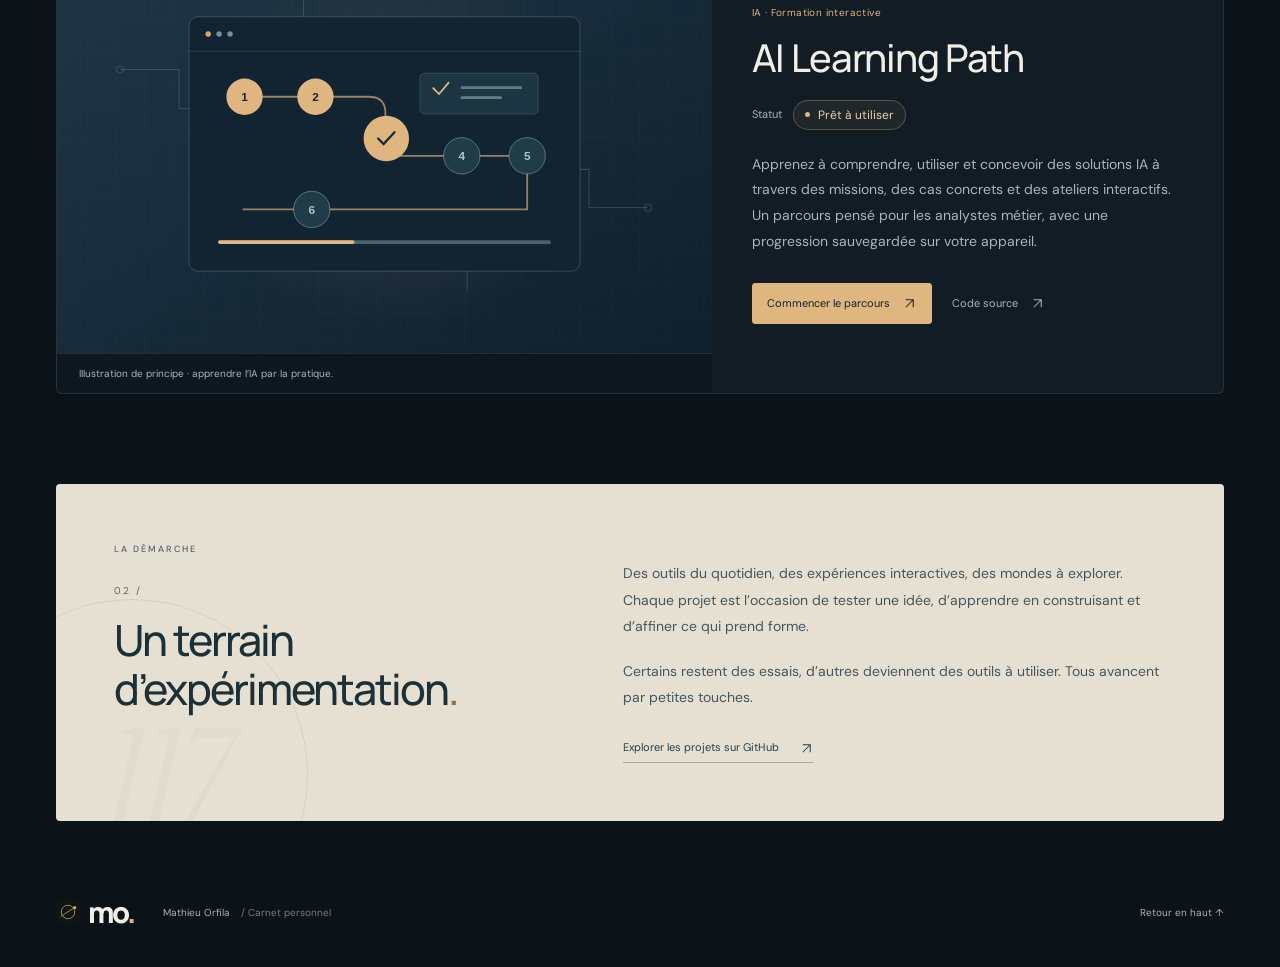
==== commit 9df64833: "Add AI Learning Path with ready status and synchronize bilingual project index" ====
--- a/docs/index.html
+++ b/docs/index.html
@@ -9,7 +9,7 @@
 <link rel="alternate" hreflang="en" href="https://mativ117.github.io/mativ117/en/">
 <link rel="alternate" hreflang="x-default" href="https://mativ117.github.io/mativ117/">
 <link rel="canonical" href="https://mativ117.github.io/mativ117/">
-<link rel="icon" href="./favicon.svg" type="image/svg+xml"><link rel="stylesheet" href="./style.css?v=ambient-always-3">
+<link rel="icon" href="./favicon.svg" type="image/svg+xml"><link rel="stylesheet" href="./style.css?v=projects-5">
 
 </head>
 <body>
@@ -19,7 +19,7 @@
 <section class="hero wrap" aria-labelledby="titre">
   <div class="hero-copy"><p class="eyebrow"><span class="dot"></span> UN UNIVERS PERSONNEL</p><h1 id="titre">Créer.<br>Explorer.<br><em>Affiner.</em></h1><p class="intro">Je construis des outils et des expériences autour de ce qui m’anime. Voici mes projets, là où ils en sont.</p><a class="button" href="#projets">Explorer les projets <span aria-hidden="true">↓</span></a></div>
   <div class="universe" aria-hidden="true"><div class="star-field"></div><div class="stardust"><span class="stellar-particle" style="--x:6%;--y:6%;--size:3.2px;--duration:9s;--delay:-0s;--drift:-21px"></span><span class="stellar-particle" style="--x:43%;--y:35%;--size:1.5px;--duration:11s;--delay:-1.2s;--drift:18px"></span><span class="stellar-particle" style="--x:80%;--y:64%;--size:1.5px;--duration:13s;--delay:-2.4s;--drift:-21px"></span><span class="stellar-particle" style="--x:29%;--y:8%;--size:2.3px;--duration:15s;--delay:-3.5999999999999996s;--drift:18px"></span><span class="stellar-particle" style="--x:66%;--y:37%;--size:1.5px;--duration:17s;--delay:-4.8s;--drift:-21px"></span><span class="stellar-particle" style="--x:15%;--y:66%;--size:1.5px;--duration:9s;--delay:-6s;--drift:18px"></span><span class="stellar-particle" style="--x:52%;--y:10%;--size:2.3px;--duration:11s;--delay:-7.199999999999999s;--drift:-21px"></span><span class="stellar-particle" style="--x:89%;--y:39%;--size:3.2px;--duration:13s;--delay:-8.4s;--drift:18px"></span><span class="stellar-particle" style="--x:38%;--y:68%;--size:1.5px;--duration:15s;--delay:-9.6s;--drift:-21px"></span><span class="stellar-particle" style="--x:75%;--y:12%;--size:2.3px;--duration:17s;--delay:-10.799999999999999s;--drift:18px"></span><span class="stellar-particle" style="--x:24%;--y:41%;--size:1.5px;--duration:9s;--delay:-12s;--drift:-21px"></span><span class="stellar-particle" style="--x:61%;--y:70%;--size:1.5px;--duration:11s;--delay:-13.2s;--drift:18px"></span><span class="stellar-particle" style="--x:10%;--y:14%;--size:2.3px;--duration:13s;--delay:-14.399999999999999s;--drift:-21px"></span><span class="stellar-particle" style="--x:47%;--y:43%;--size:1.5px;--duration:15s;--delay:-15.6s;--drift:18px"></span><span class="stellar-particle" style="--x:84%;--y:72%;--size:3.2px;--duration:17s;--delay:-16.8s;--drift:-21px"></span><span class="stellar-particle" style="--x:33%;--y:16%;--size:2.3px;--duration:9s;--delay:-18s;--drift:18px"></span><span class="stellar-particle" style="--x:70%;--y:45%;--size:1.5px;--duration:11s;--delay:-19.2s;--drift:-21px"></span><span class="stellar-particle" style="--x:19%;--y:74%;--size:1.5px;--duration:13s;--delay:-20.4s;--drift:18px"></span><span class="stellar-particle" style="--x:56%;--y:18%;--size:2.3px;--duration:15s;--delay:-21.599999999999998s;--drift:-21px"></span><span class="stellar-particle" style="--x:93%;--y:47%;--size:1.5px;--duration:17s;--delay:-22.8s;--drift:18px"></span><span class="stellar-particle" style="--x:42%;--y:76%;--size:1.5px;--duration:9s;--delay:-24s;--drift:-21px"></span><span class="stellar-particle" style="--x:79%;--y:20%;--size:3.2px;--duration:11s;--delay:-25.2s;--drift:18px"></span><span class="stellar-particle" style="--x:28%;--y:49%;--size:1.5px;--duration:13s;--delay:-26.4s;--drift:-21px"></span><span class="stellar-particle" style="--x:65%;--y:78%;--size:1.5px;--duration:15s;--delay:-27.599999999999998s;--drift:18px"></span><span class="stellar-particle" style="--x:14%;--y:22%;--size:2.3px;--duration:17s;--delay:-28.799999999999997s;--drift:-21px"></span><span class="stellar-particle" style="--x:51%;--y:51%;--size:1.5px;--duration:9s;--delay:-30s;--drift:18px"></span><span class="stellar-particle" style="--x:88%;--y:80%;--size:1.5px;--duration:11s;--delay:-31.2s;--drift:-21px"></span><span class="stellar-particle" style="--x:37%;--y:24%;--size:2.3px;--duration:13s;--delay:-32.4s;--drift:18px"></span><span class="stellar-particle" style="--x:74%;--y:53%;--size:3.2px;--duration:15s;--delay:-33.6s;--drift:-21px"></span><span class="stellar-particle" style="--x:23%;--y:82%;--size:1.5px;--duration:17s;--delay:-34.8s;--drift:18px"></span><span class="stellar-particle" style="--x:60%;--y:26%;--size:2.3px;--duration:9s;--delay:-36s;--drift:-21px"></span><span class="stellar-particle" style="--x:9%;--y:55%;--size:1.5px;--duration:11s;--delay:-37.199999999999996s;--drift:18px"></span><span class="stellar-particle" style="--x:46%;--y:84%;--size:1.5px;--duration:13s;--delay:-38.4s;--drift:-21px"></span><span class="stellar-particle" style="--x:83%;--y:28%;--size:2.3px;--duration:15s;--delay:-39.6s;--drift:18px"></span><span class="stellar-particle" style="--x:32%;--y:57%;--size:1.5px;--duration:17s;--delay:-40.8s;--drift:-21px"></span><span class="stellar-particle" style="--x:69%;--y:86%;--size:3.2px;--duration:9s;--delay:-42s;--drift:18px"></span></div><div class="orbital-ring ring-outer"></div><div class="orbital-ring ring-middle"></div><div class="orbital-ring ring-inner"></div><div class="celestial-body"></div><div class="orbital-axis"></div><span class="satellite satellite-one"></span><span class="satellite satellite-two"></span><span class="coordinate">M / O<br>SECTOR — 117</span><span class="orbital-label">TOUJOURS EN MOUVEMENT</span><span class="universe-label">EXPLORATION / 001</span></div>
-  <nav class="project-index" aria-label="Accéder à un projet"><a href="#calque"><span class="index-number">01</span><span>Calque</span><span class="index-arrow" aria-hidden="true">↓</span></a><a href="#coachos"><span class="index-number">02</span><span>CoachOS</span><span class="index-arrow" aria-hidden="true">↓</span></a><a href="#eclipse"><span class="index-number">03</span><span>L’aventure</span><span class="index-arrow" aria-hidden="true">↓</span></a><a href="#processarium"><span class="index-number">04</span><span>Processarium</span><span class="index-arrow" aria-hidden="true">↓</span></a></nav>
+  <!-- PROJECT_INDEX_START --><nav class="project-index" aria-label="Accéder à un projet"><a href="#calque"><span class="index-number">01</span><span>Calque</span><span class="index-arrow" aria-hidden="true">↓</span></a><a href="#coachos"><span class="index-number">02</span><span>CoachOS</span><span class="index-arrow" aria-hidden="true">↓</span></a><a href="#eclipse"><span class="index-number">03</span><span>Les Royaumes de l’Éclipse</span><span class="index-arrow" aria-hidden="true">↓</span></a><a href="#processarium"><span class="index-number">04</span><span>Processarium</span><span class="index-arrow" aria-hidden="true">↓</span></a><a href="#ai-learning"><span class="index-number">05</span><span>AI Learning Path</span><span class="index-arrow" aria-hidden="true">↓</span></a></nav><!-- PROJECT_INDEX_END -->
 </section>
 <section id="projets" class="projects wrap" aria-labelledby="projects-title">
 <div class="section-heading"><h2 id="projects-title"><span class="section-index" aria-hidden="true">01 /</span>Les projets<span>.</span></h2><span class="folio">OUTILS · JEUX · PROCESSUS IA</span></div>
@@ -40,8 +40,13 @@
 <figure class="project-visual"><a class="project-preview" href="https://mativ117.github.io/processarium_ia/" aria-label="Explorer l’atelier"><img src="./assets/processarium.svg" alt="Illustration d’un atelier miniature : trois postes reliés par des chemins, avec leurs personnages et un point de validation." width="720" height="460" loading="lazy"></a><figcaption>Illustration de principe · comprendre les processus IA.</figcaption></figure>
 <div class="project-copy"><div class="project-meta"><span>IA · Atelier pédagogique</span></div><h3>Processarium</h3><div class="status-row"><span class="status-label">Statut</span><span class="status">À essayer</span></div><p class="description">Un petit monde animé pour comprendre les processus de travail avec l’IA : répartition des rôles, échanges, tâches en parallèle et validations humaines. Explorez des scénarios pas à pas pour voir comment ces éléments s’articulent dans un projet.</p><div class="project-links"><a class="project-primary" href="https://mativ117.github.io/processarium_ia/">Explorer l’atelier <span aria-hidden="true"><svg class="external-icon" viewBox="0 0 20 20" width="15" height="15" fill="none" aria-hidden="true"><path d="M5 15 15 5M5 5h10v10" stroke="currentColor" stroke-width="1.4"/></svg></span></a><a href="https://github.com/mativ117/processarium_ia">Code source <span aria-hidden="true"><svg class="external-icon" viewBox="0 0 20 20" width="15" height="15" fill="none" aria-hidden="true"><path d="M5 15 15 5M5 5h10v10" stroke="currentColor" stroke-width="1.4"/></svg></span></a></div></div>
 </article>
+<article class="project" id="ai-learning"><div class="project-frame"><span class="project-number" aria-hidden="true">05</span><span class="frame-label" aria-hidden="true">M / O — PROJET</span></div>
+<figure class="project-visual"><a class="project-preview" href="https://mativ117.github.io/ia_learning/?lang=fr" aria-label="Commencer le parcours"><img src="./assets/ai-learning.svg" alt="Illustration d’un parcours de formation IA : six étapes reliées par un circuit, avec une mission et un exercice mis en évidence." width="720" height="460" loading="lazy"></a><figcaption>Illustration de principe · apprendre l’IA par la pratique.</figcaption></figure>
+<div class="project-copy"><div class="project-meta"><span>IA · Formation interactive</span></div><h3>AI Learning Path</h3><div class="status-row"><span class="status-label">Statut</span><span class="status">Prêt à utiliser</span></div><p class="description">Apprenez à comprendre, utiliser et concevoir des solutions IA à travers des missions, des cas concrets et des ateliers interactifs. Un parcours pensé pour les analystes métier, avec une progression sauvegardée sur votre appareil.</p><div class="project-links"><a class="project-primary" href="https://mativ117.github.io/ia_learning/?lang=fr">Commencer le parcours <span aria-hidden="true"><svg class="external-icon" viewBox="0 0 20 20" width="15" height="15" fill="none" aria-hidden="true"><path d="M5 15 15 5M5 5h10v10" stroke="currentColor" stroke-width="1.4"/></svg></span></a><a href="https://github.com/mativ117/ia_learning">Code source <span aria-hidden="true"><svg class="external-icon" viewBox="0 0 20 20" width="15" height="15" fill="none" aria-hidden="true"><path d="M5 15 15 5M5 5h10v10" stroke="currentColor" stroke-width="1.4"/></svg></span></a></div></div>
+</article>
 <!-- PROJECTS_END -->
 </section>
 <section id="apropos" class="about wrap" aria-labelledby="about-title"><div><p class="eyebrow">LA DÉMARCHE</p><h2 id="about-title"><span class="section-index" aria-hidden="true">02 /</span>Un terrain d’expérimentation<span>.</span></h2></div><div class="about-copy"><p>Des outils du quotidien, des expériences interactives, des mondes à explorer. Chaque projet est l’occasion de tester une idée, d’apprendre en construisant et d’affiner ce qui prend forme.</p><p>Certains restent des essais, d’autres deviennent des outils à utiliser. Tous avancent par petites touches.</p><a class="about-link" href="https://github.com/mativ117">Explorer les projets sur GitHub <span aria-hidden="true"><svg class="external-icon" viewBox="0 0 20 20" width="15" height="15" fill="none" aria-hidden="true"><path d="M5 15 15 5M5 5h10v10" stroke="currentColor" stroke-width="1.4"/></svg></span></a></div></section>
 </main><footer class="wrap footer"><a href="./" class="brand" aria-label="Retour à l’accueil"><img class="brand-mark" src="./favicon.svg" alt="" width="30" height="30">mo<span>.</span></a><span>Mathieu Orfila <span class="muted">/ Carnet personnel</span></span><a href="#contenu">Retour en haut ↑</a></footer>
 </body></html>
+
--- a/docs/style.css
+++ b/docs/style.css
@@ -33,3 +33,8 @@
 
 
 @media(max-width:760px){.hero .universe{opacity:.72}.hero-copy{padding-bottom:155px}}
+
+/* Let the project index grow with the catalogue. */
+.project-index{grid-template-columns:repeat(5,minmax(0,1fr))}.project-index a{min-width:0;gap:10px;padding-inline:15px}.project-index a>span:nth-child(2){line-height:1.5}.project-index a:first-child{padding-left:0}
+@media(max-width:1100px){.project-index a{font-size:10px;padding-inline:12px;gap:8px}.project-index .index-number{font-size:9px}}
+@media(max-width:760px){.hero{min-height:850px}.project-index{grid-template-columns:1fr 1fr}.project-index a,.project-index a:first-child{padding:10px 12px;font-size:11px}.project-index a:nth-child(even){border-right:0}.project-index a:last-child:nth-child(odd){grid-column:1/-1}.hero-copy{padding-bottom:205px}}
